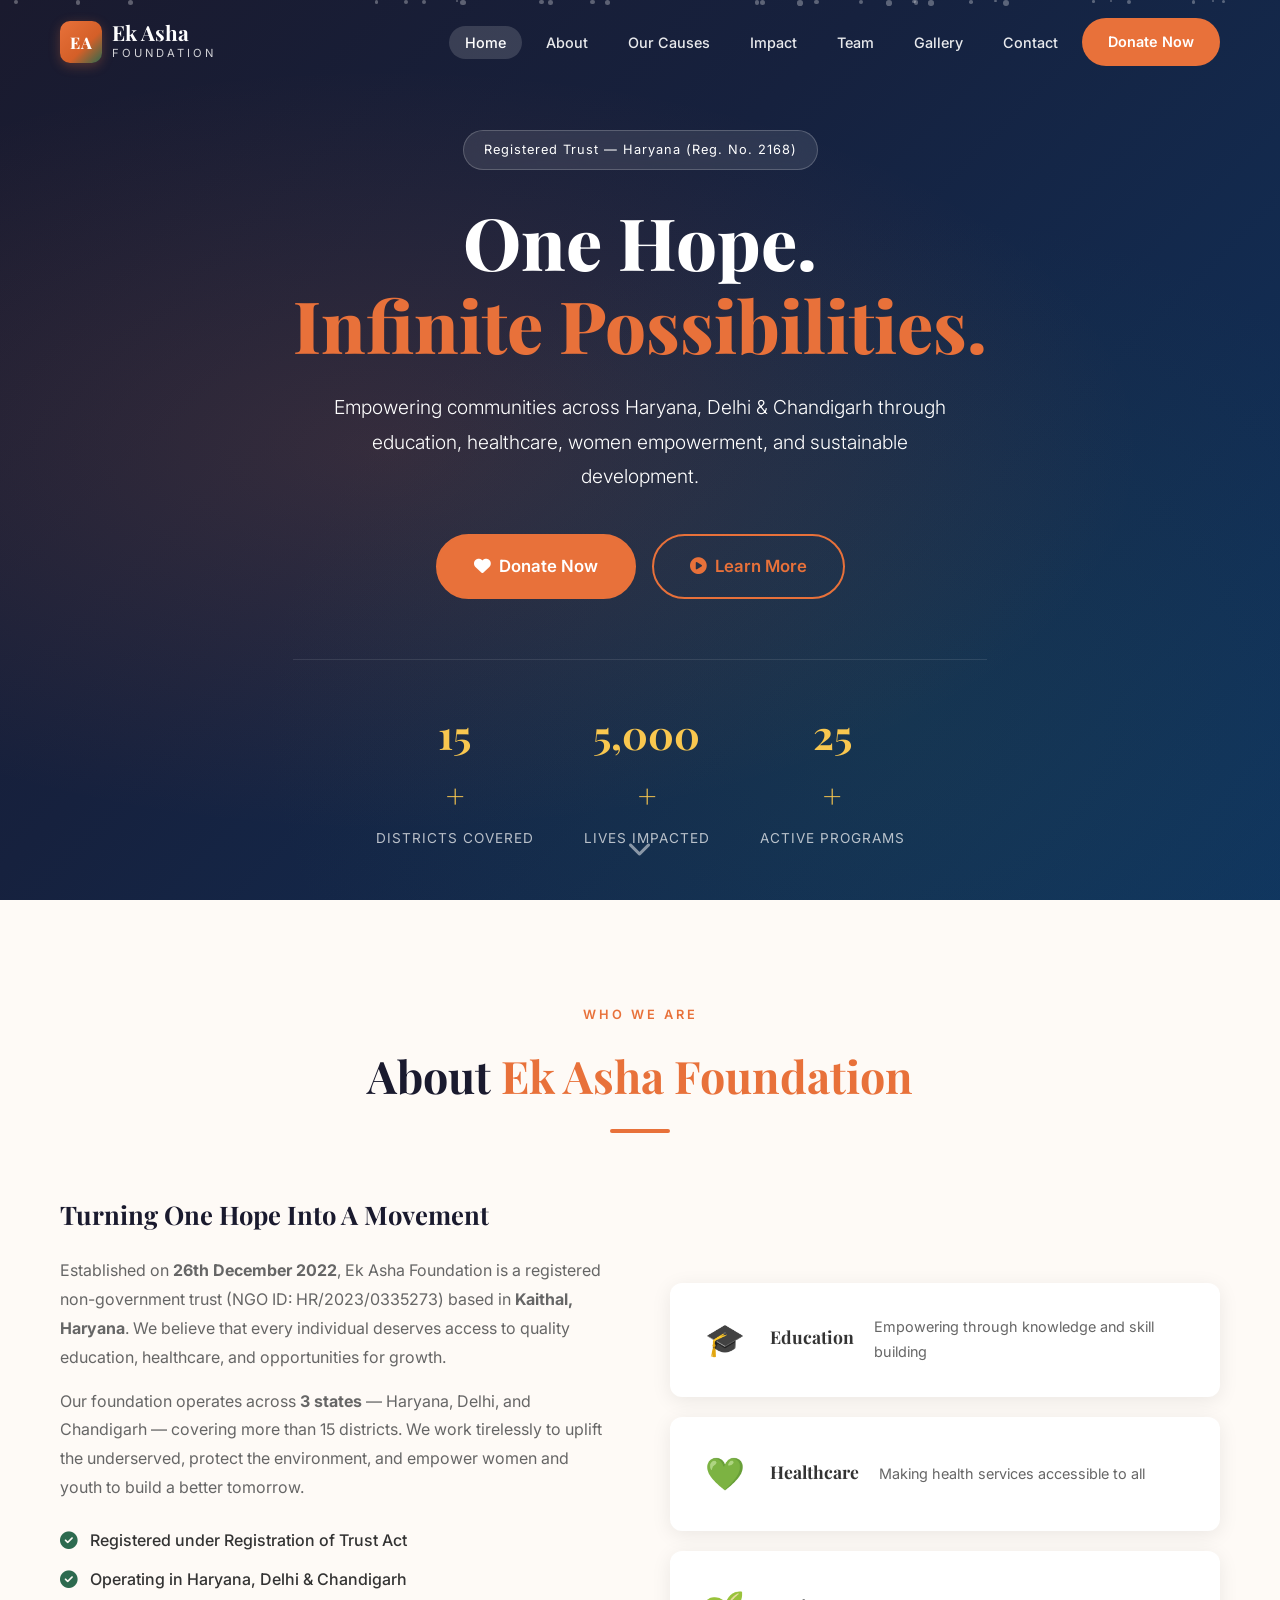
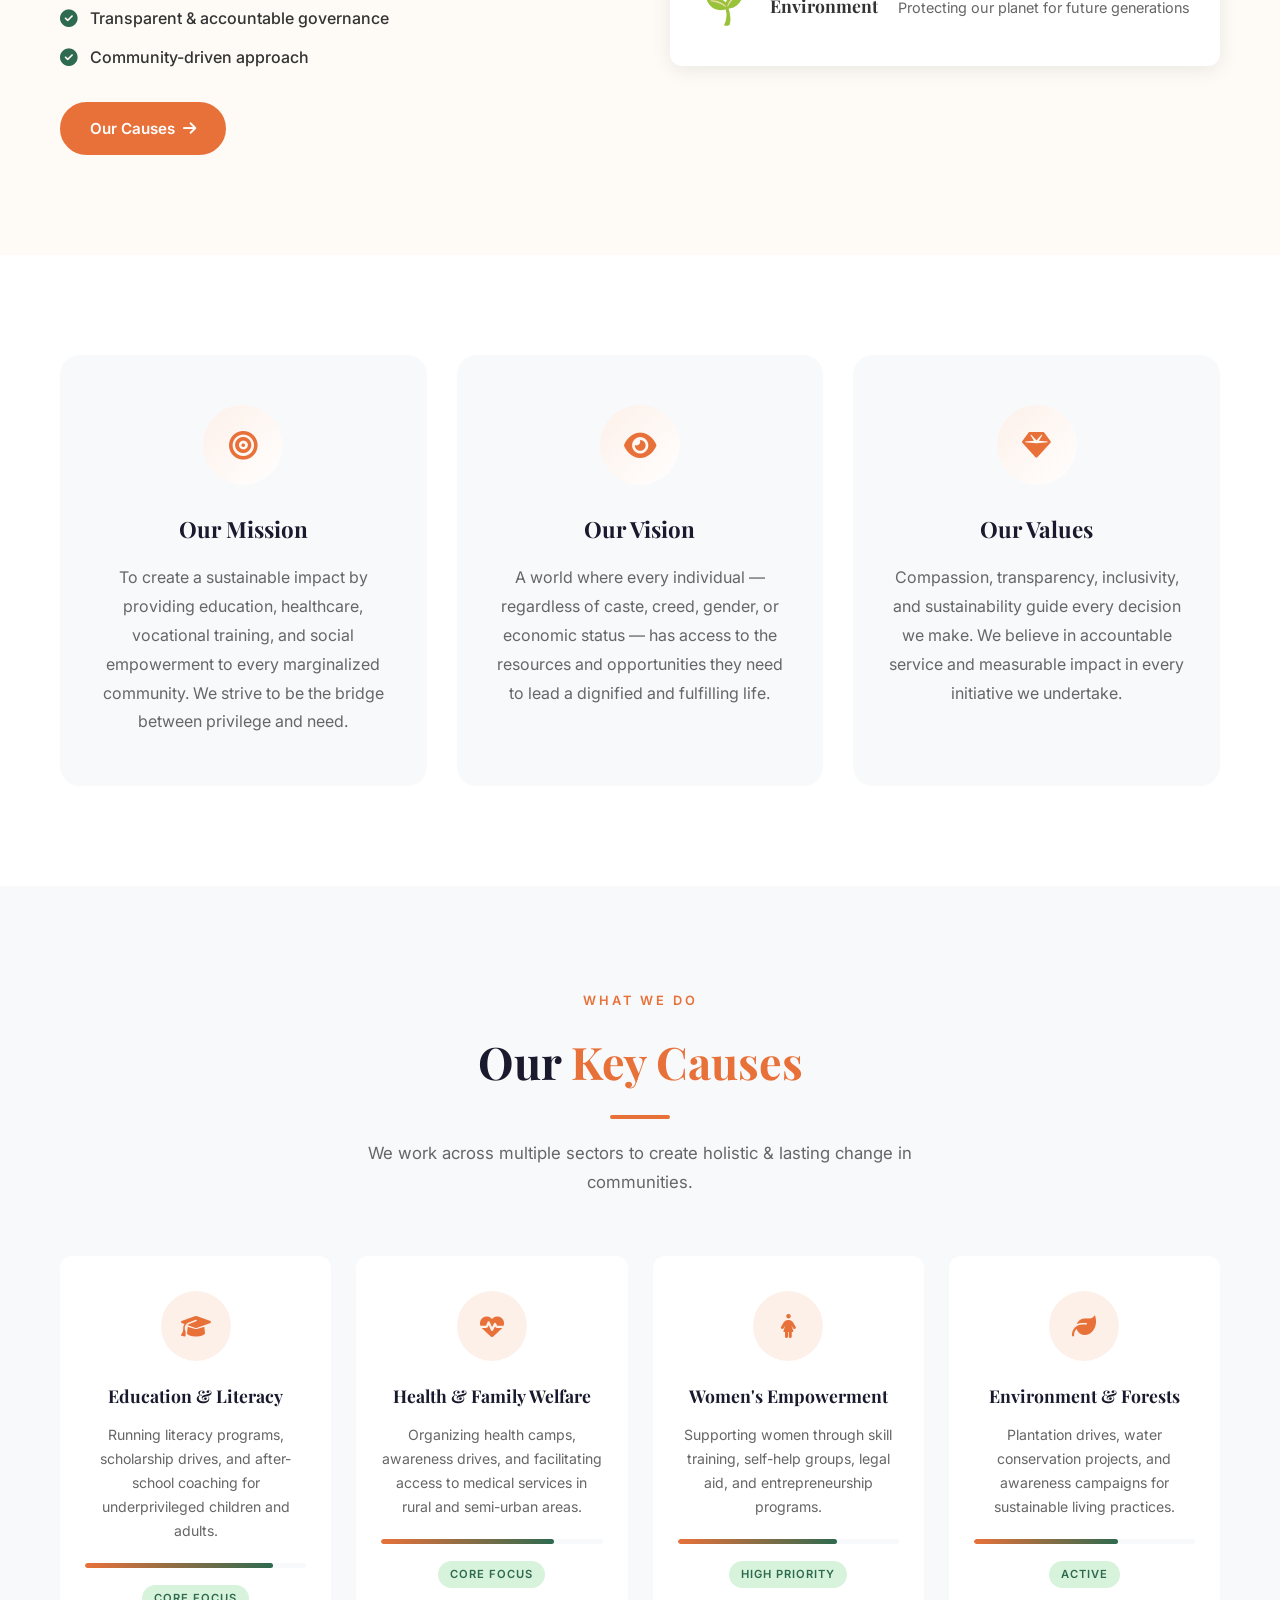
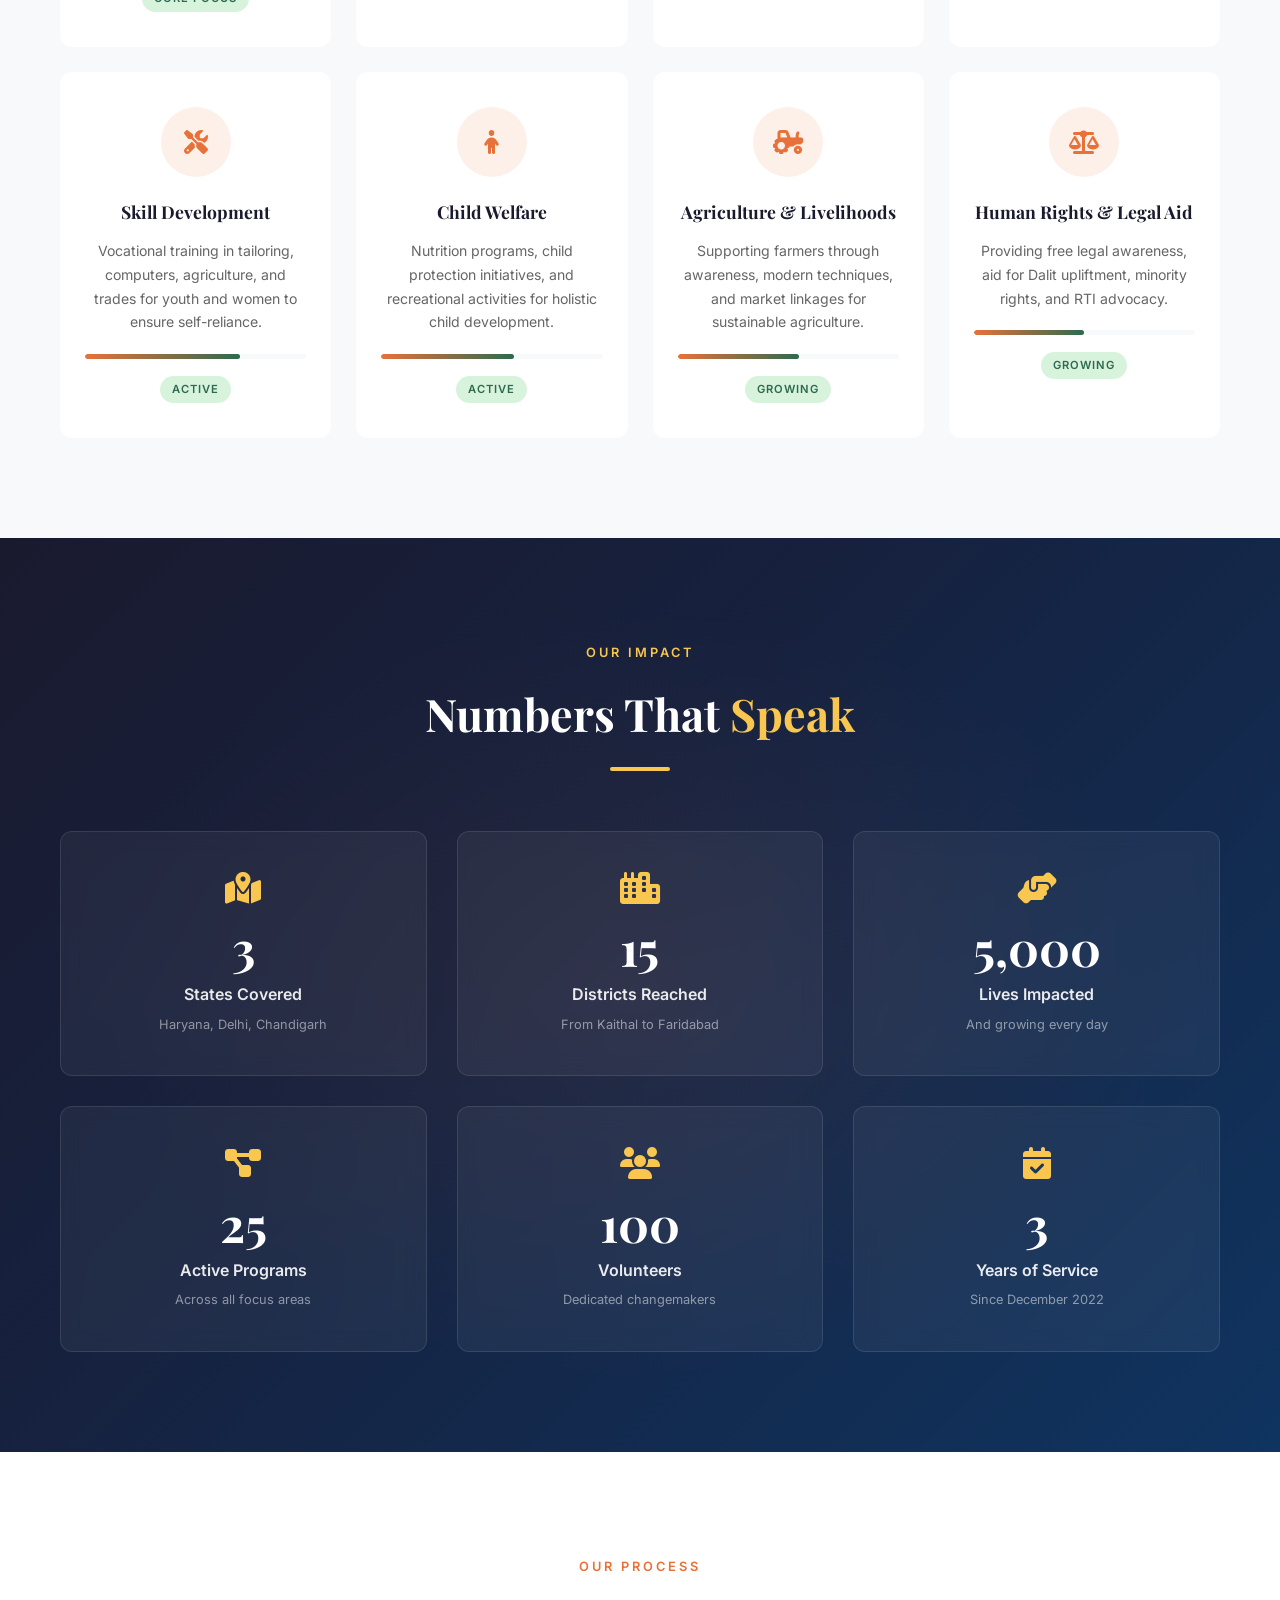
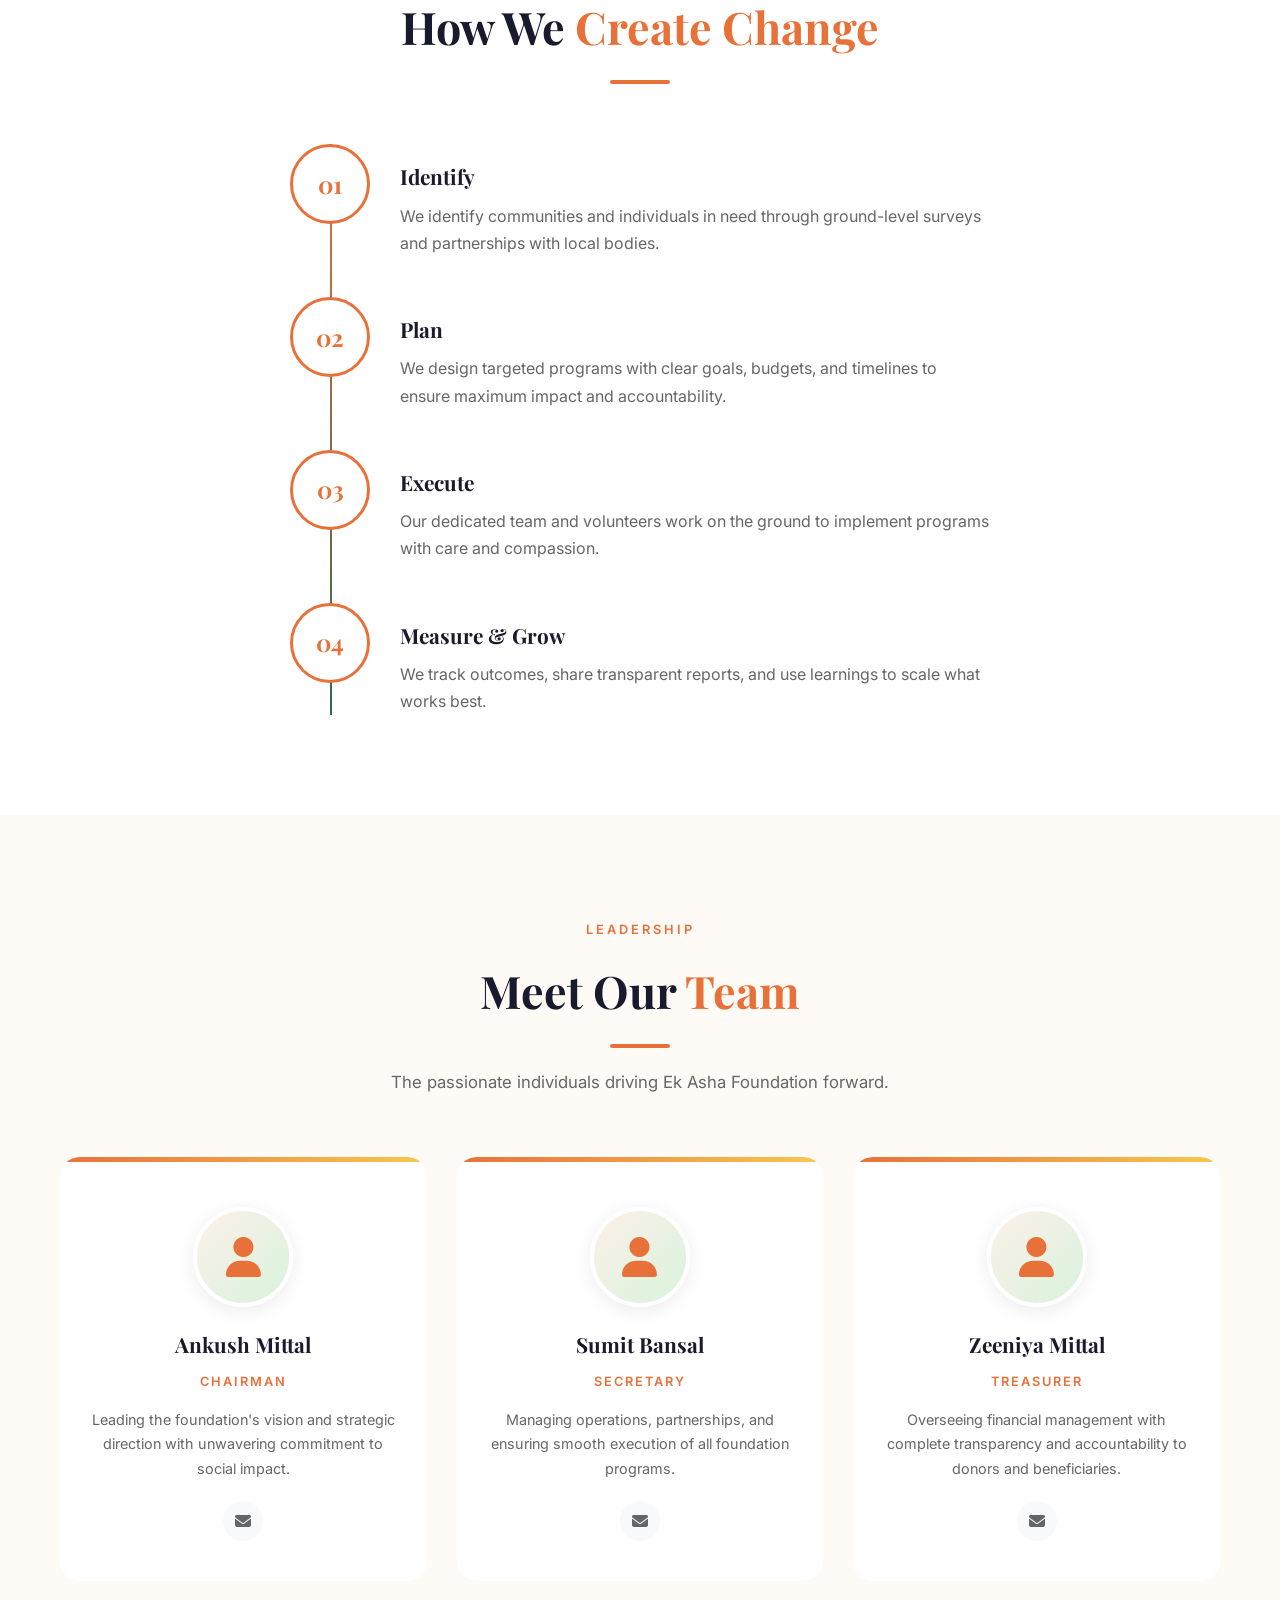
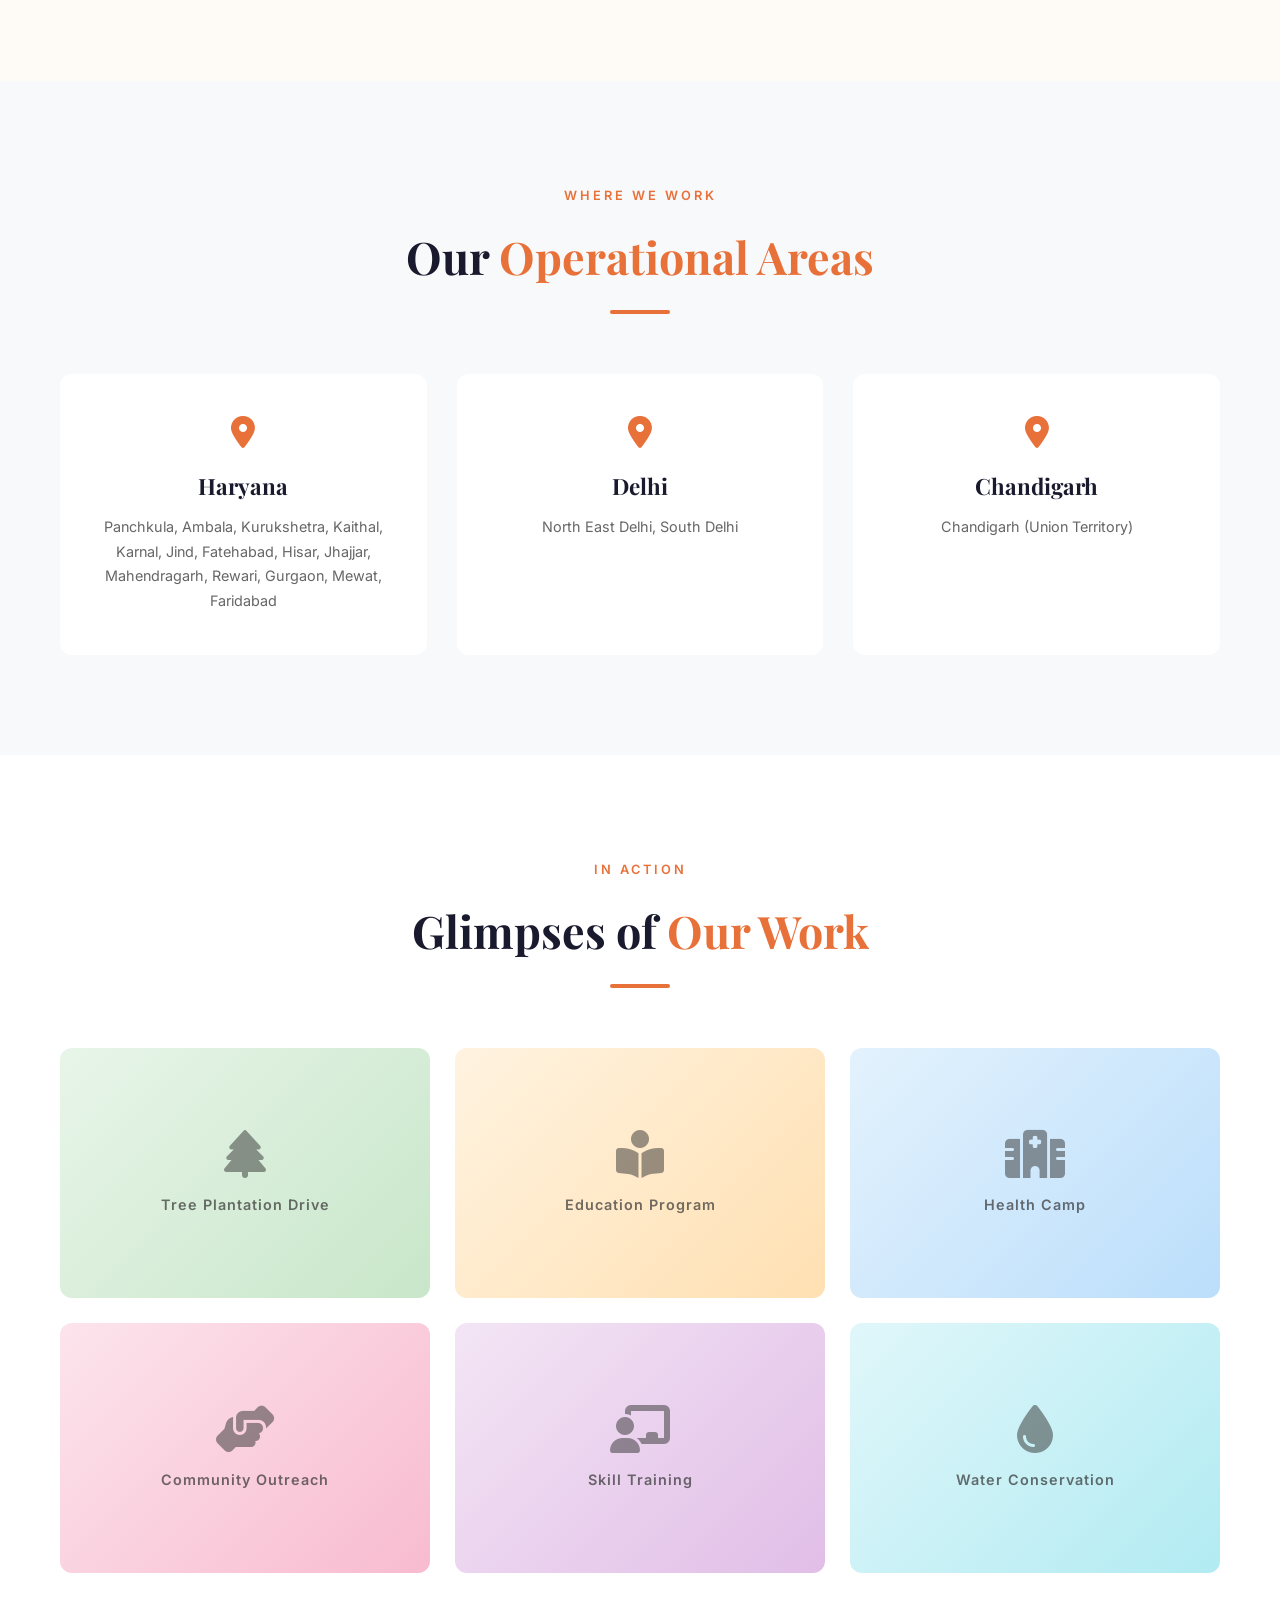
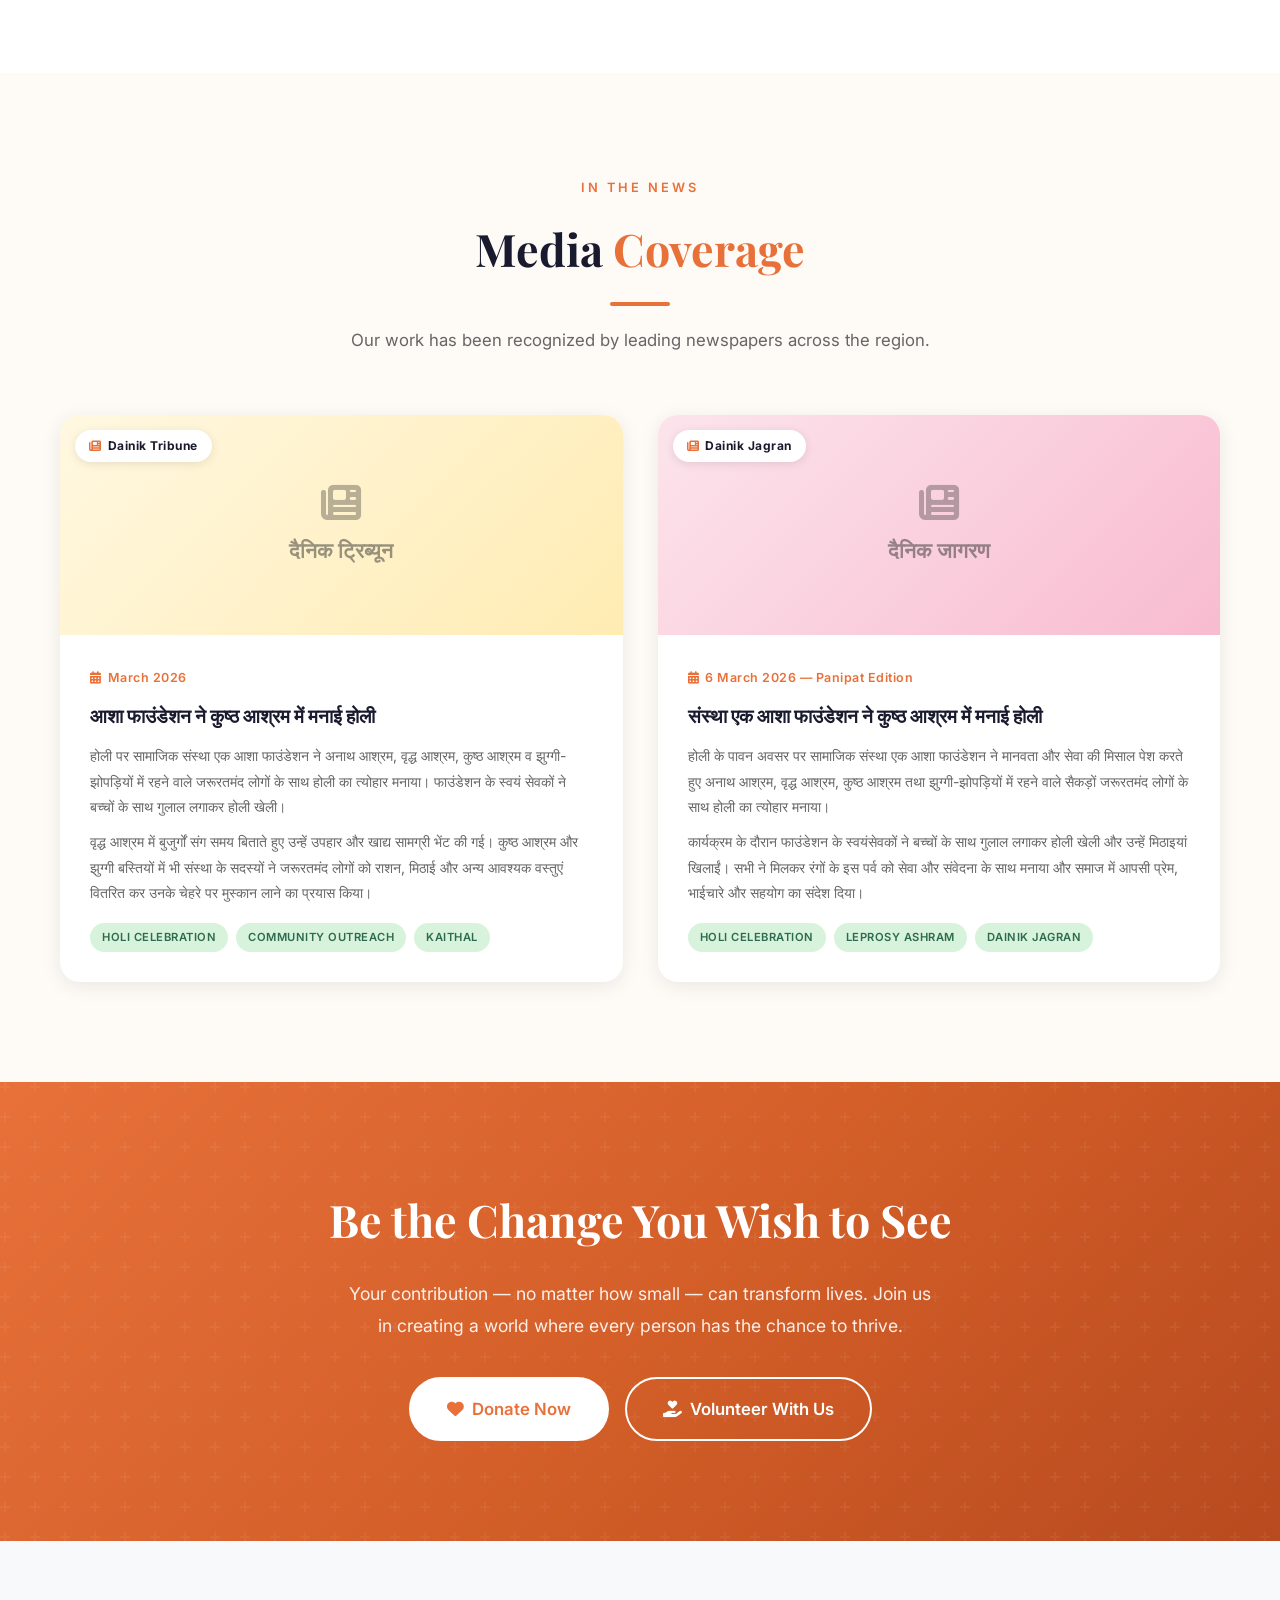
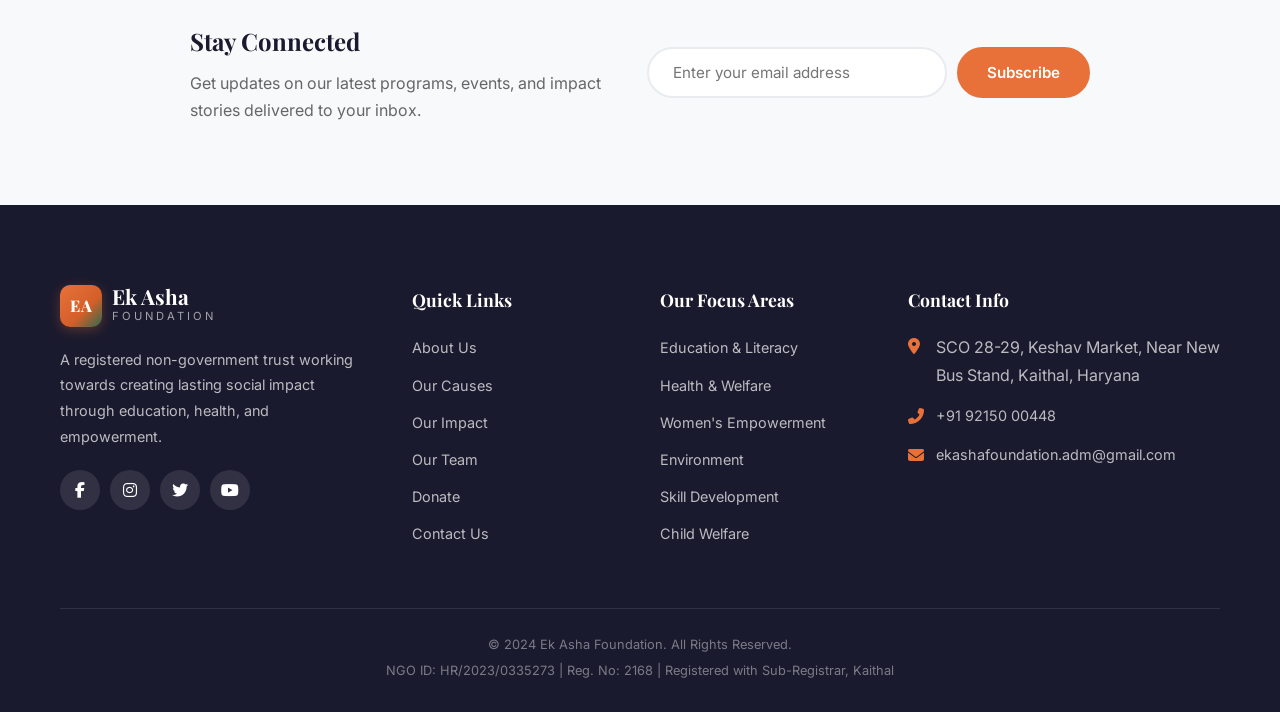
==== index.html @ ba0895a5 "Initial commit: Ek Asha Foundation NGO website with donation, contact, Gupt Daan feature, and news s" ====
<!DOCTYPE html>
<html lang="en">
<head>
    <meta charset="UTF-8">
    <meta name="viewport" content="width=device-width, initial-scale=1.0">
    <title>Ek Asha Foundation — One Hope, Infinite Possibilities</title>
    <meta name="description" content="Ek Asha Foundation is a registered trust working across Haryana, Delhi & Chandigarh for education, health, environment, women empowerment, and skill development.">
    <link rel="preconnect" href="https://fonts.googleapis.com">
    <link href="https://fonts.googleapis.com/css2?family=Playfair+Display:wght@400;600;700;800&family=Inter:wght@300;400;500;600;700&display=swap" rel="stylesheet">
    <link rel="stylesheet" href="https://cdnjs.cloudflare.com/ajax/libs/font-awesome/6.5.0/css/all.min.css">
    <link rel="stylesheet" href="css/style.css">
</head>
<body>

    <!-- Preloader -->
    <div id="preloader">
        <div class="loader">
            <div class="loader-icon"><span class="logo-monogram">EA</span></div>
            <p>Ek Asha Foundation</p>
        </div>
    </div>

    <!-- Navigation -->
    <nav class="navbar" id="navbar">
        <div class="container nav-container">
            <a href="index.html" class="logo">
                <span class="logo-icon"><span class="logo-monogram">EA</span></span>
                <div>
                    <span class="logo-text">Ek Asha</span>
                    <span class="logo-sub">Foundation</span>
                </div>
            </a>
            <ul class="nav-links" id="navLinks">
                <li><a href="#home" class="active">Home</a></li>
                <li><a href="#about">About</a></li>
                <li><a href="#causes">Our Causes</a></li>
                <li><a href="#impact">Impact</a></li>
                <li><a href="#team">Team</a></li>
                <li><a href="#gallery">Gallery</a></li>
                <li><a href="contact.html">Contact</a></li>
                <li><a href="donate.html" class="btn btn-donate-nav">Donate Now</a></li>
            </ul>
            <button class="hamburger" id="hamburger" aria-label="Toggle menu">
                <span></span><span></span><span></span>
            </button>
        </div>
    </nav>

    <!-- Hero Section -->
    <section class="hero" id="home">
        <div class="hero-overlay"></div>
        <div class="hero-particles" id="particles"></div>
        <div class="container hero-content">
            <div class="hero-badge" data-aos="fade-down">Registered Trust — Haryana (Reg. No. 2168)</div>
            <h1 data-aos="fade-up">One Hope.<br><span class="highlight">Infinite Possibilities.</span></h1>
            <p class="hero-subtitle" data-aos="fade-up" data-aos-delay="200">
                Empowering communities across Haryana, Delhi & Chandigarh through education,
                healthcare, women empowerment, and sustainable development.
            </p>
            <div class="hero-buttons" data-aos="fade-up" data-aos-delay="400">
                <a href="donate.html" class="btn btn-primary btn-lg">
                    <i class="fas fa-heart"></i> Donate Now
                </a>
                <a href="#about" class="btn btn-outline btn-lg">
                    <i class="fas fa-play-circle"></i> Learn More
                </a>
            </div>
            <div class="hero-stats" data-aos="fade-up" data-aos-delay="600">
                <div class="hero-stat">
                    <span class="stat-number" data-count="15">0</span><span class="stat-plus">+</span>
                    <span class="stat-label">Districts Covered</span>
                </div>
                <div class="hero-stat">
                    <span class="stat-number" data-count="5000">0</span><span class="stat-plus">+</span>
                    <span class="stat-label">Lives Impacted</span>
                </div>
                <div class="hero-stat">
                    <span class="stat-number" data-count="25">0</span><span class="stat-plus">+</span>
                    <span class="stat-label">Active Programs</span>
                </div>
            </div>
        </div>
        <div class="hero-scroll">
            <a href="#about"><i class="fas fa-chevron-down"></i></a>
        </div>
    </section>

    <!-- About Section -->
    <section class="section about" id="about">
        <div class="container">
            <div class="section-header" data-aos="fade-up">
                <span class="section-tag">Who We Are</span>
                <h2>About <span class="highlight">Ek Asha Foundation</span></h2>
                <div class="section-line"></div>
            </div>
            <div class="about-grid">
                <div class="about-content" data-aos="fade-right">
                    <h3>Turning One Hope Into A Movement</h3>
                    <p>
                        Established on <strong>26th December 2022</strong>, Ek Asha Foundation is a registered
                        non-government trust (NGO ID: HR/2023/0335273) based in <strong>Kaithal, Haryana</strong>.
                        We believe that every individual deserves access to quality education, healthcare,
                        and opportunities for growth.
                    </p>
                    <p>
                        Our foundation operates across <strong>3 states</strong> — Haryana, Delhi, and Chandigarh —
                        covering more than 15 districts. We work tirelessly to uplift the underserved,
                        protect the environment, and empower women and youth to build a better tomorrow.
                    </p>
                    <div class="about-features">
                        <div class="about-feature">
                            <i class="fas fa-check-circle"></i>
                            <span>Registered under Registration of Trust Act</span>
                        </div>
                        <div class="about-feature">
                            <i class="fas fa-check-circle"></i>
                            <span>Operating in Haryana, Delhi & Chandigarh</span>
                        </div>
                        <div class="about-feature">
                            <i class="fas fa-check-circle"></i>
                            <span>Transparent & accountable governance</span>
                        </div>
                        <div class="about-feature">
                            <i class="fas fa-check-circle"></i>
                            <span>Community-driven approach</span>
                        </div>
                    </div>
                    <a href="#causes" class="btn btn-primary">Our Causes <i class="fas fa-arrow-right"></i></a>
                </div>
                <div class="about-visual" data-aos="fade-left">
                    <div class="about-card-stack">
                        <div class="about-card card-1">
                            <div class="about-card-icon">🎓</div>
                            <h4>Education</h4>
                            <p>Empowering through knowledge and skill building</p>
                        </div>
                        <div class="about-card card-2">
                            <div class="about-card-icon">💚</div>
                            <h4>Healthcare</h4>
                            <p>Making health services accessible to all</p>
                        </div>
                        <div class="about-card card-3">
                            <div class="about-card-icon">🌱</div>
                            <h4>Environment</h4>
                            <p>Protecting our planet for future generations</p>
                        </div>
                    </div>
                </div>
            </div>
        </div>
    </section>

    <!-- Mission & Vision -->
    <section class="section mission-vision">
        <div class="container">
            <div class="mv-grid">
                <div class="mv-card" data-aos="fade-up">
                    <div class="mv-icon"><i class="fas fa-bullseye"></i></div>
                    <h3>Our Mission</h3>
                    <p>To create a sustainable impact by providing education, healthcare, vocational training,
                        and social empowerment to every marginalized community. We strive to be the bridge
                        between privilege and need.</p>
                </div>
                <div class="mv-card" data-aos="fade-up" data-aos-delay="200">
                    <div class="mv-icon"><i class="fas fa-eye"></i></div>
                    <h3>Our Vision</h3>
                    <p>A world where every individual — regardless of caste, creed, gender, or economic status —
                        has access to the resources and opportunities they need to lead a dignified
                        and fulfilling life.</p>
                </div>
                <div class="mv-card" data-aos="fade-up" data-aos-delay="400">
                    <div class="mv-icon"><i class="fas fa-gem"></i></div>
                    <h3>Our Values</h3>
                    <p>Compassion, transparency, inclusivity, and sustainability guide every decision we make.
                        We believe in accountable service and measurable impact in every initiative we undertake.</p>
                </div>
            </div>
        </div>
    </section>

    <!-- Causes Section -->
    <section class="section causes" id="causes">
        <div class="container">
            <div class="section-header" data-aos="fade-up">
                <span class="section-tag">What We Do</span>
                <h2>Our <span class="highlight">Key Causes</span></h2>
                <div class="section-line"></div>
                <p class="section-desc">We work across multiple sectors to create holistic & lasting change in communities.</p>
            </div>
            <div class="causes-grid">
                <div class="cause-card" data-aos="fade-up">
                    <div class="cause-icon"><i class="fas fa-graduation-cap"></i></div>
                    <h3>Education & Literacy</h3>
                    <p>Running literacy programs, scholarship drives, and after-school coaching for underprivileged children and adults.</p>
                    <div class="cause-progress">
                        <div class="progress-bar" data-width="85"></div>
                    </div>
                    <span class="cause-tag">Core Focus</span>
                </div>
                <div class="cause-card" data-aos="fade-up" data-aos-delay="100">
                    <div class="cause-icon"><i class="fas fa-heartbeat"></i></div>
                    <h3>Health & Family Welfare</h3>
                    <p>Organizing health camps, awareness drives, and facilitating access to medical services in rural and semi-urban areas.</p>
                    <div class="cause-progress">
                        <div class="progress-bar" data-width="78"></div>
                    </div>
                    <span class="cause-tag">Core Focus</span>
                </div>
                <div class="cause-card" data-aos="fade-up" data-aos-delay="200">
                    <div class="cause-icon"><i class="fas fa-female"></i></div>
                    <h3>Women's Empowerment</h3>
                    <p>Supporting women through skill training, self-help groups, legal aid, and entrepreneurship programs.</p>
                    <div class="cause-progress">
                        <div class="progress-bar" data-width="72"></div>
                    </div>
                    <span class="cause-tag">High Priority</span>
                </div>
                <div class="cause-card" data-aos="fade-up" data-aos-delay="300">
                    <div class="cause-icon"><i class="fas fa-leaf"></i></div>
                    <h3>Environment & Forests</h3>
                    <p>Plantation drives, water conservation projects, and awareness campaigns for sustainable living practices.</p>
                    <div class="cause-progress">
                        <div class="progress-bar" data-width="65"></div>
                    </div>
                    <span class="cause-tag">Active</span>
                </div>
                <div class="cause-card" data-aos="fade-up" data-aos-delay="400">
                    <div class="cause-icon"><i class="fas fa-tools"></i></div>
                    <h3>Skill Development</h3>
                    <p>Vocational training in tailoring, computers, agriculture, and trades for youth and women to ensure self-reliance.</p>
                    <div class="cause-progress">
                        <div class="progress-bar" data-width="70"></div>
                    </div>
                    <span class="cause-tag">Active</span>
                </div>
                <div class="cause-card" data-aos="fade-up" data-aos-delay="500">
                    <div class="cause-icon"><i class="fas fa-child"></i></div>
                    <h3>Child Welfare</h3>
                    <p>Nutrition programs, child protection initiatives, and recreational activities for holistic child development.</p>
                    <div class="cause-progress">
                        <div class="progress-bar" data-width="60"></div>
                    </div>
                    <span class="cause-tag">Active</span>
                </div>
                <div class="cause-card" data-aos="fade-up" data-aos-delay="600">
                    <div class="cause-icon"><i class="fas fa-tractor"></i></div>
                    <h3>Agriculture & Livelihoods</h3>
                    <p>Supporting farmers through awareness, modern techniques, and market linkages for sustainable agriculture.</p>
                    <div class="cause-progress">
                        <div class="progress-bar" data-width="55"></div>
                    </div>
                    <span class="cause-tag">Growing</span>
                </div>
                <div class="cause-card" data-aos="fade-up" data-aos-delay="700">
                    <div class="cause-icon"><i class="fas fa-balance-scale"></i></div>
                    <h3>Human Rights & Legal Aid</h3>
                    <p>Providing free legal awareness, aid for Dalit upliftment, minority rights, and RTI advocacy.</p>
                    <div class="cause-progress">
                        <div class="progress-bar" data-width="50"></div>
                    </div>
                    <span class="cause-tag">Growing</span>
                </div>
            </div>
        </div>
    </section>

    <!-- Impact Counter Section -->
    <section class="section impact-section" id="impact">
        <div class="impact-overlay"></div>
        <div class="container">
            <div class="section-header light" data-aos="fade-up">
                <span class="section-tag">Our Impact</span>
                <h2>Numbers That <span class="highlight-light">Speak</span></h2>
                <div class="section-line light"></div>
            </div>
            <div class="impact-grid">
                <div class="impact-card" data-aos="zoom-in">
                    <div class="impact-icon"><i class="fas fa-map-marked-alt"></i></div>
                    <div class="impact-number" data-count="3">0</div>
                    <div class="impact-label">States Covered</div>
                    <div class="impact-detail">Haryana, Delhi, Chandigarh</div>
                </div>
                <div class="impact-card" data-aos="zoom-in" data-aos-delay="100">
                    <div class="impact-icon"><i class="fas fa-city"></i></div>
                    <div class="impact-number" data-count="15">0</div>
                    <div class="impact-label">Districts Reached</div>
                    <div class="impact-detail">From Kaithal to Faridabad</div>
                </div>
                <div class="impact-card" data-aos="zoom-in" data-aos-delay="200">
                    <div class="impact-icon"><i class="fas fa-hands-helping"></i></div>
                    <div class="impact-number" data-count="5000">0</div>
                    <div class="impact-label">Lives Impacted</div>
                    <div class="impact-detail">And growing every day</div>
                </div>
                <div class="impact-card" data-aos="zoom-in" data-aos-delay="300">
                    <div class="impact-icon"><i class="fas fa-project-diagram"></i></div>
                    <div class="impact-number" data-count="25">0</div>
                    <div class="impact-label">Active Programs</div>
                    <div class="impact-detail">Across all focus areas</div>
                </div>
                <div class="impact-card" data-aos="zoom-in" data-aos-delay="400">
                    <div class="impact-icon"><i class="fas fa-users"></i></div>
                    <div class="impact-number" data-count="100">0</div>
                    <div class="impact-label">Volunteers</div>
                    <div class="impact-detail">Dedicated changemakers</div>
                </div>
                <div class="impact-card" data-aos="zoom-in" data-aos-delay="500">
                    <div class="impact-icon"><i class="fas fa-calendar-check"></i></div>
                    <div class="impact-number" data-count="3">0</div>
                    <div class="impact-label">Years of Service</div>
                    <div class="impact-detail">Since December 2022</div>
                </div>
            </div>
        </div>
    </section>

    <!-- How We Work -->
    <section class="section how-we-work">
        <div class="container">
            <div class="section-header" data-aos="fade-up">
                <span class="section-tag">Our Process</span>
                <h2>How We <span class="highlight">Create Change</span></h2>
                <div class="section-line"></div>
            </div>
            <div class="process-timeline">
                <div class="process-step" data-aos="fade-right">
                    <div class="step-number">01</div>
                    <div class="step-content">
                        <h3>Identify</h3>
                        <p>We identify communities and individuals in need through ground-level surveys and partnerships with local bodies.</p>
                    </div>
                </div>
                <div class="process-step" data-aos="fade-left">
                    <div class="step-number">02</div>
                    <div class="step-content">
                        <h3>Plan</h3>
                        <p>We design targeted programs with clear goals, budgets, and timelines to ensure maximum impact and accountability.</p>
                    </div>
                </div>
                <div class="process-step" data-aos="fade-right">
                    <div class="step-number">03</div>
                    <div class="step-content">
                        <h3>Execute</h3>
                        <p>Our dedicated team and volunteers work on the ground to implement programs with care and compassion.</p>
                    </div>
                </div>
                <div class="process-step" data-aos="fade-left">
                    <div class="step-number">04</div>
                    <div class="step-content">
                        <h3>Measure & Grow</h3>
                        <p>We track outcomes, share transparent reports, and use learnings to scale what works best.</p>
                    </div>
                </div>
            </div>
        </div>
    </section>

    <!-- Team Section -->
    <section class="section team" id="team">
        <div class="container">
            <div class="section-header" data-aos="fade-up">
                <span class="section-tag">Leadership</span>
                <h2>Meet Our <span class="highlight">Team</span></h2>
                <div class="section-line"></div>
                <p class="section-desc">The passionate individuals driving Ek Asha Foundation forward.</p>
            </div>
            <div class="team-grid">
                <div class="team-card" data-aos="fade-up">
                    <div class="team-avatar">
                        <div class="avatar-placeholder"><i class="fas fa-user"></i></div>
                    </div>
                    <h3>Ankush Mittal</h3>
                    <span class="team-role">Chairman</span>
                    <p>Leading the foundation's vision and strategic direction with unwavering commitment to social impact.</p>
                    <div class="team-social">
                        <a href="mailto:ekashafoundation.adm@gmail.com" aria-label="Email"><i class="fas fa-envelope"></i></a>
                    </div>
                </div>
                <div class="team-card" data-aos="fade-up" data-aos-delay="200">
                    <div class="team-avatar">
                        <div class="avatar-placeholder"><i class="fas fa-user"></i></div>
                    </div>
                    <h3>Sumit Bansal</h3>
                    <span class="team-role">Secretary</span>
                    <p>Managing operations, partnerships, and ensuring smooth execution of all foundation programs.</p>
                    <div class="team-social">
                        <a href="mailto:ekashafoundation.adm@gmail.com" aria-label="Email"><i class="fas fa-envelope"></i></a>
                    </div>
                </div>
                <div class="team-card" data-aos="fade-up" data-aos-delay="400">
                    <div class="team-avatar">
                        <div class="avatar-placeholder"><i class="fas fa-user"></i></div>
                    </div>
                    <h3>Zeeniya Mittal</h3>
                    <span class="team-role">Treasurer</span>
                    <p>Overseeing financial management with complete transparency and accountability to donors and beneficiaries.</p>
                    <div class="team-social">
                        <a href="mailto:ekashafoundation.adm@gmail.com" aria-label="Email"><i class="fas fa-envelope"></i></a>
                    </div>
                </div>
            </div>
        </div>
    </section>

    <!-- Operational Areas -->
    <section class="section areas">
        <div class="container">
            <div class="section-header" data-aos="fade-up">
                <span class="section-tag">Where We Work</span>
                <h2>Our <span class="highlight">Operational Areas</span></h2>
                <div class="section-line"></div>
            </div>
            <div class="areas-grid">
                <div class="area-card" data-aos="fade-up">
                    <div class="area-icon"><i class="fas fa-map-marker-alt"></i></div>
                    <h3>Haryana</h3>
                    <p>Panchkula, Ambala, Kurukshetra, Kaithal, Karnal, Jind, Fatehabad, Hisar, Jhajjar, Mahendragarh, Rewari, Gurgaon, Mewat, Faridabad</p>
                </div>
                <div class="area-card" data-aos="fade-up" data-aos-delay="200">
                    <div class="area-icon"><i class="fas fa-map-marker-alt"></i></div>
                    <h3>Delhi</h3>
                    <p>North East Delhi, South Delhi</p>
                </div>
                <div class="area-card" data-aos="fade-up" data-aos-delay="400">
                    <div class="area-icon"><i class="fas fa-map-marker-alt"></i></div>
                    <h3>Chandigarh</h3>
                    <p>Chandigarh (Union Territory)</p>
                </div>
            </div>
        </div>
    </section>

    <!-- Gallery / Image Section -->
    <section class="section gallery" id="gallery">
        <div class="container">
            <div class="section-header" data-aos="fade-up">
                <span class="section-tag">In Action</span>
                <h2>Glimpses of <span class="highlight">Our Work</span></h2>
                <div class="section-line"></div>
            </div>
            <div class="gallery-grid">
                <div class="gallery-item" data-aos="fade-up">
                    <div class="gallery-placeholder" style="background: linear-gradient(135deg, #e8f5e9, #c8e6c9);">
                        <i class="fas fa-tree"></i>
                        <span>Tree Plantation Drive</span>
                    </div>
                </div>
                <div class="gallery-item" data-aos="fade-up" data-aos-delay="100">
                    <div class="gallery-placeholder" style="background: linear-gradient(135deg, #fff3e0, #ffe0b2);">
                        <i class="fas fa-book-reader"></i>
                        <span>Education Program</span>
                    </div>
                </div>
                <div class="gallery-item" data-aos="fade-up" data-aos-delay="200">
                    <div class="gallery-placeholder" style="background: linear-gradient(135deg, #e3f2fd, #bbdefb);">
                        <i class="fas fa-hospital"></i>
                        <span>Health Camp</span>
                    </div>
                </div>
                <div class="gallery-item" data-aos="fade-up" data-aos-delay="300">
                    <div class="gallery-placeholder" style="background: linear-gradient(135deg, #fce4ec, #f8bbd0);">
                        <i class="fas fa-hands-helping"></i>
                        <span>Community Outreach</span>
                    </div>
                </div>
                <div class="gallery-item" data-aos="fade-up" data-aos-delay="400">
                    <div class="gallery-placeholder" style="background: linear-gradient(135deg, #f3e5f5, #e1bee7);">
                        <i class="fas fa-chalkboard-teacher"></i>
                        <span>Skill Training</span>
                    </div>
                </div>
                <div class="gallery-item" data-aos="fade-up" data-aos-delay="500">
                    <div class="gallery-placeholder" style="background: linear-gradient(135deg, #e0f7fa, #b2ebf2);">
                        <i class="fas fa-tint"></i>
                        <span>Water Conservation</span>
                    </div>
                </div>
            </div>
        </div>
    </section>

    <!-- News & Media Coverage -->
    <section class="section news-section" id="news">
        <div class="container">
            <div class="section-header" data-aos="fade-up">
                <span class="section-tag">In The News</span>
                <h2>Media <span class="highlight">Coverage</span></h2>
                <div class="section-line"></div>
                <p class="section-desc">Our work has been recognized by leading newspapers across the region.</p>
            </div>
            <div class="news-grid">
                <!-- News Card 1: Dainik Tribune -->
                <div class="news-card" data-aos="fade-up">
                    <div class="news-badge"><i class="fas fa-newspaper"></i> Dainik Tribune</div>
                    <div class="news-image">
                        <div class="news-placeholder" style="background: linear-gradient(135deg, #fff8e1, #ffecb3);">
                            <i class="fas fa-newspaper"></i>
                            <span>दैनिक ट्रिब्यून</span>
                        </div>
                    </div>
                    <div class="news-content">
                        <div class="news-date"><i class="fas fa-calendar-alt"></i> March 2026</div>
                        <h3>आशा फाउंडेशन ने कुष्ठ आश्रम में मनाई होली</h3>
                        <p class="news-summary">
                            होली पर सामाजिक संस्था एक आशा फाउंडेशन ने अनाथ आश्रम, वृद्ध आश्रम, कुष्ठ आश्रम व 
                            झुग्गी-झोपड़ियों में रहने वाले जरूरतमंद लोगों के साथ होली का त्योहार मनाया। फाउंडेशन के 
                            स्वयं सेवकों ने बच्चों के साथ गुलाल लगाकर होली खेली।
                        </p>
                        <p class="news-summary">
                            वृद्ध आश्रम में बुजुर्गों संग समय बिताते हुए उन्हें उपहार और खाद्य सामग्री भेंट की गई। 
                            कुष्ठ आश्रम और झुग्गी बस्तियों में भी संस्था के सदस्यों ने जरूरतमंद लोगों को राशन, मिठाई 
                            और अन्य आवश्यक वस्तुएं वितरित कर उनके चेहरे पर मुस्कान लाने का प्रयास किया।
                        </p>
                        <div class="news-tags">
                            <span class="news-tag">Holi Celebration</span>
                            <span class="news-tag">Community Outreach</span>
                            <span class="news-tag">Kaithal</span>
                        </div>
                    </div>
                </div>

                <!-- News Card 2: Dainik Jagran -->
                <div class="news-card" data-aos="fade-up" data-aos-delay="200">
                    <div class="news-badge"><i class="fas fa-newspaper"></i> Dainik Jagran</div>
                    <div class="news-image">
                        <div class="news-placeholder" style="background: linear-gradient(135deg, #fce4ec, #f8bbd0);">
                            <i class="fas fa-newspaper"></i>
                            <span>दैनिक जागरण</span>
                        </div>
                    </div>
                    <div class="news-content">
                        <div class="news-date"><i class="fas fa-calendar-alt"></i> 6 March 2026 — Panipat Edition</div>
                        <h3>संस्था एक आशा फाउंडेशन ने कुष्ठ आश्रम में मनाई होली</h3>
                        <p class="news-summary">
                            होली के पावन अवसर पर सामाजिक संस्था एक आशा फाउंडेशन ने मानवता और सेवा की मिसाल पेश करते हुए 
                            अनाथ आश्रम, वृद्ध आश्रम, कुष्ठ आश्रम तथा झुग्गी-झोपड़ियों में रहने वाले सैकड़ों जरूरतमंद 
                            लोगों के साथ होली का त्योहार मनाया।
                        </p>
                        <p class="news-summary">
                            कार्यक्रम के दौरान फाउंडेशन के स्वयंसेवकों ने बच्चों के साथ गुलाल लगाकर होली खेली और उन्हें 
                            मिठाइयां खिलाईं। सभी ने मिलकर रंगों के इस पर्व को सेवा और संवेदना के साथ मनाया और समाज में 
                            आपसी प्रेम, भाईचारे और सहयोग का संदेश दिया।
                        </p>
                        <div class="news-tags">
                            <span class="news-tag">Holi Celebration</span>
                            <span class="news-tag">Leprosy Ashram</span>
                            <span class="news-tag">Dainik Jagran</span>
                        </div>
                    </div>
                </div>
            </div>
        </div>
    </section>

    <!-- Testimonial / CTA -->
    <section class="section cta-section">
        <div class="cta-overlay"></div>
        <div class="container">
            <div class="cta-content" data-aos="zoom-in">
                <h2>Be the Change You Wish to See</h2>
                <p>Your contribution — no matter how small — can transform lives. Join us in creating a world where
                    every person has the chance to thrive.</p>
                <div class="cta-buttons">
                    <a href="donate.html" class="btn btn-primary btn-lg"><i class="fas fa-heart"></i> Donate Now</a>
                    <a href="contact.html" class="btn btn-outline-light btn-lg"><i class="fas fa-hand-holding-heart"></i> Volunteer With Us</a>
                </div>
            </div>
        </div>
    </section>

    <!-- Newsletter -->
    <section class="section newsletter">
        <div class="container">
            <div class="newsletter-content" data-aos="fade-up">
                <div class="newsletter-text">
                    <h3>Stay Connected</h3>
                    <p>Get updates on our latest programs, events, and impact stories delivered to your inbox.</p>
                </div>
                <form class="newsletter-form" id="newsletterForm">
                    <input type="email" placeholder="Enter your email address" required>
                    <button type="submit" class="btn btn-primary">Subscribe</button>
                </form>
            </div>
        </div>
    </section>

    <!-- Footer -->
    <footer class="footer">
        <div class="container">
            <div class="footer-grid">
                <div class="footer-col">
                    <div class="footer-logo">
                        <span class="logo-icon"><span class="logo-monogram">EA</span></span>
                        <div>
                            <span class="logo-text">Ek Asha</span>
                            <span class="logo-sub">Foundation</span>
                        </div>
                    </div>
                    <p>A registered non-government trust working towards creating lasting social impact through education, health, and empowerment.</p>
                    <div class="footer-social">
                        <a href="#" aria-label="Facebook"><i class="fab fa-facebook-f"></i></a>
                        <a href="#" aria-label="Instagram"><i class="fab fa-instagram"></i></a>
                        <a href="#" aria-label="Twitter"><i class="fab fa-twitter"></i></a>
                        <a href="#" aria-label="YouTube"><i class="fab fa-youtube"></i></a>
                    </div>
                </div>
                <div class="footer-col">
                    <h4>Quick Links</h4>
                    <ul>
                        <li><a href="#about">About Us</a></li>
                        <li><a href="#causes">Our Causes</a></li>
                        <li><a href="#impact">Our Impact</a></li>
                        <li><a href="#team">Our Team</a></li>
                        <li><a href="donate.html">Donate</a></li>
                        <li><a href="contact.html">Contact Us</a></li>
                    </ul>
                </div>
                <div class="footer-col">
                    <h4>Our Focus Areas</h4>
                    <ul>
                        <li><a href="#causes">Education & Literacy</a></li>
                        <li><a href="#causes">Health & Welfare</a></li>
                        <li><a href="#causes">Women's Empowerment</a></li>
                        <li><a href="#causes">Environment</a></li>
                        <li><a href="#causes">Skill Development</a></li>
                        <li><a href="#causes">Child Welfare</a></li>
                    </ul>
                </div>
                <div class="footer-col">
                    <h4>Contact Info</h4>
                    <ul class="contact-list">
                        <li>
                            <i class="fas fa-map-marker-alt"></i>
                            <span>SCO 28-29, Keshav Market, Near New Bus Stand, Kaithal, Haryana</span>
                        </li>
                        <li>
                            <i class="fas fa-phone-alt"></i>
                            <a href="tel:+919215000448">+91 92150 00448</a>
                        </li>
                        <li>
                            <i class="fas fa-envelope"></i>
                            <a href="mailto:ekashafoundation.adm@gmail.com">ekashafoundation.adm@gmail.com</a>
                        </li>
                    </ul>
                </div>
            </div>
            <div class="footer-bottom">
                <div class="footer-legal">
                    <p>&copy; 2024 Ek Asha Foundation. All Rights Reserved.</p>
                    <p>NGO ID: HR/2023/0335273 | Reg. No: 2168 | Registered with Sub-Registrar, Kaithal</p>
                </div>
            </div>
        </div>
    </footer>

    <!-- Back to Top -->
    <a href="#home" class="back-to-top" id="backToTop" aria-label="Back to top">
        <i class="fas fa-arrow-up"></i>
    </a>

    <script src="js/main.js"></script>
</body>
</html>
---- css/style.css ----
/* ========================================
   EK ASHA FOUNDATION — MAIN STYLESHEET
   Professional NGO Website Design
   ======================================== */

/* ---- CSS Variables ---- */
:root {
    --primary: #e8713a;
    --primary-dark: #d45f28;
    --primary-light: #fdf0e9;
    --secondary: #2d6a4f;
    --secondary-dark: #1b4332;
    --secondary-light: #d8f3dc;
    --accent: #f9c74f;
    --dark: #1a1a2e;
    --dark-2: #16213e;
    --text: #333333;
    --text-light: #666666;
    --text-muted: #999999;
    --bg: #ffffff;
    --bg-light: #f8f9fa;
    --bg-warm: #fefaf6;
    --border: #e9ecef;
    --shadow: 0 4px 20px rgba(0, 0, 0, 0.08);
    --shadow-lg: 0 10px 40px rgba(0, 0, 0, 0.12);
    --shadow-xl: 0 20px 60px rgba(0, 0, 0, 0.15);
    --radius: 12px;
    --radius-lg: 20px;
    --radius-xl: 30px;
    --transition: all 0.3s cubic-bezier(0.4, 0, 0.2, 1);
    --font-heading: 'Playfair Display', Georgia, serif;
    --font-body: 'Inter', -apple-system, BlinkMacSystemFont, sans-serif;
}

/* ---- Reset & Base ---- */
*,
*::before,
*::after {
    margin: 0;
    padding: 0;
    box-sizing: border-box;
}

html {
    scroll-behavior: smooth;
    font-size: 16px;
}

body {
    font-family: var(--font-body);
    color: var(--text);
    background: var(--bg);
    line-height: 1.7;
    overflow-x: hidden;
    -webkit-font-smoothing: antialiased;
}

a {
    text-decoration: none;
    color: inherit;
    transition: var(--transition);
}

img {
    max-width: 100%;
    display: block;
}

ul {
    list-style: none;
}

.container {
    max-width: 1200px;
    margin: 0 auto;
    padding: 0 20px;
}

.section {
    padding: 100px 0;
}

/* ---- Preloader ---- */

/* Logo Monogram */
.logo-monogram {
    display: inline-flex;
    align-items: center;
    justify-content: center;
    width: 42px;
    height: 42px;
    border-radius: 10px;
    background: linear-gradient(135deg, var(--primary) 0%, #d45f28 60%, var(--secondary) 100%);
    color: white;
    font-family: var(--font-heading);
    font-weight: 800;
    font-size: 1rem;
    letter-spacing: 1px;
    box-shadow: 0 3px 12px rgba(232, 113, 58, 0.3);
    transition: var(--transition);
}

.logo:hover .logo-monogram,
.footer-logo:hover .logo-monogram {
    transform: rotate(-5deg) scale(1.05);
    box-shadow: 0 5px 20px rgba(232, 113, 58, 0.5);
}

.loader .logo-monogram {
    width: 70px;
    height: 70px;
    font-size: 1.6rem;
    border-radius: 16px;
    animation: pulse 1.5s infinite;
}

#preloader {
    position: fixed;
    top: 0;
    left: 0;
    width: 100%;
    height: 100%;
    background: var(--dark);
    display: flex;
    align-items: center;
    justify-content: center;
    z-index: 10000;
    transition: opacity 0.5s, visibility 0.5s;
}

#preloader.hidden {
    opacity: 0;
    visibility: hidden;
}

.loader {
    text-align: center;
    color: white;
}

.loader-icon {
    font-size: 3rem;
    display: flex;
    align-items: center;
    justify-content: center;
}

.loader p {
    margin-top: 15px;
    font-family: var(--font-heading);
    font-size: 1.2rem;
    letter-spacing: 2px;
    opacity: 0.8;
}

@keyframes pulse {
    0%, 100% { transform: scale(1); opacity: 1; }
    50% { transform: scale(1.2); opacity: 0.7; }
}

/* ---- Buttons ---- */
.btn {
    display: inline-flex;
    align-items: center;
    gap: 8px;
    padding: 12px 28px;
    border-radius: 50px;
    font-weight: 600;
    font-size: 0.95rem;
    border: 2px solid transparent;
    cursor: pointer;
    transition: var(--transition);
    font-family: var(--font-body);
    text-align: center;
}

.btn-lg {
    padding: 16px 36px;
    font-size: 1.05rem;
}

.btn-primary {
    background: var(--primary);
    color: white;
    border-color: var(--primary);
}

.btn-primary:hover {
    background: var(--primary-dark);
    border-color: var(--primary-dark);
    transform: translateY(-2px);
    box-shadow: 0 8px 25px rgba(232, 113, 58, 0.4);
}

.btn-outline {
    background: transparent;
    color: var(--primary);
    border-color: var(--primary);
}

.btn-outline:hover {
    background: var(--primary);
    color: white;
    transform: translateY(-2px);
}

.btn-outline-light {
    background: transparent;
    color: white;
    border-color: white;
}

.btn-outline-light:hover {
    background: white;
    color: var(--dark);
    transform: translateY(-2px);
}

/* ---- Navbar ---- */
.navbar {
    position: fixed;
    top: 0;
    left: 0;
    width: 100%;
    z-index: 1000;
    padding: 18px 0;
    transition: var(--transition);
    background: transparent;
}

.navbar.scrolled {
    background: rgba(255, 255, 255, 0.97);
    backdrop-filter: blur(20px);
    padding: 10px 0;
    box-shadow: 0 2px 30px rgba(0, 0, 0, 0.08);
}

.nav-container {
    display: flex;
    align-items: center;
    justify-content: space-between;
}

.logo {
    display: flex;
    align-items: center;
    gap: 10px;
}

.logo-icon {
    font-size: 1.8rem;
    display: flex;
    align-items: center;
}

.logo-text {
    display: block;
    font-family: var(--font-heading);
    font-weight: 700;
    font-size: 1.3rem;
    color: white;
    line-height: 1.1;
}

.logo-sub {
    display: block;
    font-size: 0.7rem;
    letter-spacing: 3px;
    text-transform: uppercase;
    color: rgba(255, 255, 255, 0.8);
    font-weight: 400;
}

.navbar.scrolled .logo-text {
    color: var(--dark);
}

.navbar.scrolled .logo-sub {
    color: var(--text-light);
}

.nav-links {
    display: flex;
    align-items: center;
    gap: 8px;
}

.nav-links a {
    color: rgba(255, 255, 255, 0.9);
    font-size: 0.9rem;
    font-weight: 500;
    padding: 8px 16px;
    border-radius: 50px;
    transition: var(--transition);
}

.nav-links a:hover,
.nav-links a.active {
    color: white;
    background: rgba(255, 255, 255, 0.15);
}

.navbar.scrolled .nav-links a {
    color: var(--text);
}

.navbar.scrolled .nav-links a:hover,
.navbar.scrolled .nav-links a.active {
    color: var(--primary);
    background: var(--primary-light);
}

.btn-donate-nav {
    background: var(--primary) !important;
    color: white !important;
    padding: 10px 24px !important;
    font-weight: 600 !important;
}

.btn-donate-nav:hover {
    background: var(--primary-dark) !important;
    transform: translateY(-2px);
    box-shadow: 0 5px 15px rgba(232, 113, 58, 0.4);
}

.hamburger {
    display: none;
    flex-direction: column;
    gap: 5px;
    background: none;
    border: none;
    cursor: pointer;
    padding: 5px;
    z-index: 1001;
}

.hamburger span {
    width: 25px;
    height: 3px;
    background: white;
    border-radius: 3px;
    transition: var(--transition);
}

.navbar.scrolled .hamburger span {
    background: var(--dark);
}

.hamburger.active span:nth-child(1) {
    transform: rotate(45deg) translate(5px, 6px);
}

.hamburger.active span:nth-child(2) {
    opacity: 0;
}

.hamburger.active span:nth-child(3) {
    transform: rotate(-45deg) translate(5px, -6px);
}

/* ---- Hero Section ---- */
.hero {
    position: relative;
    min-height: 100vh;
    display: flex;
    align-items: center;
    justify-content: center;
    background: linear-gradient(135deg, #1a1a2e 0%, #16213e 40%, #0f3460 100%);
    overflow: hidden;
}

.hero-overlay {
    position: absolute;
    top: 0;
    left: 0;
    width: 100%;
    height: 100%;
    background:
        radial-gradient(ellipse at 30% 50%, rgba(232, 113, 58, 0.15) 0%, transparent 60%),
        radial-gradient(ellipse at 70% 80%, rgba(45, 106, 79, 0.15) 0%, transparent 50%);
}

.hero-particles {
    position: absolute;
    top: 0;
    left: 0;
    width: 100%;
    height: 100%;
    pointer-events: none;
}

.particle {
    position: absolute;
    width: 4px;
    height: 4px;
    background: rgba(255, 255, 255, 0.3);
    border-radius: 50%;
    animation: float-particle linear infinite;
}

@keyframes float-particle {
    0% { transform: translateY(100vh) rotate(0deg); opacity: 0; }
    10% { opacity: 1; }
    90% { opacity: 1; }
    100% { transform: translateY(-10vh) rotate(720deg); opacity: 0; }
}

.hero-content {
    position: relative;
    z-index: 2;
    text-align: center;
    color: white;
    padding-top: 80px;
}

.hero-badge {
    display: inline-block;
    padding: 8px 20px;
    background: rgba(255, 255, 255, 0.1);
    border: 1px solid rgba(255, 255, 255, 0.2);
    border-radius: 50px;
    font-size: 0.8rem;
    letter-spacing: 1px;
    margin-bottom: 30px;
    backdrop-filter: blur(10px);
}

.hero h1 {
    font-family: var(--font-heading);
    font-size: clamp(2.5rem, 6vw, 4.5rem);
    font-weight: 800;
    line-height: 1.15;
    margin-bottom: 25px;
}

.highlight {
    color: var(--primary);
}

.highlight-light {
    color: var(--accent);
}

.hero-subtitle {
    font-size: clamp(1rem, 2vw, 1.2rem);
    max-width: 650px;
    margin: 0 auto 40px;
    opacity: 0.85;
    line-height: 1.8;
    font-weight: 300;
}

.hero-buttons {
    display: flex;
    gap: 16px;
    justify-content: center;
    flex-wrap: wrap;
    margin-bottom: 60px;
}

.hero-stats {
    display: flex;
    gap: 50px;
    justify-content: center;
    flex-wrap: wrap;
    padding-top: 40px;
    border-top: 1px solid rgba(255, 255, 255, 0.1);
}

.hero-stat {
    text-align: center;
}

.stat-number {
    display: block;
    font-family: var(--font-heading);
    font-size: 2.5rem;
    font-weight: 700;
    color: var(--accent);
}

.stat-plus {
    font-family: var(--font-heading);
    font-size: 2rem;
    font-weight: 700;
    color: var(--accent);
}

.stat-label {
    display: block;
    font-size: 0.85rem;
    opacity: 0.7;
    margin-top: 5px;
    letter-spacing: 1px;
    text-transform: uppercase;
}

.hero-scroll {
    position: absolute;
    bottom: 30px;
    left: 50%;
    transform: translateX(-50%);
    z-index: 2;
}

.hero-scroll a {
    color: white;
    font-size: 1.5rem;
    opacity: 0.5;
    animation: bounce 2s infinite;
}

@keyframes bounce {
    0%, 20%, 50%, 80%, 100% { transform: translateY(0); }
    40% { transform: translateY(-10px); }
    60% { transform: translateY(-5px); }
}

/* ---- Section Headers ---- */
.section-header {
    text-align: center;
    margin-bottom: 60px;
}

.section-tag {
    display: inline-block;
    font-size: 0.8rem;
    font-weight: 600;
    letter-spacing: 3px;
    text-transform: uppercase;
    color: var(--primary);
    margin-bottom: 12px;
}

.section-header h2 {
    font-family: var(--font-heading);
    font-size: clamp(1.8rem, 4vw, 2.8rem);
    font-weight: 700;
    color: var(--dark);
    margin-bottom: 15px;
}

.section-header.light h2 {
    color: white;
}

.section-header.light .section-tag {
    color: var(--accent);
}

.section-line {
    width: 60px;
    height: 4px;
    background: var(--primary);
    margin: 0 auto 20px;
    border-radius: 2px;
}

.section-line.light {
    background: var(--accent);
}

.section-desc {
    font-size: 1.05rem;
    color: var(--text-light);
    max-width: 600px;
    margin: 0 auto;
}

/* ---- About Section ---- */
.about {
    background: var(--bg-warm);
}

.about-grid {
    display: grid;
    grid-template-columns: 1fr 1fr;
    gap: 60px;
    align-items: center;
}

.about-content h3 {
    font-family: var(--font-heading);
    font-size: 1.6rem;
    margin-bottom: 20px;
    color: var(--dark);
}

.about-content p {
    color: var(--text-light);
    margin-bottom: 15px;
    line-height: 1.8;
}

.about-features {
    display: flex;
    flex-direction: column;
    gap: 12px;
    margin: 25px 0 30px;
}

.about-feature {
    display: flex;
    align-items: center;
    gap: 12px;
    font-weight: 500;
}

.about-feature i {
    color: var(--secondary);
    font-size: 1.1rem;
}

.about-card-stack {
    display: flex;
    flex-direction: column;
    gap: 20px;
}

.about-card {
    background: white;
    padding: 30px;
    border-radius: var(--radius);
    box-shadow: var(--shadow);
    display: flex;
    align-items: center;
    gap: 20px;
    transition: var(--transition);
}

.about-card:hover {
    transform: translateX(10px);
    box-shadow: var(--shadow-lg);
}

.about-card-icon {
    font-size: 2rem;
    min-width: 50px;
    text-align: center;
}

.about-card h4 {
    font-family: var(--font-heading);
    font-size: 1.1rem;
    margin-bottom: 5px;
}

.about-card p {
    font-size: 0.9rem;
    color: var(--text-light);
    margin-bottom: 0;
}

/* ---- Mission & Vision ---- */
.mission-vision {
    background: white;
}

.mv-grid {
    display: grid;
    grid-template-columns: repeat(3, 1fr);
    gap: 30px;
}

.mv-card {
    text-align: center;
    padding: 50px 35px;
    border-radius: var(--radius-lg);
    background: var(--bg-light);
    transition: var(--transition);
    position: relative;
    overflow: hidden;
}

.mv-card::before {
    content: '';
    position: absolute;
    top: 0;
    left: 0;
    width: 100%;
    height: 4px;
    background: linear-gradient(90deg, var(--primary), var(--secondary));
    transform: scaleX(0);
    transition: var(--transition);
}

.mv-card:hover::before {
    transform: scaleX(1);
}

.mv-card:hover {
    transform: translateY(-5px);
    box-shadow: var(--shadow-lg);
}

.mv-icon {
    width: 80px;
    height: 80px;
    border-radius: 50%;
    background: linear-gradient(135deg, var(--primary-light), white);
    display: flex;
    align-items: center;
    justify-content: center;
    margin: 0 auto 25px;
}

.mv-icon i {
    font-size: 1.8rem;
    color: var(--primary);
}

.mv-card h3 {
    font-family: var(--font-heading);
    font-size: 1.4rem;
    margin-bottom: 15px;
    color: var(--dark);
}

.mv-card p {
    color: var(--text-light);
    line-height: 1.8;
}

/* ---- Causes Section ---- */
.causes {
    background: var(--bg-light);
}

.causes-grid {
    display: grid;
    grid-template-columns: repeat(4, 1fr);
    gap: 25px;
}

.cause-card {
    background: white;
    border-radius: var(--radius);
    padding: 35px 25px;
    text-align: center;
    transition: var(--transition);
    position: relative;
    overflow: hidden;
}

.cause-card:hover {
    transform: translateY(-8px);
    box-shadow: var(--shadow-lg);
}

.cause-icon {
    width: 70px;
    height: 70px;
    border-radius: 50%;
    background: var(--primary-light);
    display: flex;
    align-items: center;
    justify-content: center;
    margin: 0 auto 20px;
    transition: var(--transition);
}

.cause-card:hover .cause-icon {
    background: var(--primary);
}

.cause-icon i {
    font-size: 1.5rem;
    color: var(--primary);
    transition: var(--transition);
}

.cause-card:hover .cause-icon i {
    color: white;
}

.cause-card h3 {
    font-family: var(--font-heading);
    font-size: 1.1rem;
    margin-bottom: 12px;
    color: var(--dark);
}

.cause-card p {
    font-size: 0.88rem;
    color: var(--text-light);
    line-height: 1.7;
    margin-bottom: 20px;
}

.cause-progress {
    height: 5px;
    background: var(--bg-light);
    border-radius: 3px;
    overflow: hidden;
    margin-bottom: 15px;
}

.progress-bar {
    height: 100%;
    background: linear-gradient(90deg, var(--primary), var(--secondary));
    border-radius: 3px;
    width: 0;
    transition: width 1.5s ease-out;
}

.cause-tag {
    display: inline-block;
    font-size: 0.7rem;
    font-weight: 600;
    letter-spacing: 1px;
    text-transform: uppercase;
    color: var(--secondary);
    background: var(--secondary-light);
    padding: 4px 12px;
    border-radius: 50px;
}

/* ---- Impact Section ---- */
.impact-section {
    background: linear-gradient(135deg, #1a1a2e 0%, #16213e 40%, #0f3460 100%);
    position: relative;
}

.impact-overlay {
    position: absolute;
    top: 0;
    left: 0;
    width: 100%;
    height: 100%;
    background: radial-gradient(ellipse at center, rgba(232, 113, 58, 0.08) 0%, transparent 60%);
}

.impact-grid {
    display: grid;
    grid-template-columns: repeat(3, 1fr);
    gap: 30px;
    position: relative;
    z-index: 2;
}

.impact-card {
    text-align: center;
    padding: 40px 20px;
    border-radius: var(--radius);
    background: rgba(255, 255, 255, 0.05);
    border: 1px solid rgba(255, 255, 255, 0.1);
    backdrop-filter: blur(10px);
    transition: var(--transition);
}

.impact-card:hover {
    background: rgba(255, 255, 255, 0.1);
    transform: translateY(-5px);
}

.impact-icon {
    margin-bottom: 15px;
}

.impact-icon i {
    font-size: 2rem;
    color: var(--accent);
}

.impact-number {
    font-family: var(--font-heading);
    font-size: 3rem;
    font-weight: 700;
    color: white;
    line-height: 1;
}

.impact-label {
    font-size: 1rem;
    font-weight: 600;
    color: rgba(255, 255, 255, 0.9);
    margin: 10px 0 5px;
}

.impact-detail {
    font-size: 0.8rem;
    color: rgba(255, 255, 255, 0.5);
}

/* ---- How We Work ---- */
.how-we-work {
    background: white;
}

.process-timeline {
    max-width: 700px;
    margin: 0 auto;
    position: relative;
}

.process-timeline::before {
    content: '';
    position: absolute;
    left: 40px;
    top: 0;
    bottom: 0;
    width: 2px;
    background: linear-gradient(to bottom, var(--primary), var(--secondary));
}

.process-step {
    display: flex;
    gap: 30px;
    margin-bottom: 40px;
    align-items: flex-start;
}

.process-step:last-child {
    margin-bottom: 0;
}

.step-number {
    min-width: 80px;
    height: 80px;
    border-radius: 50%;
    background: white;
    border: 3px solid var(--primary);
    display: flex;
    align-items: center;
    justify-content: center;
    font-family: var(--font-heading);
    font-size: 1.5rem;
    font-weight: 700;
    color: var(--primary);
    position: relative;
    z-index: 2;
    transition: var(--transition);
}

.process-step:hover .step-number {
    background: var(--primary);
    color: white;
}

.step-content {
    padding-top: 15px;
}

.step-content h3 {
    font-family: var(--font-heading);
    font-size: 1.3rem;
    margin-bottom: 8px;
    color: var(--dark);
}

.step-content p {
    color: var(--text-light);
    line-height: 1.7;
}

/* ---- Team Section ---- */
.team {
    background: var(--bg-warm);
}

.team-grid {
    display: grid;
    grid-template-columns: repeat(3, 1fr);
    gap: 30px;
}

.team-card {
    text-align: center;
    background: white;
    padding: 50px 30px 40px;
    border-radius: var(--radius-lg);
    transition: var(--transition);
    position: relative;
    overflow: hidden;
}

.team-card::before {
    content: '';
    position: absolute;
    top: 0;
    left: 0;
    width: 100%;
    height: 5px;
    background: linear-gradient(90deg, var(--primary), var(--accent));
}

.team-card:hover {
    transform: translateY(-8px);
    box-shadow: var(--shadow-lg);
}

.team-avatar {
    margin-bottom: 20px;
}

.avatar-placeholder {
    width: 100px;
    height: 100px;
    border-radius: 50%;
    background: linear-gradient(135deg, var(--primary-light), var(--secondary-light));
    display: flex;
    align-items: center;
    justify-content: center;
    margin: 0 auto;
    border: 4px solid white;
    box-shadow: var(--shadow);
}

.avatar-placeholder i {
    font-size: 2.5rem;
    color: var(--primary);
}

.team-card h3 {
    font-family: var(--font-heading);
    font-size: 1.3rem;
    margin-bottom: 5px;
    color: var(--dark);
}

.team-role {
    display: inline-block;
    font-size: 0.8rem;
    font-weight: 600;
    letter-spacing: 2px;
    text-transform: uppercase;
    color: var(--primary);
    margin-bottom: 15px;
}

.team-card p {
    color: var(--text-light);
    font-size: 0.9rem;
    line-height: 1.7;
    margin-bottom: 20px;
}

.team-social a {
    display: inline-flex;
    align-items: center;
    justify-content: center;
    width: 40px;
    height: 40px;
    border-radius: 50%;
    background: var(--bg-light);
    color: var(--text-light);
    margin: 0 5px;
    transition: var(--transition);
}

.team-social a:hover {
    background: var(--primary);
    color: white;
}

/* ---- Areas Section ---- */
.areas {
    background: var(--bg-light);
}

.areas-grid {
    display: grid;
    grid-template-columns: repeat(3, 1fr);
    gap: 30px;
}

.area-card {
    background: white;
    padding: 40px 30px;
    border-radius: var(--radius);
    text-align: center;
    transition: var(--transition);
    border: 2px solid transparent;
}

.area-card:hover {
    border-color: var(--primary);
    transform: translateY(-5px);
    box-shadow: var(--shadow);
}

.area-icon {
    margin-bottom: 15px;
}

.area-icon i {
    font-size: 2rem;
    color: var(--primary);
}

.area-card h3 {
    font-family: var(--font-heading);
    font-size: 1.4rem;
    margin-bottom: 10px;
    color: var(--dark);
}

.area-card p {
    color: var(--text-light);
    font-size: 0.9rem;
    line-height: 1.7;
}

/* ---- Gallery Section ---- */
.gallery {
    background: white;
}

.gallery-grid {
    display: grid;
    grid-template-columns: repeat(3, 1fr);
    gap: 25px;
}

.gallery-item {
    border-radius: var(--radius);
    overflow: hidden;
    transition: var(--transition);
}

.gallery-item:hover {
    transform: translateY(-5px);
    box-shadow: var(--shadow-lg);
}

.gallery-placeholder {
    height: 250px;
    display: flex;
    flex-direction: column;
    align-items: center;
    justify-content: center;
    gap: 15px;
    transition: var(--transition);
}

.gallery-placeholder:hover {
    transform: scale(1.02);
}

.gallery-placeholder i {
    font-size: 3rem;
    opacity: 0.5;
}

.gallery-placeholder span {
    font-weight: 600;
    font-size: 0.9rem;
    opacity: 0.7;
    letter-spacing: 1px;
}

/* ---- News & Media Section ---- */
.news-section {
    background: var(--bg-warm);
}

.news-grid {
    display: grid;
    grid-template-columns: repeat(2, 1fr);
    gap: 35px;
}

.news-card {
    background: white;
    border-radius: var(--radius-lg);
    overflow: hidden;
    transition: var(--transition);
    box-shadow: var(--shadow);
    position: relative;
}

.news-card:hover {
    transform: translateY(-8px);
    box-shadow: var(--shadow-xl);
}

.news-badge {
    position: absolute;
    top: 15px;
    left: 15px;
    z-index: 3;
    background: white;
    color: var(--dark);
    font-size: 0.75rem;
    font-weight: 700;
    padding: 6px 14px;
    border-radius: 50px;
    box-shadow: 0 2px 10px rgba(0, 0, 0, 0.1);
    display: flex;
    align-items: center;
    gap: 6px;
    letter-spacing: 0.5px;
}

.news-badge i {
    color: var(--primary);
}

.news-image {
    position: relative;
    overflow: hidden;
}

.news-card .news-placeholder {
    height: 220px;
    display: flex;
    flex-direction: column;
    align-items: center;
    justify-content: center;
    gap: 10px;
    transition: var(--transition);
}

.news-card:hover .news-placeholder {
    transform: scale(1.03);
}

.news-card .news-placeholder i {
    font-size: 2.5rem;
    opacity: 0.35;
}

.news-card .news-placeholder span {
    font-family: var(--font-heading);
    font-size: 1.3rem;
    font-weight: 700;
    opacity: 0.5;
}

.news-content {
    padding: 28px 30px 30px;
}

.news-date {
    display: inline-flex;
    align-items: center;
    gap: 6px;
    font-size: 0.78rem;
    font-weight: 600;
    color: var(--primary);
    letter-spacing: 0.5px;
    margin-bottom: 12px;
}

.news-content h3 {
    font-family: var(--font-heading);
    font-size: 1.2rem;
    font-weight: 700;
    line-height: 1.5;
    color: var(--dark);
    margin-bottom: 14px;
}

.news-summary {
    font-size: 0.88rem;
    color: var(--text-light);
    line-height: 1.8;
    margin-bottom: 10px;
}

.news-tags {
    display: flex;
    flex-wrap: wrap;
    gap: 8px;
    margin-top: 18px;
}

.news-tag {
    display: inline-block;
    font-size: 0.7rem;
    font-weight: 600;
    letter-spacing: 0.5px;
    text-transform: uppercase;
    color: var(--secondary);
    background: var(--secondary-light);
    padding: 5px 12px;
    border-radius: 50px;
}

/* ---- CTA Section ---- */
.cta-section {
    background: linear-gradient(135deg, var(--primary) 0%, var(--primary-dark) 50%, #b84a1f 100%);
    position: relative;
    overflow: hidden;
}

.cta-overlay {
    position: absolute;
    top: 0;
    left: 0;
    width: 100%;
    height: 100%;
    background: url("data:image/svg+xml,%3Csvg width='60' height='60' viewBox='0 0 60 60' xmlns='http://www.w3.org/2000/svg'%3E%3Cg fill='none' fill-rule='evenodd'%3E%3Cg fill='%23ffffff' fill-opacity='0.05'%3E%3Cpath d='M36 34v-4h-2v4h-4v2h4v4h2v-4h4v-2h-4zm0-30V0h-2v4h-4v2h4v4h2V6h4V4h-4zM6 34v-4H4v4H0v2h4v4h2v-4h4v-2H6zM6 4V0H4v4H0v2h4v4h2V6h4V4H6z'/%3E%3C/g%3E%3C/g%3E%3C/svg%3E");
}

.cta-content {
    text-align: center;
    color: white;
    position: relative;
    z-index: 2;
}

.cta-content h2 {
    font-family: var(--font-heading);
    font-size: clamp(1.8rem, 4vw, 2.8rem);
    font-weight: 700;
    margin-bottom: 20px;
}

.cta-content p {
    font-size: 1.1rem;
    max-width: 600px;
    margin: 0 auto 35px;
    opacity: 0.9;
    line-height: 1.8;
}

.cta-buttons {
    display: flex;
    gap: 16px;
    justify-content: center;
    flex-wrap: wrap;
}

.cta-section .btn-primary {
    background: white;
    color: var(--primary);
    border-color: white;
}

.cta-section .btn-primary:hover {
    background: var(--dark);
    color: white;
    border-color: var(--dark);
}

/* ---- Newsletter ---- */
.newsletter {
    background: var(--bg-light);
    padding: 80px 0;
}

.newsletter-content {
    display: flex;
    align-items: center;
    justify-content: space-between;
    gap: 40px;
    max-width: 900px;
    margin: 0 auto;
}

.newsletter-text h3 {
    font-family: var(--font-heading);
    font-size: 1.5rem;
    margin-bottom: 8px;
    color: var(--dark);
}

.newsletter-text p {
    color: var(--text-light);
}

.newsletter-form {
    display: flex;
    gap: 10px;
    flex-shrink: 0;
}

.newsletter-form input {
    padding: 14px 24px;
    border: 2px solid var(--border);
    border-radius: 50px;
    font-size: 0.95rem;
    font-family: var(--font-body);
    width: 300px;
    transition: var(--transition);
    outline: none;
}

.newsletter-form input:focus {
    border-color: var(--primary);
}

/* ---- Footer ---- */
.footer {
    background: var(--dark);
    color: rgba(255, 255, 255, 0.7);
    padding: 80px 0 0;
}

.footer-grid {
    display: grid;
    grid-template-columns: 1.5fr 1fr 1fr 1.5fr;
    gap: 40px;
    padding-bottom: 50px;
    border-bottom: 1px solid rgba(255, 255, 255, 0.1);
}

.footer-logo {
    display: flex;
    align-items: center;
    gap: 10px;
    margin-bottom: 20px;
}

.footer-logo .logo-text {
    color: white;
}

.footer-logo .logo-sub {
    color: rgba(255, 255, 255, 0.6);
}

.footer-col p {
    line-height: 1.8;
    font-size: 0.9rem;
}

.footer-social {
    display: flex;
    gap: 10px;
    margin-top: 20px;
}

.footer-social a {
    width: 40px;
    height: 40px;
    border-radius: 50%;
    background: rgba(255, 255, 255, 0.1);
    display: flex;
    align-items: center;
    justify-content: center;
    color: white;
    transition: var(--transition);
}

.footer-social a:hover {
    background: var(--primary);
    transform: translateY(-3px);
}

.footer-col h4 {
    color: white;
    font-family: var(--font-heading);
    font-size: 1.1rem;
    margin-bottom: 20px;
}

.footer-col ul li {
    margin-bottom: 10px;
}

.footer-col ul li a {
    font-size: 0.9rem;
    transition: var(--transition);
}

.footer-col ul li a:hover {
    color: var(--primary);
    padding-left: 5px;
}

.contact-list li {
    display: flex;
    gap: 12px;
    align-items: flex-start;
    margin-bottom: 15px !important;
}

.contact-list li i {
    color: var(--primary);
    margin-top: 4px;
    min-width: 16px;
}

.footer-bottom {
    padding: 25px 0;
    text-align: center;
}

.footer-legal p {
    font-size: 0.8rem;
    opacity: 0.6;
    margin-bottom: 5px;
}

/* ---- Back to Top ---- */
.back-to-top {
    position: fixed;
    bottom: 30px;
    right: 30px;
    width: 50px;
    height: 50px;
    border-radius: 50%;
    background: var(--primary);
    color: white;
    display: flex;
    align-items: center;
    justify-content: center;
    font-size: 1.2rem;
    box-shadow: var(--shadow);
    opacity: 0;
    visibility: hidden;
    transition: var(--transition);
    z-index: 999;
}

.back-to-top.visible {
    opacity: 1;
    visibility: visible;
}

.back-to-top:hover {
    background: var(--primary-dark);
    transform: translateY(-3px);
}

/* ---- Animations (AOS replacement) ---- */
[data-aos] {
    opacity: 0;
    transition: all 0.7s cubic-bezier(0.4, 0, 0.2, 1);
}

[data-aos="fade-up"] {
    transform: translateY(40px);
}

[data-aos="fade-down"] {
    transform: translateY(-40px);
}

[data-aos="fade-right"] {
    transform: translateX(-40px);
}

[data-aos="fade-left"] {
    transform: translateX(40px);
}

[data-aos="zoom-in"] {
    transform: scale(0.9);
}

[data-aos].aos-animate {
    opacity: 1;
    transform: translate(0) scale(1);
}

/* ---- Gupt Daan (Anonymous Donation) ---- */
.gupt-daan-method {
    border-left-color: var(--secondary) !important;
    background: linear-gradient(135deg, #f0fdf4, #dcfce7) !important;
}

.gupt-daan-quote {
    margin-top: 15px;
    padding: 15px 20px;
    background: rgba(45, 106, 79, 0.08);
    border-radius: 10px;
    color: var(--secondary-dark);
    font-size: 0.9rem;
    line-height: 1.7;
    display: flex;
    gap: 10px;
    align-items: flex-start;
}

.gupt-daan-quote i {
    color: var(--secondary);
    margin-top: 3px;
    flex-shrink: 0;
}

.gupt-daan-toggle {
    display: flex;
    align-items: center;
    justify-content: space-between;
    gap: 15px;
    padding: 18px 22px;
    background: linear-gradient(135deg, #f0fdf4, #dcfce7);
    border: 2px solid #bbf7d0;
    border-radius: var(--radius);
    margin-bottom: 22px;
    transition: var(--transition);
}

.gupt-daan-toggle.active {
    background: linear-gradient(135deg, #dcfce7, #bbf7d0);
    border-color: var(--secondary);
    box-shadow: 0 4px 15px rgba(45, 106, 79, 0.15);
}

.gupt-toggle-left {
    display: flex;
    align-items: center;
    gap: 12px;
}

.gupt-toggle-left i {
    font-size: 1.5rem;
    color: var(--secondary);
}

.gupt-toggle-left strong {
    display: block;
    font-size: 0.95rem;
    color: var(--dark);
    margin-bottom: 2px;
}

.gupt-toggle-left span {
    font-size: 0.78rem;
    color: var(--text-light);
}

/* Toggle Switch */
.toggle-switch {
    position: relative;
    display: inline-block;
    width: 52px;
    height: 28px;
    flex-shrink: 0;
}

.toggle-switch input {
    opacity: 0;
    width: 0;
    height: 0;
}

.toggle-slider {
    position: absolute;
    cursor: pointer;
    top: 0;
    left: 0;
    right: 0;
    bottom: 0;
    background: #ccc;
    border-radius: 28px;
    transition: var(--transition);
}

.toggle-slider::before {
    content: '';
    position: absolute;
    height: 22px;
    width: 22px;
    left: 3px;
    bottom: 3px;
    background: white;
    border-radius: 50%;
    transition: var(--transition);
    box-shadow: 0 2px 4px rgba(0, 0, 0, 0.15);
}

.toggle-switch input:checked + .toggle-slider {
    background: var(--secondary);
}

.toggle-switch input:checked + .toggle-slider::before {
    transform: translateX(24px);
}

/* Gupt Daan Message */
.gupt-daan-message {
    text-align: center;
    padding: 25px 20px;
    background: linear-gradient(135deg, #f0fdf4, #dcfce7);
    border: 2px dashed #86efac;
    border-radius: var(--radius);
    margin-bottom: 18px;
    animation: fadeInSlide 0.4s ease-out;
}

.gupt-daan-icon {
    font-size: 2rem;
    margin-bottom: 8px;
}

.gupt-daan-message p {
    font-size: 0.88rem;
    color: var(--secondary-dark);
    margin-bottom: 4px;
    line-height: 1.6;
}

.gupt-daan-message p strong {
    color: var(--secondary);
    font-size: 0.95rem;
}

@keyframes fadeInSlide {
    from {
        opacity: 0;
        transform: translateY(-10px);
    }
    to {
        opacity: 1;
        transform: translateY(0);
    }
}

/* Donor fields transition */
#donorFields {
    transition: all 0.4s ease-out;
    overflow: hidden;
}

#donorFields.hidden {
    max-height: 0 !important;
    opacity: 0;
    margin: 0;
    padding: 0;
    overflow: hidden;
}

/* ---- Donate Page Styles ---- */
.page-header {
    background: linear-gradient(135deg, #1a1a2e 0%, #16213e 40%, #0f3460 100%);
    padding: 150px 0 80px;
    text-align: center;
    color: white;
    position: relative;
}

.page-header::after {
    content: '';
    position: absolute;
    bottom: 0;
    left: 0;
    width: 100%;
    height: 50px;
    background: white;
    clip-path: ellipse(55% 100% at 50% 100%);
}

.page-header h1 {
    font-family: var(--font-heading);
    font-size: clamp(2rem, 4vw, 3rem);
    font-weight: 700;
    margin-bottom: 10px;
}

.page-header p {
    font-size: 1.1rem;
    opacity: 0.8;
}

.donate-section {
    padding: 80px 0;
    background: white;
}

.donate-grid {
    display: grid;
    grid-template-columns: 1fr 1fr;
    gap: 50px;
    align-items: start;
}

.donate-info h2 {
    font-family: var(--font-heading);
    font-size: 1.8rem;
    margin-bottom: 20px;
    color: var(--dark);
}

.donate-info p {
    color: var(--text-light);
    line-height: 1.8;
    margin-bottom: 15px;
}

.donate-methods {
    margin-top: 30px;
}

.donate-method {
    background: var(--bg-light);
    border-radius: var(--radius);
    padding: 30px;
    margin-bottom: 20px;
    border-left: 4px solid var(--primary);
    transition: var(--transition);
}

.donate-method:hover {
    box-shadow: var(--shadow);
}

.donate-method h3 {
    font-family: var(--font-heading);
    font-size: 1.1rem;
    margin-bottom: 12px;
    display: flex;
    align-items: center;
    gap: 10px;
    color: var(--dark);
}

.donate-method h3 i {
    color: var(--primary);
}

.donate-method p {
    margin-bottom: 8px;
    font-size: 0.92rem;
}

.donate-method .detail {
    display: flex;
    align-items: center;
    gap: 8px;
    padding: 6px 0;
    font-size: 0.9rem;
}

.donate-method .detail strong {
    min-width: 100px;
    color: var(--dark);
}

.donate-form-card {
    background: white;
    border-radius: var(--radius-lg);
    padding: 45px;
    box-shadow: var(--shadow-xl);
    border: 1px solid var(--border);
}

.donate-form-card h2 {
    font-family: var(--font-heading);
    font-size: 1.6rem;
    margin-bottom: 25px;
    color: var(--dark);
    text-align: center;
}

.amount-grid {
    display: grid;
    grid-template-columns: repeat(3, 1fr);
    gap: 12px;
    margin-bottom: 20px;
}

.amount-btn {
    padding: 14px;
    border: 2px solid var(--border);
    border-radius: var(--radius);
    background: white;
    cursor: pointer;
    font-size: 1rem;
    font-weight: 600;
    font-family: var(--font-body);
    text-align: center;
    transition: var(--transition);
}

.amount-btn:hover,
.amount-btn.active {
    border-color: var(--primary);
    background: var(--primary-light);
    color: var(--primary);
}

.form-group {
    margin-bottom: 18px;
}

.form-group label {
    display: block;
    margin-bottom: 6px;
    font-weight: 500;
    font-size: 0.9rem;
    color: var(--dark);
}

.form-group input,
.form-group select,
.form-group textarea {
    width: 100%;
    padding: 13px 18px;
    border: 2px solid var(--border);
    border-radius: var(--radius);
    font-size: 0.95rem;
    font-family: var(--font-body);
    transition: var(--transition);
    outline: none;
    background: white;
}

.form-group input:focus,
.form-group select:focus,
.form-group textarea:focus {
    border-color: var(--primary);
    box-shadow: 0 0 0 3px rgba(232, 113, 58, 0.1);
}

.form-group textarea {
    resize: vertical;
    min-height: 100px;
}

.form-note {
    font-size: 0.8rem;
    color: var(--text-muted);
    margin-top: 15px;
    text-align: center;
    line-height: 1.6;
}

.form-note i {
    color: var(--secondary);
}

/* ---- Contact Page Styles ---- */
.contact-section {
    padding: 80px 0;
    background: white;
}

.contact-grid {
    display: grid;
    grid-template-columns: 1fr 1.2fr;
    gap: 50px;
}

.contact-info-card {
    background: var(--bg-light);
    border-radius: var(--radius-lg);
    padding: 40px;
}

.contact-info-card h2 {
    font-family: var(--font-heading);
    font-size: 1.6rem;
    margin-bottom: 10px;
    color: var(--dark);
}

.contact-info-card > p {
    color: var(--text-light);
    margin-bottom: 30px;
    line-height: 1.7;
}

.contact-info-item {
    display: flex;
    gap: 15px;
    margin-bottom: 25px;
    align-items: flex-start;
}

.contact-info-icon {
    width: 50px;
    height: 50px;
    border-radius: 50%;
    background: var(--primary-light);
    display: flex;
    align-items: center;
    justify-content: center;
    flex-shrink: 0;
}

.contact-info-icon i {
    font-size: 1.1rem;
    color: var(--primary);
}

.contact-info-text h4 {
    font-size: 0.95rem;
    font-weight: 600;
    margin-bottom: 4px;
    color: var(--dark);
}

.contact-info-text p,
.contact-info-text a {
    font-size: 0.9rem;
    color: var(--text-light);
}

.contact-info-text a:hover {
    color: var(--primary);
}

.contact-map {
    margin-top: 30px;
    border-radius: var(--radius);
    overflow: hidden;
    height: 200px;
    background: var(--border);
    display: flex;
    align-items: center;
    justify-content: center;
}

.contact-map iframe {
    width: 100%;
    height: 100%;
    border: none;
}

.contact-form-card {
    background: white;
    border-radius: var(--radius-lg);
    padding: 45px;
    box-shadow: var(--shadow-xl);
    border: 1px solid var(--border);
}

.contact-form-card h2 {
    font-family: var(--font-heading);
    font-size: 1.6rem;
    margin-bottom: 25px;
    color: var(--dark);
}

/* ---- Responsive Design ---- */
@media (max-width: 1024px) {
    .causes-grid {
        grid-template-columns: repeat(2, 1fr);
    }

    .impact-grid {
        grid-template-columns: repeat(3, 1fr);
    }

    .footer-grid {
        grid-template-columns: repeat(2, 1fr);
    }
}

@media (max-width: 768px) {
    .section {
        padding: 70px 0;
    }

    .hamburger {
        display: flex;
    }

    .nav-links {
        position: fixed;
        top: 0;
        right: -100%;
        width: 280px;
        height: 100vh;
        background: white;
        flex-direction: column;
        padding: 80px 30px 30px;
        gap: 5px;
        transition: var(--transition);
        box-shadow: -5px 0 30px rgba(0, 0, 0, 0.1);
    }

    .nav-links.active {
        right: 0;
    }

    .nav-links a {
        color: var(--text) !important;
        width: 100%;
        padding: 12px 16px;
        border-radius: 10px;
    }

    .nav-links a:hover,
    .nav-links a.active {
        background: var(--primary-light) !important;
        color: var(--primary) !important;
    }

    .about-grid {
        grid-template-columns: 1fr;
        gap: 40px;
    }

    .mv-grid {
        grid-template-columns: 1fr;
        gap: 20px;
    }

    .causes-grid {
        grid-template-columns: 1fr;
    }

    .impact-grid {
        grid-template-columns: repeat(2, 1fr);
        gap: 15px;
    }

    .team-grid {
        grid-template-columns: 1fr;
        max-width: 400px;
        margin: 0 auto;
    }

    .areas-grid {
        grid-template-columns: 1fr;
    }

    .gallery-grid {
        grid-template-columns: repeat(2, 1fr);
    }

    .news-grid {
        grid-template-columns: 1fr;
    }

    .hero-stats {
        gap: 30px;
    }

    .newsletter-content {
        flex-direction: column;
        text-align: center;
    }

    .newsletter-form {
        flex-direction: column;
        width: 100%;
    }

    .newsletter-form input {
        width: 100%;
    }

    .footer-grid {
        grid-template-columns: 1fr;
    }

    .donate-grid,
    .contact-grid {
        grid-template-columns: 1fr;
    }

    .amount-grid {
        grid-template-columns: repeat(2, 1fr);
    }

    .process-timeline::before {
        left: 39px;
    }
}

@media (max-width: 480px) {
    .hero h1 {
        font-size: 2rem;
    }

    .hero-stats {
        flex-direction: column;
        gap: 20px;
    }

    .gallery-grid {
        grid-template-columns: 1fr;
    }

    .impact-grid {
        grid-template-columns: 1fr;
    }

    .donate-form-card,
    .contact-form-card {
        padding: 25px;
    }
}
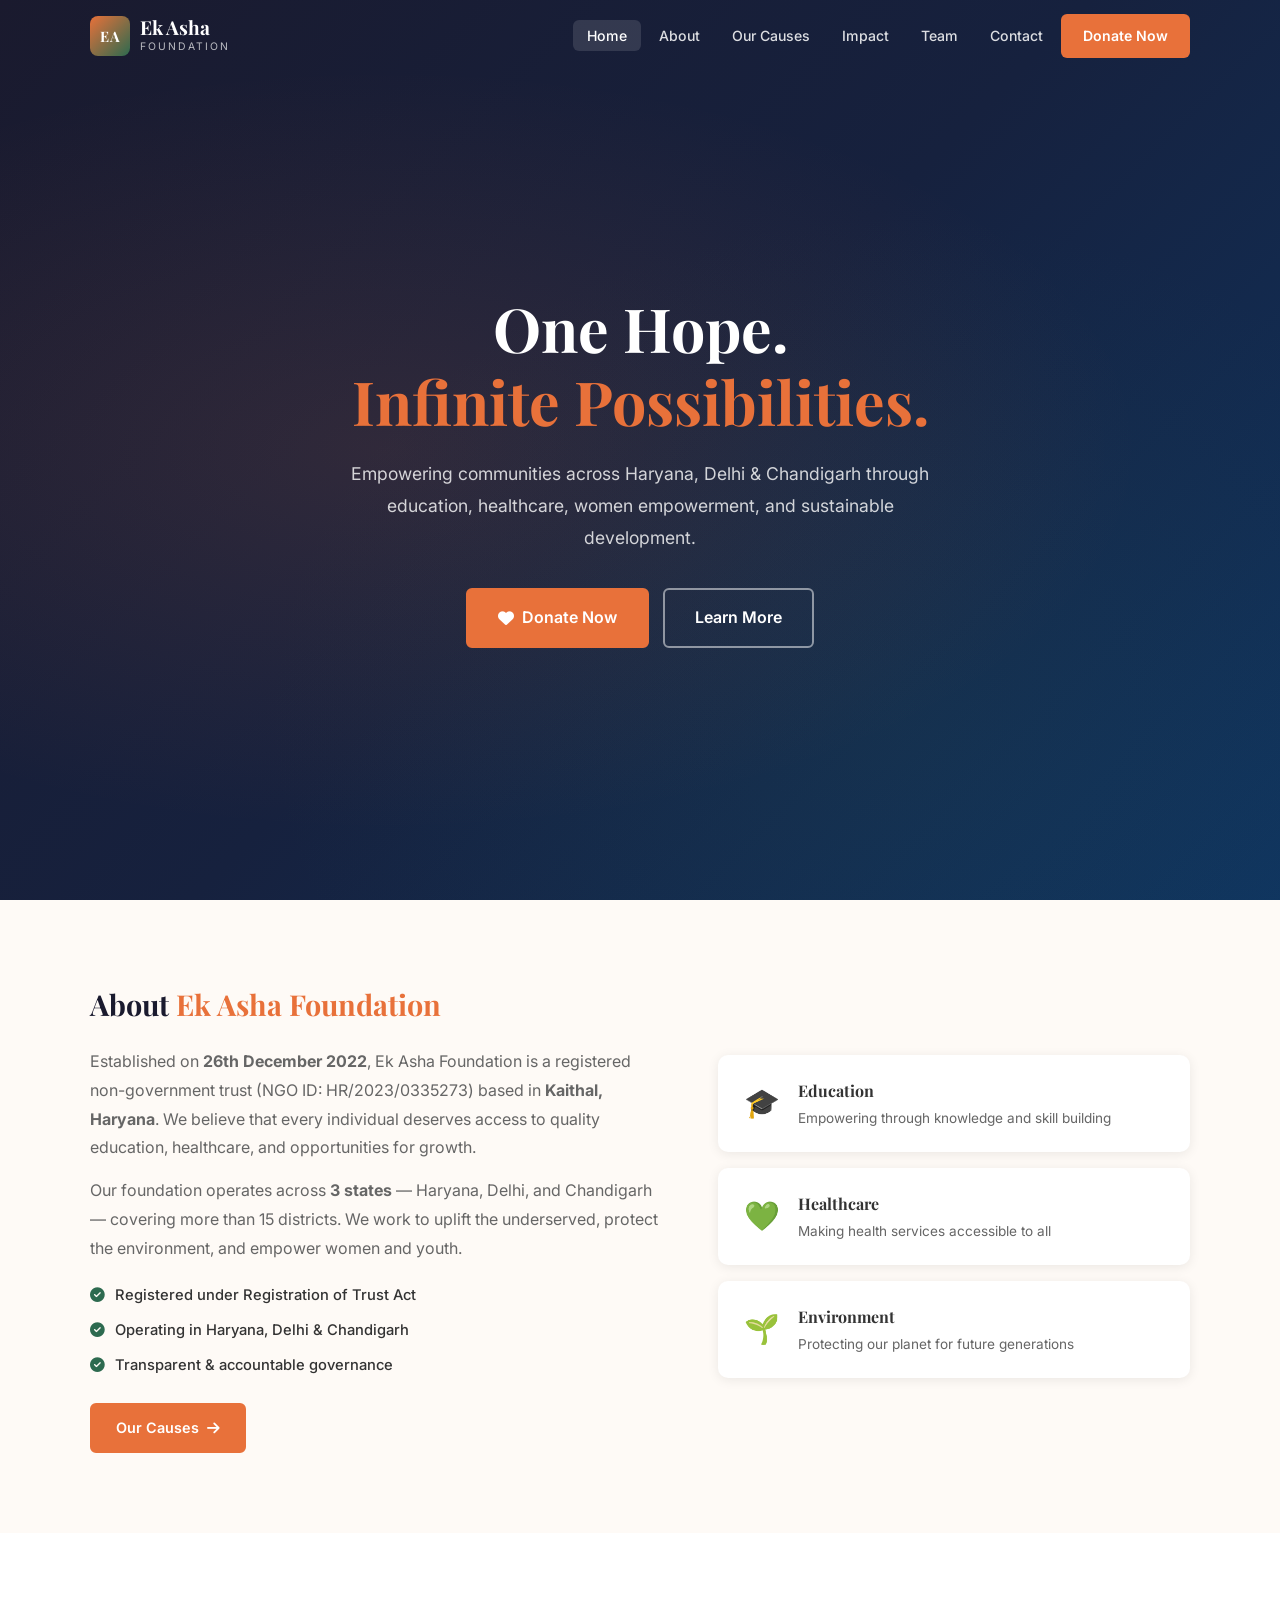
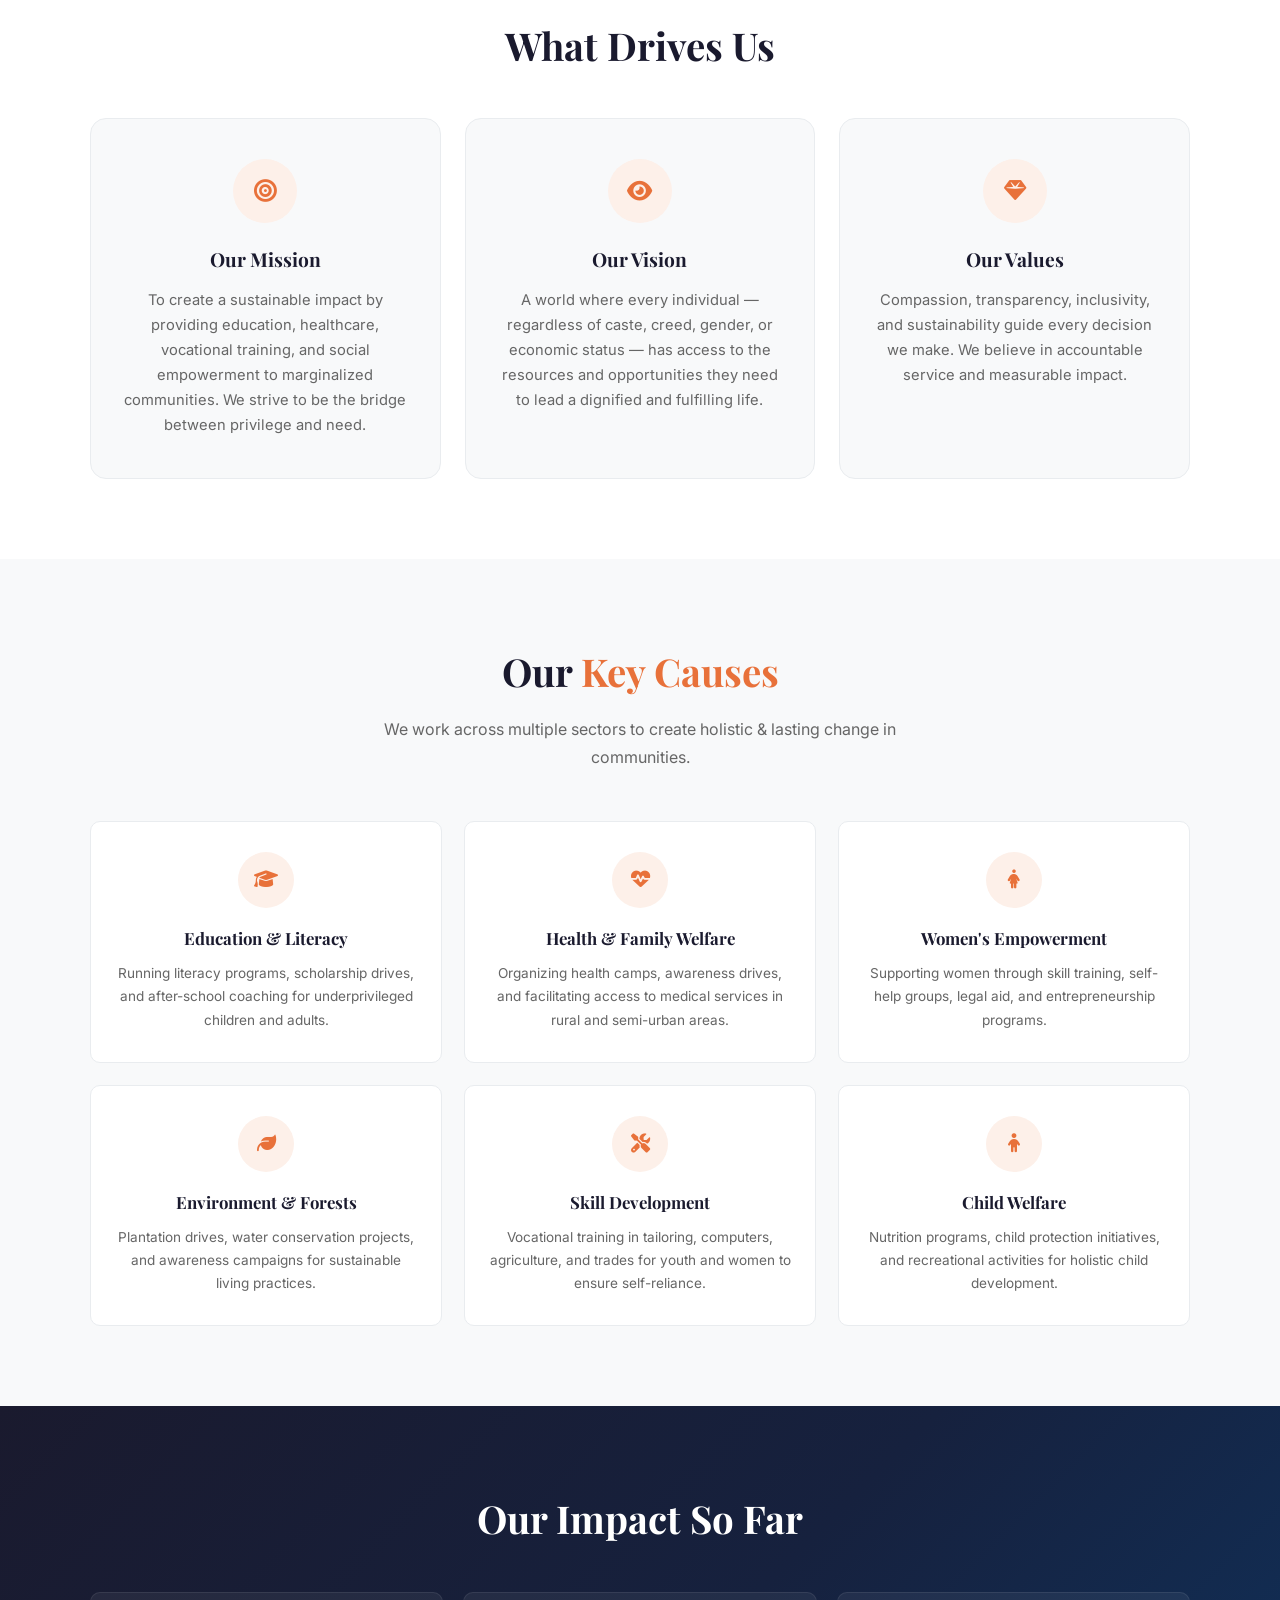
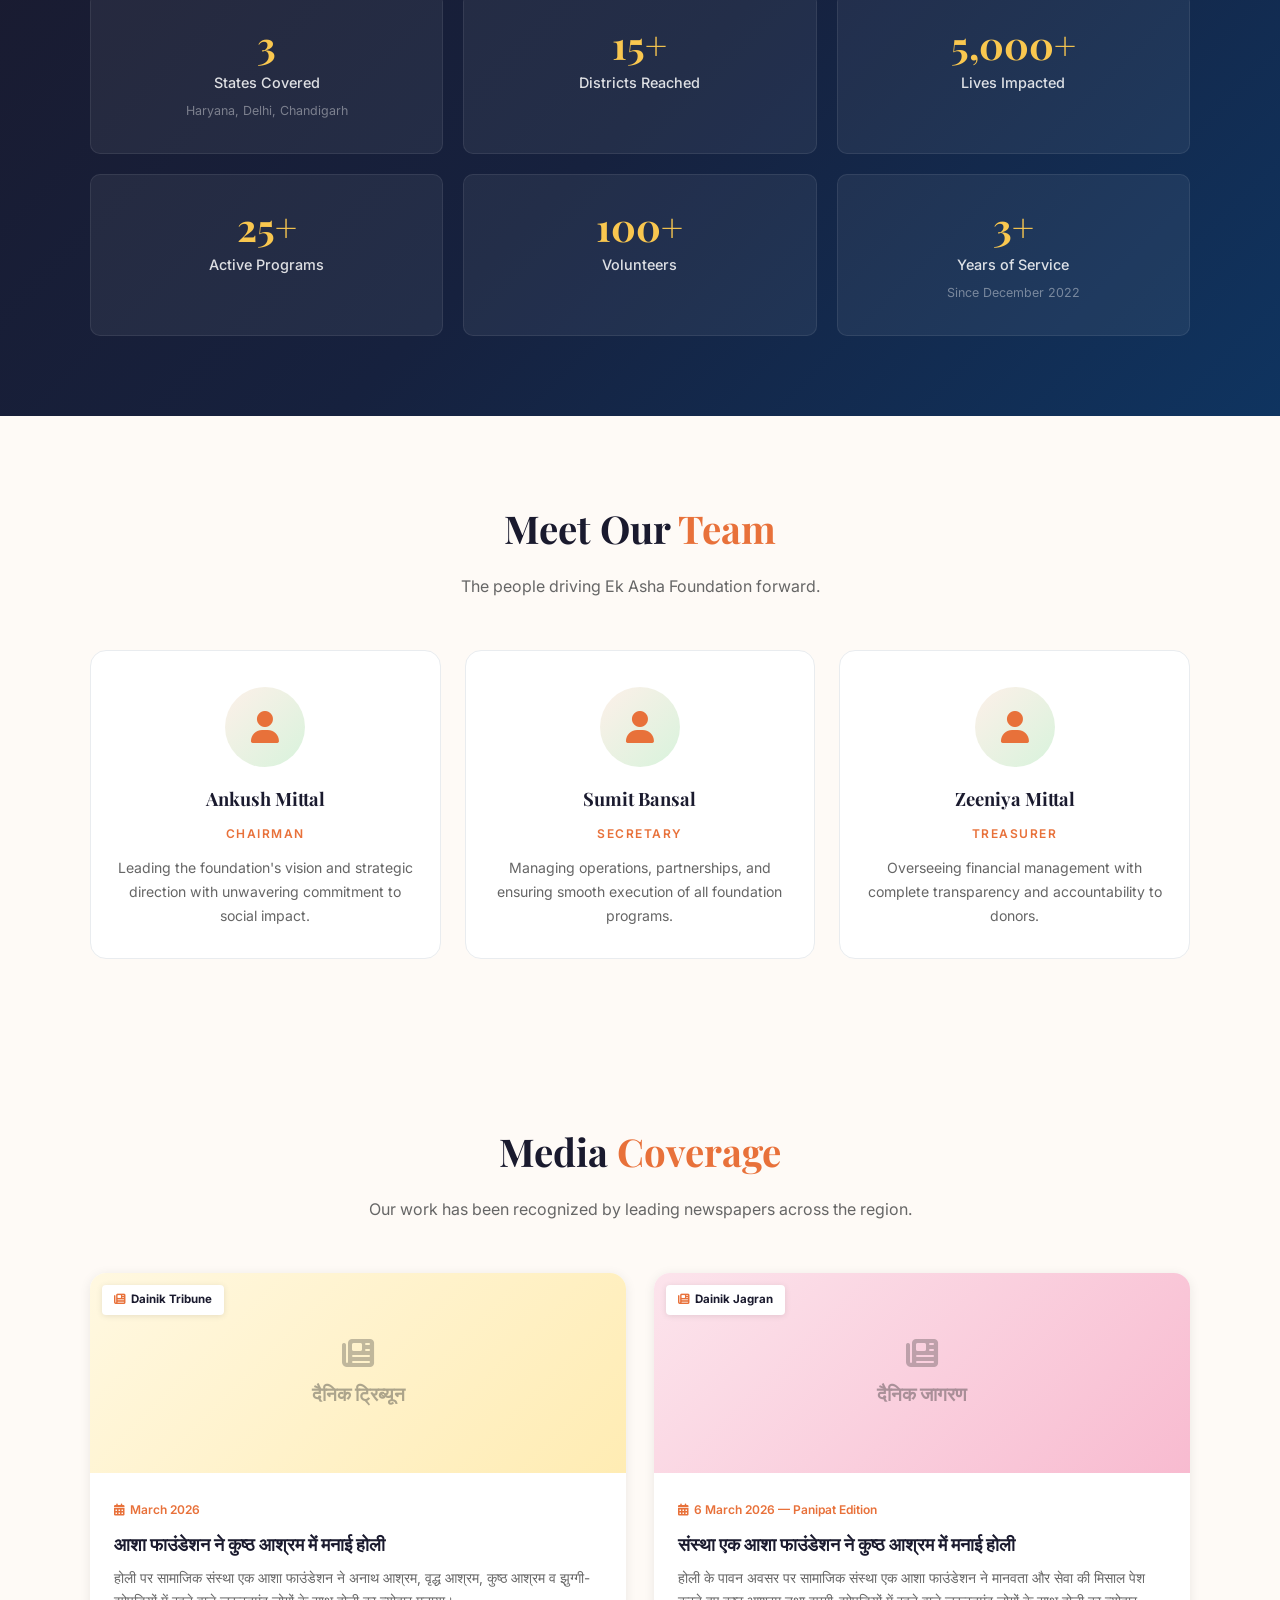
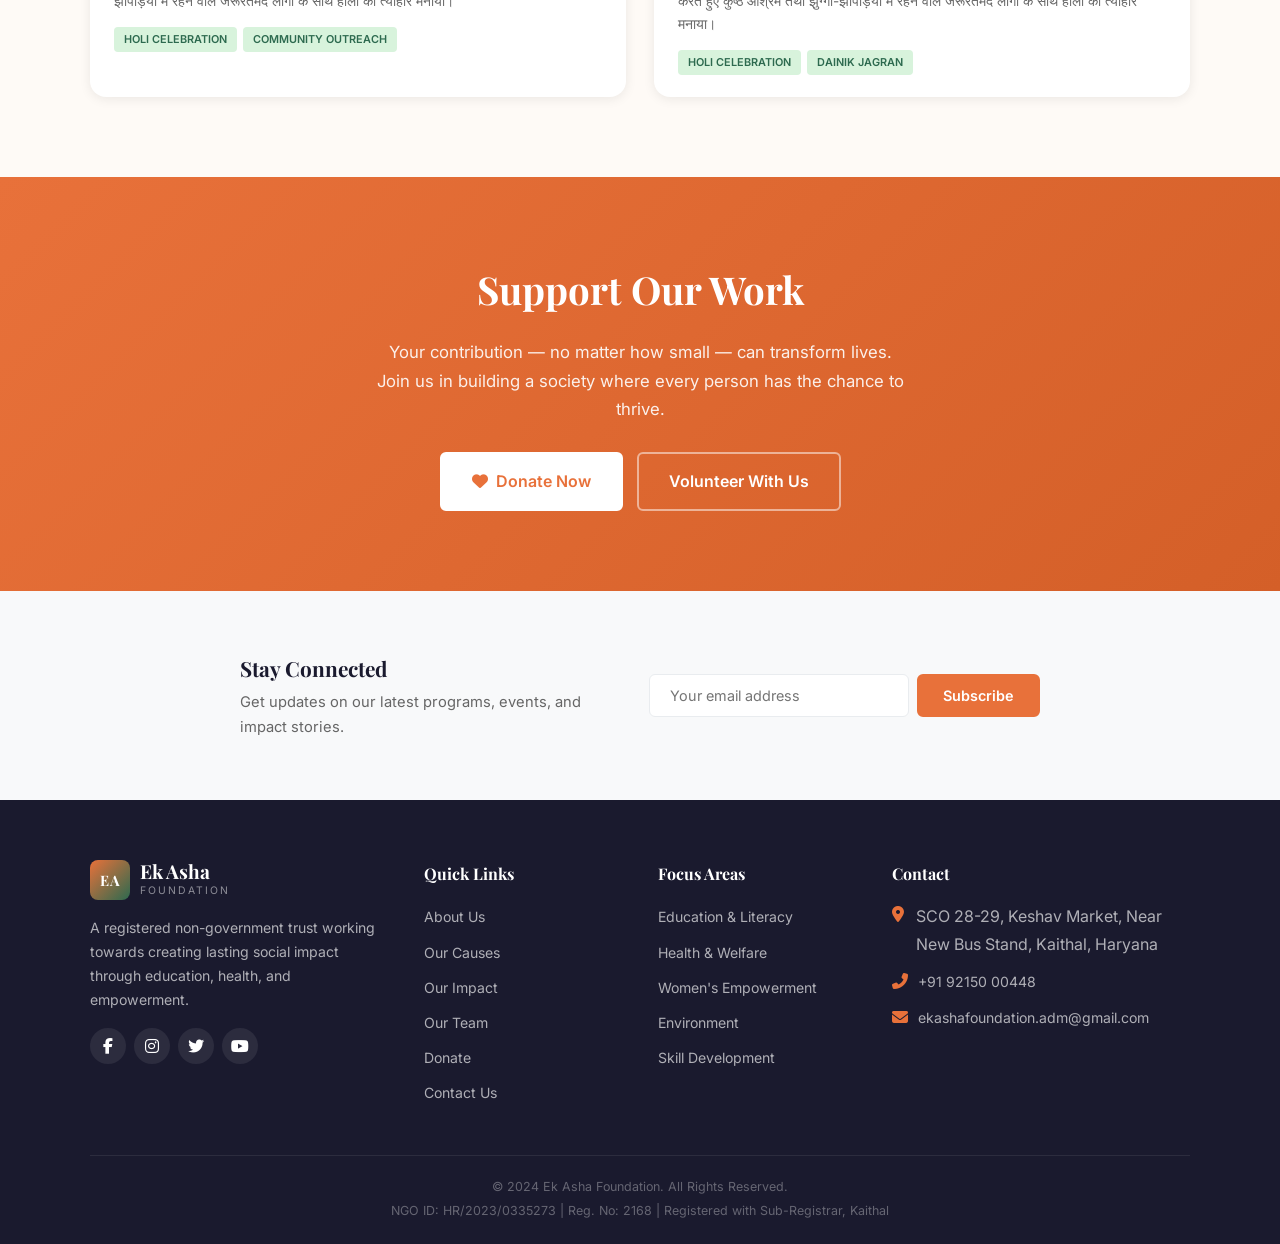
==== commit 31ab93fa: "Redesign frontend to look human-made - Removed preloader and floating particles - Removed scroll ani" ====
--- a/index.html
+++ b/index.html
@@ -1,4 +1,4 @@
-<!DOCTYPE html>
+﻿<!DOCTYPE html>
 <html lang="en">
 <head>
     <meta charset="UTF-8">
@@ -6,19 +6,11 @@
     <title>Ek Asha Foundation — One Hope, Infinite Possibilities</title>
     <meta name="description" content="Ek Asha Foundation is a registered trust working across Haryana, Delhi & Chandigarh for education, health, environment, women empowerment, and skill development.">
     <link rel="preconnect" href="https://fonts.googleapis.com">
-    <link href="https://fonts.googleapis.com/css2?family=Playfair+Display:wght@400;600;700;800&family=Inter:wght@300;400;500;600;700&display=swap" rel="stylesheet">
+    <link href="https://fonts.googleapis.com/css2?family=Playfair+Display:wght@400;700&family=Inter:wght@400;500;600&display=swap" rel="stylesheet">
     <link rel="stylesheet" href="https://cdnjs.cloudflare.com/ajax/libs/font-awesome/6.5.0/css/all.min.css">
     <link rel="stylesheet" href="css/style.css">
 </head>
 <body>
-
-    <!-- Preloader -->
-    <div id="preloader">
-        <div class="loader">
-            <div class="loader-icon"><span class="logo-monogram">EA</span></div>
-            <p>Ek Asha Foundation</p>
-        </div>
-    </div>
 
     <!-- Navigation -->
     <nav class="navbar" id="navbar">
@@ -36,7 +28,6 @@
                 <li><a href="#causes">Our Causes</a></li>
                 <li><a href="#impact">Impact</a></li>
                 <li><a href="#team">Team</a></li>
-                <li><a href="#gallery">Gallery</a></li>
                 <li><a href="contact.html">Contact</a></li>
                 <li><a href="donate.html" class="btn btn-donate-nav">Donate Now</a></li>
             </ul>
@@ -46,56 +37,32 @@
         </div>
     </nav>
 
-    <!-- Hero Section -->
+    <!-- Hero -->
     <section class="hero" id="home">
         <div class="hero-overlay"></div>
-        <div class="hero-particles" id="particles"></div>
         <div class="container hero-content">
-            <div class="hero-badge" data-aos="fade-down">Registered Trust — Haryana (Reg. No. 2168)</div>
-            <h1 data-aos="fade-up">One Hope.<br><span class="highlight">Infinite Possibilities.</span></h1>
-            <p class="hero-subtitle" data-aos="fade-up" data-aos-delay="200">
+            <h1>One Hope.<br><span class="highlight">Infinite Possibilities.</span></h1>
+            <p class="hero-subtitle">
                 Empowering communities across Haryana, Delhi & Chandigarh through education,
                 healthcare, women empowerment, and sustainable development.
             </p>
-            <div class="hero-buttons" data-aos="fade-up" data-aos-delay="400">
+            <div class="hero-buttons">
                 <a href="donate.html" class="btn btn-primary btn-lg">
                     <i class="fas fa-heart"></i> Donate Now
                 </a>
-                <a href="#about" class="btn btn-outline btn-lg">
-                    <i class="fas fa-play-circle"></i> Learn More
+                <a href="#about" class="btn btn-outline-light btn-lg">
+                    Learn More
                 </a>
             </div>
-            <div class="hero-stats" data-aos="fade-up" data-aos-delay="600">
-                <div class="hero-stat">
-                    <span class="stat-number" data-count="15">0</span><span class="stat-plus">+</span>
-                    <span class="stat-label">Districts Covered</span>
-                </div>
-                <div class="hero-stat">
-                    <span class="stat-number" data-count="5000">0</span><span class="stat-plus">+</span>
-                    <span class="stat-label">Lives Impacted</span>
-                </div>
-                <div class="hero-stat">
-                    <span class="stat-number" data-count="25">0</span><span class="stat-plus">+</span>
-                    <span class="stat-label">Active Programs</span>
-                </div>
-            </div>
-        </div>
-        <div class="hero-scroll">
-            <a href="#about"><i class="fas fa-chevron-down"></i></a>
         </div>
     </section>
 
     <!-- About Section -->
     <section class="section about" id="about">
         <div class="container">
-            <div class="section-header" data-aos="fade-up">
-                <span class="section-tag">Who We Are</span>
-                <h2>About <span class="highlight">Ek Asha Foundation</span></h2>
-                <div class="section-line"></div>
-            </div>
             <div class="about-grid">
-                <div class="about-content" data-aos="fade-right">
-                    <h3>Turning One Hope Into A Movement</h3>
+                <div class="about-content">
+                    <h2>About <span class="highlight">Ek Asha Foundation</span></h2>
                     <p>
                         Established on <strong>26th December 2022</strong>, Ek Asha Foundation is a registered
                         non-government trust (NGO ID: HR/2023/0335273) based in <strong>Kaithal, Haryana</strong>.
@@ -104,8 +71,8 @@
                     </p>
                     <p>
                         Our foundation operates across <strong>3 states</strong> — Haryana, Delhi, and Chandigarh —
-                        covering more than 15 districts. We work tirelessly to uplift the underserved,
-                        protect the environment, and empower women and youth to build a better tomorrow.
+                        covering more than 15 districts. We work to uplift the underserved,
+                        protect the environment, and empower women and youth.
                     </p>
                     <div class="about-features">
                         <div class="about-feature">
@@ -120,29 +87,31 @@
                             <i class="fas fa-check-circle"></i>
                             <span>Transparent & accountable governance</span>
                         </div>
-                        <div class="about-feature">
-                            <i class="fas fa-check-circle"></i>
-                            <span>Community-driven approach</span>
-                        </div>
                     </div>
                     <a href="#causes" class="btn btn-primary">Our Causes <i class="fas fa-arrow-right"></i></a>
                 </div>
-                <div class="about-visual" data-aos="fade-left">
+                <div class="about-visual">
                     <div class="about-card-stack">
-                        <div class="about-card card-1">
+                        <div class="about-card">
                             <div class="about-card-icon">🎓</div>
-                            <h4>Education</h4>
-                            <p>Empowering through knowledge and skill building</p>
-                        </div>
-                        <div class="about-card card-2">
+                            <div>
+                                <h4>Education</h4>
+                                <p>Empowering through knowledge and skill building</p>
+                            </div>
+                        </div>
+                        <div class="about-card">
                             <div class="about-card-icon">💚</div>
-                            <h4>Healthcare</h4>
-                            <p>Making health services accessible to all</p>
-                        </div>
-                        <div class="about-card card-3">
+                            <div>
+                                <h4>Healthcare</h4>
+                                <p>Making health services accessible to all</p>
+                            </div>
+                        </div>
+                        <div class="about-card">
                             <div class="about-card-icon">🌱</div>
-                            <h4>Environment</h4>
-                            <p>Protecting our planet for future generations</p>
+                            <div>
+                                <h4>Environment</h4>
+                                <p>Protecting our planet for future generations</p>
+                            </div>
                         </div>
                     </div>
                 </div>
@@ -153,160 +122,102 @@
     <!-- Mission & Vision -->
     <section class="section mission-vision">
         <div class="container">
+            <h2 class="section-title centered">What Drives Us</h2>
             <div class="mv-grid">
-                <div class="mv-card" data-aos="fade-up">
+                <div class="mv-card">
                     <div class="mv-icon"><i class="fas fa-bullseye"></i></div>
                     <h3>Our Mission</h3>
                     <p>To create a sustainable impact by providing education, healthcare, vocational training,
-                        and social empowerment to every marginalized community. We strive to be the bridge
+                        and social empowerment to marginalized communities. We strive to be the bridge
                         between privilege and need.</p>
                 </div>
-                <div class="mv-card" data-aos="fade-up" data-aos-delay="200">
+                <div class="mv-card">
                     <div class="mv-icon"><i class="fas fa-eye"></i></div>
                     <h3>Our Vision</h3>
                     <p>A world where every individual — regardless of caste, creed, gender, or economic status —
                         has access to the resources and opportunities they need to lead a dignified
                         and fulfilling life.</p>
                 </div>
-                <div class="mv-card" data-aos="fade-up" data-aos-delay="400">
+                <div class="mv-card">
                     <div class="mv-icon"><i class="fas fa-gem"></i></div>
                     <h3>Our Values</h3>
                     <p>Compassion, transparency, inclusivity, and sustainability guide every decision we make.
-                        We believe in accountable service and measurable impact in every initiative we undertake.</p>
-                </div>
-            </div>
-        </div>
-    </section>
-
-    <!-- Causes Section -->
+                        We believe in accountable service and measurable impact.</p>
+                </div>
+            </div>
+        </div>
+    </section>
+
+    <!-- Causes -->
     <section class="section causes" id="causes">
         <div class="container">
-            <div class="section-header" data-aos="fade-up">
-                <span class="section-tag">What We Do</span>
+            <div class="section-header">
                 <h2>Our <span class="highlight">Key Causes</span></h2>
-                <div class="section-line"></div>
                 <p class="section-desc">We work across multiple sectors to create holistic & lasting change in communities.</p>
             </div>
             <div class="causes-grid">
-                <div class="cause-card" data-aos="fade-up">
+                <div class="cause-card">
                     <div class="cause-icon"><i class="fas fa-graduation-cap"></i></div>
                     <h3>Education & Literacy</h3>
                     <p>Running literacy programs, scholarship drives, and after-school coaching for underprivileged children and adults.</p>
-                    <div class="cause-progress">
-                        <div class="progress-bar" data-width="85"></div>
-                    </div>
-                    <span class="cause-tag">Core Focus</span>
-                </div>
-                <div class="cause-card" data-aos="fade-up" data-aos-delay="100">
+                </div>
+                <div class="cause-card">
                     <div class="cause-icon"><i class="fas fa-heartbeat"></i></div>
                     <h3>Health & Family Welfare</h3>
                     <p>Organizing health camps, awareness drives, and facilitating access to medical services in rural and semi-urban areas.</p>
-                    <div class="cause-progress">
-                        <div class="progress-bar" data-width="78"></div>
-                    </div>
-                    <span class="cause-tag">Core Focus</span>
-                </div>
-                <div class="cause-card" data-aos="fade-up" data-aos-delay="200">
+                </div>
+                <div class="cause-card">
                     <div class="cause-icon"><i class="fas fa-female"></i></div>
                     <h3>Women's Empowerment</h3>
                     <p>Supporting women through skill training, self-help groups, legal aid, and entrepreneurship programs.</p>
-                    <div class="cause-progress">
-                        <div class="progress-bar" data-width="72"></div>
-                    </div>
-                    <span class="cause-tag">High Priority</span>
-                </div>
-                <div class="cause-card" data-aos="fade-up" data-aos-delay="300">
+                </div>
+                <div class="cause-card">
                     <div class="cause-icon"><i class="fas fa-leaf"></i></div>
                     <h3>Environment & Forests</h3>
                     <p>Plantation drives, water conservation projects, and awareness campaigns for sustainable living practices.</p>
-                    <div class="cause-progress">
-                        <div class="progress-bar" data-width="65"></div>
-                    </div>
-                    <span class="cause-tag">Active</span>
-                </div>
-                <div class="cause-card" data-aos="fade-up" data-aos-delay="400">
+                </div>
+                <div class="cause-card">
                     <div class="cause-icon"><i class="fas fa-tools"></i></div>
                     <h3>Skill Development</h3>
                     <p>Vocational training in tailoring, computers, agriculture, and trades for youth and women to ensure self-reliance.</p>
-                    <div class="cause-progress">
-                        <div class="progress-bar" data-width="70"></div>
-                    </div>
-                    <span class="cause-tag">Active</span>
-                </div>
-                <div class="cause-card" data-aos="fade-up" data-aos-delay="500">
+                </div>
+                <div class="cause-card">
                     <div class="cause-icon"><i class="fas fa-child"></i></div>
                     <h3>Child Welfare</h3>
                     <p>Nutrition programs, child protection initiatives, and recreational activities for holistic child development.</p>
-                    <div class="cause-progress">
-                        <div class="progress-bar" data-width="60"></div>
-                    </div>
-                    <span class="cause-tag">Active</span>
-                </div>
-                <div class="cause-card" data-aos="fade-up" data-aos-delay="600">
-                    <div class="cause-icon"><i class="fas fa-tractor"></i></div>
-                    <h3>Agriculture & Livelihoods</h3>
-                    <p>Supporting farmers through awareness, modern techniques, and market linkages for sustainable agriculture.</p>
-                    <div class="cause-progress">
-                        <div class="progress-bar" data-width="55"></div>
-                    </div>
-                    <span class="cause-tag">Growing</span>
-                </div>
-                <div class="cause-card" data-aos="fade-up" data-aos-delay="700">
-                    <div class="cause-icon"><i class="fas fa-balance-scale"></i></div>
-                    <h3>Human Rights & Legal Aid</h3>
-                    <p>Providing free legal awareness, aid for Dalit upliftment, minority rights, and RTI advocacy.</p>
-                    <div class="cause-progress">
-                        <div class="progress-bar" data-width="50"></div>
-                    </div>
-                    <span class="cause-tag">Growing</span>
-                </div>
-            </div>
-        </div>
-    </section>
-
-    <!-- Impact Counter Section -->
+                </div>
+            </div>
+        </div>
+    </section>
+
+    <!-- Impact Numbers -->
     <section class="section impact-section" id="impact">
-        <div class="impact-overlay"></div>
-        <div class="container">
-            <div class="section-header light" data-aos="fade-up">
-                <span class="section-tag">Our Impact</span>
-                <h2>Numbers That <span class="highlight-light">Speak</span></h2>
-                <div class="section-line light"></div>
-            </div>
+        <div class="container">
+            <h2 class="section-title centered light">Our Impact So Far</h2>
             <div class="impact-grid">
-                <div class="impact-card" data-aos="zoom-in">
-                    <div class="impact-icon"><i class="fas fa-map-marked-alt"></i></div>
-                    <div class="impact-number" data-count="3">0</div>
+                <div class="impact-card">
+                    <div class="impact-number">3</div>
                     <div class="impact-label">States Covered</div>
                     <div class="impact-detail">Haryana, Delhi, Chandigarh</div>
                 </div>
-                <div class="impact-card" data-aos="zoom-in" data-aos-delay="100">
-                    <div class="impact-icon"><i class="fas fa-city"></i></div>
-                    <div class="impact-number" data-count="15">0</div>
+                <div class="impact-card">
+                    <div class="impact-number">15+</div>
                     <div class="impact-label">Districts Reached</div>
-                    <div class="impact-detail">From Kaithal to Faridabad</div>
-                </div>
-                <div class="impact-card" data-aos="zoom-in" data-aos-delay="200">
-                    <div class="impact-icon"><i class="fas fa-hands-helping"></i></div>
-                    <div class="impact-number" data-count="5000">0</div>
+                </div>
+                <div class="impact-card">
+                    <div class="impact-number">5,000+</div>
                     <div class="impact-label">Lives Impacted</div>
-                    <div class="impact-detail">And growing every day</div>
-                </div>
-                <div class="impact-card" data-aos="zoom-in" data-aos-delay="300">
-                    <div class="impact-icon"><i class="fas fa-project-diagram"></i></div>
-                    <div class="impact-number" data-count="25">0</div>
+                </div>
+                <div class="impact-card">
+                    <div class="impact-number">25+</div>
                     <div class="impact-label">Active Programs</div>
-                    <div class="impact-detail">Across all focus areas</div>
-                </div>
-                <div class="impact-card" data-aos="zoom-in" data-aos-delay="400">
-                    <div class="impact-icon"><i class="fas fa-users"></i></div>
-                    <div class="impact-number" data-count="100">0</div>
+                </div>
+                <div class="impact-card">
+                    <div class="impact-number">100+</div>
                     <div class="impact-label">Volunteers</div>
-                    <div class="impact-detail">Dedicated changemakers</div>
-                </div>
-                <div class="impact-card" data-aos="zoom-in" data-aos-delay="500">
-                    <div class="impact-icon"><i class="fas fa-calendar-check"></i></div>
-                    <div class="impact-number" data-count="3">0</div>
+                </div>
+                <div class="impact-card">
+                    <div class="impact-number">3+</div>
                     <div class="impact-label">Years of Service</div>
                     <div class="impact-detail">Since December 2022</div>
                 </div>
@@ -314,183 +225,51 @@
         </div>
     </section>
 
-    <!-- How We Work -->
-    <section class="section how-we-work">
-        <div class="container">
-            <div class="section-header" data-aos="fade-up">
-                <span class="section-tag">Our Process</span>
-                <h2>How We <span class="highlight">Create Change</span></h2>
-                <div class="section-line"></div>
-            </div>
-            <div class="process-timeline">
-                <div class="process-step" data-aos="fade-right">
-                    <div class="step-number">01</div>
-                    <div class="step-content">
-                        <h3>Identify</h3>
-                        <p>We identify communities and individuals in need through ground-level surveys and partnerships with local bodies.</p>
-                    </div>
-                </div>
-                <div class="process-step" data-aos="fade-left">
-                    <div class="step-number">02</div>
-                    <div class="step-content">
-                        <h3>Plan</h3>
-                        <p>We design targeted programs with clear goals, budgets, and timelines to ensure maximum impact and accountability.</p>
-                    </div>
-                </div>
-                <div class="process-step" data-aos="fade-right">
-                    <div class="step-number">03</div>
-                    <div class="step-content">
-                        <h3>Execute</h3>
-                        <p>Our dedicated team and volunteers work on the ground to implement programs with care and compassion.</p>
-                    </div>
-                </div>
-                <div class="process-step" data-aos="fade-left">
-                    <div class="step-number">04</div>
-                    <div class="step-content">
-                        <h3>Measure & Grow</h3>
-                        <p>We track outcomes, share transparent reports, and use learnings to scale what works best.</p>
-                    </div>
-                </div>
-            </div>
-        </div>
-    </section>
-
-    <!-- Team Section -->
+    <!-- Team -->
     <section class="section team" id="team">
         <div class="container">
-            <div class="section-header" data-aos="fade-up">
-                <span class="section-tag">Leadership</span>
+            <div class="section-header">
                 <h2>Meet Our <span class="highlight">Team</span></h2>
-                <div class="section-line"></div>
-                <p class="section-desc">The passionate individuals driving Ek Asha Foundation forward.</p>
+                <p class="section-desc">The people driving Ek Asha Foundation forward.</p>
             </div>
             <div class="team-grid">
-                <div class="team-card" data-aos="fade-up">
+                <div class="team-card">
                     <div class="team-avatar">
                         <div class="avatar-placeholder"><i class="fas fa-user"></i></div>
                     </div>
                     <h3>Ankush Mittal</h3>
                     <span class="team-role">Chairman</span>
                     <p>Leading the foundation's vision and strategic direction with unwavering commitment to social impact.</p>
-                    <div class="team-social">
-                        <a href="mailto:ekashafoundation.adm@gmail.com" aria-label="Email"><i class="fas fa-envelope"></i></a>
-                    </div>
-                </div>
-                <div class="team-card" data-aos="fade-up" data-aos-delay="200">
+                </div>
+                <div class="team-card">
                     <div class="team-avatar">
                         <div class="avatar-placeholder"><i class="fas fa-user"></i></div>
                     </div>
                     <h3>Sumit Bansal</h3>
                     <span class="team-role">Secretary</span>
                     <p>Managing operations, partnerships, and ensuring smooth execution of all foundation programs.</p>
-                    <div class="team-social">
-                        <a href="mailto:ekashafoundation.adm@gmail.com" aria-label="Email"><i class="fas fa-envelope"></i></a>
-                    </div>
-                </div>
-                <div class="team-card" data-aos="fade-up" data-aos-delay="400">
+                </div>
+                <div class="team-card">
                     <div class="team-avatar">
                         <div class="avatar-placeholder"><i class="fas fa-user"></i></div>
                     </div>
                     <h3>Zeeniya Mittal</h3>
                     <span class="team-role">Treasurer</span>
-                    <p>Overseeing financial management with complete transparency and accountability to donors and beneficiaries.</p>
-                    <div class="team-social">
-                        <a href="mailto:ekashafoundation.adm@gmail.com" aria-label="Email"><i class="fas fa-envelope"></i></a>
-                    </div>
-                </div>
-            </div>
-        </div>
-    </section>
-
-    <!-- Operational Areas -->
-    <section class="section areas">
-        <div class="container">
-            <div class="section-header" data-aos="fade-up">
-                <span class="section-tag">Where We Work</span>
-                <h2>Our <span class="highlight">Operational Areas</span></h2>
-                <div class="section-line"></div>
-            </div>
-            <div class="areas-grid">
-                <div class="area-card" data-aos="fade-up">
-                    <div class="area-icon"><i class="fas fa-map-marker-alt"></i></div>
-                    <h3>Haryana</h3>
-                    <p>Panchkula, Ambala, Kurukshetra, Kaithal, Karnal, Jind, Fatehabad, Hisar, Jhajjar, Mahendragarh, Rewari, Gurgaon, Mewat, Faridabad</p>
-                </div>
-                <div class="area-card" data-aos="fade-up" data-aos-delay="200">
-                    <div class="area-icon"><i class="fas fa-map-marker-alt"></i></div>
-                    <h3>Delhi</h3>
-                    <p>North East Delhi, South Delhi</p>
-                </div>
-                <div class="area-card" data-aos="fade-up" data-aos-delay="400">
-                    <div class="area-icon"><i class="fas fa-map-marker-alt"></i></div>
-                    <h3>Chandigarh</h3>
-                    <p>Chandigarh (Union Territory)</p>
-                </div>
-            </div>
-        </div>
-    </section>
-
-    <!-- Gallery / Image Section -->
-    <section class="section gallery" id="gallery">
-        <div class="container">
-            <div class="section-header" data-aos="fade-up">
-                <span class="section-tag">In Action</span>
-                <h2>Glimpses of <span class="highlight">Our Work</span></h2>
-                <div class="section-line"></div>
-            </div>
-            <div class="gallery-grid">
-                <div class="gallery-item" data-aos="fade-up">
-                    <div class="gallery-placeholder" style="background: linear-gradient(135deg, #e8f5e9, #c8e6c9);">
-                        <i class="fas fa-tree"></i>
-                        <span>Tree Plantation Drive</span>
-                    </div>
-                </div>
-                <div class="gallery-item" data-aos="fade-up" data-aos-delay="100">
-                    <div class="gallery-placeholder" style="background: linear-gradient(135deg, #fff3e0, #ffe0b2);">
-                        <i class="fas fa-book-reader"></i>
-                        <span>Education Program</span>
-                    </div>
-                </div>
-                <div class="gallery-item" data-aos="fade-up" data-aos-delay="200">
-                    <div class="gallery-placeholder" style="background: linear-gradient(135deg, #e3f2fd, #bbdefb);">
-                        <i class="fas fa-hospital"></i>
-                        <span>Health Camp</span>
-                    </div>
-                </div>
-                <div class="gallery-item" data-aos="fade-up" data-aos-delay="300">
-                    <div class="gallery-placeholder" style="background: linear-gradient(135deg, #fce4ec, #f8bbd0);">
-                        <i class="fas fa-hands-helping"></i>
-                        <span>Community Outreach</span>
-                    </div>
-                </div>
-                <div class="gallery-item" data-aos="fade-up" data-aos-delay="400">
-                    <div class="gallery-placeholder" style="background: linear-gradient(135deg, #f3e5f5, #e1bee7);">
-                        <i class="fas fa-chalkboard-teacher"></i>
-                        <span>Skill Training</span>
-                    </div>
-                </div>
-                <div class="gallery-item" data-aos="fade-up" data-aos-delay="500">
-                    <div class="gallery-placeholder" style="background: linear-gradient(135deg, #e0f7fa, #b2ebf2);">
-                        <i class="fas fa-tint"></i>
-                        <span>Water Conservation</span>
-                    </div>
-                </div>
-            </div>
-        </div>
-    </section>
-
-    <!-- News & Media Coverage -->
+                    <p>Overseeing financial management with complete transparency and accountability to donors.</p>
+                </div>
+            </div>
+        </div>
+    </section>
+
+    <!-- News -->
     <section class="section news-section" id="news">
         <div class="container">
-            <div class="section-header" data-aos="fade-up">
-                <span class="section-tag">In The News</span>
+            <div class="section-header">
                 <h2>Media <span class="highlight">Coverage</span></h2>
-                <div class="section-line"></div>
                 <p class="section-desc">Our work has been recognized by leading newspapers across the region.</p>
             </div>
             <div class="news-grid">
-                <!-- News Card 1: Dainik Tribune -->
-                <div class="news-card" data-aos="fade-up">
+                <div class="news-card">
                     <div class="news-badge"><i class="fas fa-newspaper"></i> Dainik Tribune</div>
                     <div class="news-image">
                         <div class="news-placeholder" style="background: linear-gradient(135deg, #fff8e1, #ffecb3);">
@@ -502,25 +281,16 @@
                         <div class="news-date"><i class="fas fa-calendar-alt"></i> March 2026</div>
                         <h3>आशा फाउंडेशन ने कुष्ठ आश्रम में मनाई होली</h3>
                         <p class="news-summary">
-                            होली पर सामाजिक संस्था एक आशा फाउंडेशन ने अनाथ आश्रम, वृद्ध आश्रम, कुष्ठ आश्रम व 
-                            झुग्गी-झोपड़ियों में रहने वाले जरूरतमंद लोगों के साथ होली का त्योहार मनाया। फाउंडेशन के 
-                            स्वयं सेवकों ने बच्चों के साथ गुलाल लगाकर होली खेली।
-                        </p>
-                        <p class="news-summary">
-                            वृद्ध आश्रम में बुजुर्गों संग समय बिताते हुए उन्हें उपहार और खाद्य सामग्री भेंट की गई। 
-                            कुष्ठ आश्रम और झुग्गी बस्तियों में भी संस्था के सदस्यों ने जरूरतमंद लोगों को राशन, मिठाई 
-                            और अन्य आवश्यक वस्तुएं वितरित कर उनके चेहरे पर मुस्कान लाने का प्रयास किया।
+                            होली पर सामाजिक संस्था एक आशा फाउंडेशन ने अनाथ आश्रम, वृद्ध आश्रम, कुष्ठ आश्रम व
+                            झुग्गी-झोपड़ियों में रहने वाले जरूरतमंद लोगों के साथ होली का त्योहार मनाया।
                         </p>
                         <div class="news-tags">
                             <span class="news-tag">Holi Celebration</span>
                             <span class="news-tag">Community Outreach</span>
-                            <span class="news-tag">Kaithal</span>
-                        </div>
-                    </div>
-                </div>
-
-                <!-- News Card 2: Dainik Jagran -->
-                <div class="news-card" data-aos="fade-up" data-aos-delay="200">
+                        </div>
+                    </div>
+                </div>
+                <div class="news-card">
                     <div class="news-badge"><i class="fas fa-newspaper"></i> Dainik Jagran</div>
                     <div class="news-image">
                         <div class="news-placeholder" style="background: linear-gradient(135deg, #fce4ec, #f8bbd0);">
@@ -532,18 +302,11 @@
                         <div class="news-date"><i class="fas fa-calendar-alt"></i> 6 March 2026 — Panipat Edition</div>
                         <h3>संस्था एक आशा फाउंडेशन ने कुष्ठ आश्रम में मनाई होली</h3>
                         <p class="news-summary">
-                            होली के पावन अवसर पर सामाजिक संस्था एक आशा फाउंडेशन ने मानवता और सेवा की मिसाल पेश करते हुए 
-                            अनाथ आश्रम, वृद्ध आश्रम, कुष्ठ आश्रम तथा झुग्गी-झोपड़ियों में रहने वाले सैकड़ों जरूरतमंद 
-                            लोगों के साथ होली का त्योहार मनाया।
-                        </p>
-                        <p class="news-summary">
-                            कार्यक्रम के दौरान फाउंडेशन के स्वयंसेवकों ने बच्चों के साथ गुलाल लगाकर होली खेली और उन्हें 
-                            मिठाइयां खिलाईं। सभी ने मिलकर रंगों के इस पर्व को सेवा और संवेदना के साथ मनाया और समाज में 
-                            आपसी प्रेम, भाईचारे और सहयोग का संदेश दिया।
+                            होली के पावन अवसर पर सामाजिक संस्था एक आशा फाउंडेशन ने मानवता और सेवा की मिसाल पेश करते हुए
+                            कुष्ठ आश्रम तथा झुग्गी-झोपड़ियों में रहने वाले जरूरतमंद लोगों के साथ होली का त्योहार मनाया।
                         </p>
                         <div class="news-tags">
                             <span class="news-tag">Holi Celebration</span>
-                            <span class="news-tag">Leprosy Ashram</span>
                             <span class="news-tag">Dainik Jagran</span>
                         </div>
                     </div>
@@ -552,32 +315,31 @@
         </div>
     </section>
 
-    <!-- Testimonial / CTA -->
+    <!-- CTA -->
     <section class="section cta-section">
-        <div class="cta-overlay"></div>
-        <div class="container">
-            <div class="cta-content" data-aos="zoom-in">
-                <h2>Be the Change You Wish to See</h2>
-                <p>Your contribution — no matter how small — can transform lives. Join us in creating a world where
+        <div class="container">
+            <div class="cta-content">
+                <h2>Support Our Work</h2>
+                <p>Your contribution — no matter how small — can transform lives. Join us in building a society where
                     every person has the chance to thrive.</p>
                 <div class="cta-buttons">
                     <a href="donate.html" class="btn btn-primary btn-lg"><i class="fas fa-heart"></i> Donate Now</a>
-                    <a href="contact.html" class="btn btn-outline-light btn-lg"><i class="fas fa-hand-holding-heart"></i> Volunteer With Us</a>
+                    <a href="contact.html" class="btn btn-outline-light btn-lg">Volunteer With Us</a>
                 </div>
             </div>
         </div>
     </section>
 
     <!-- Newsletter -->
-    <section class="section newsletter">
-        <div class="container">
-            <div class="newsletter-content" data-aos="fade-up">
+    <section class="newsletter">
+        <div class="container">
+            <div class="newsletter-content">
                 <div class="newsletter-text">
                     <h3>Stay Connected</h3>
-                    <p>Get updates on our latest programs, events, and impact stories delivered to your inbox.</p>
+                    <p>Get updates on our latest programs, events, and impact stories.</p>
                 </div>
                 <form class="newsletter-form" id="newsletterForm">
-                    <input type="email" placeholder="Enter your email address" required>
+                    <input type="email" placeholder="Your email address" required>
                     <button type="submit" class="btn btn-primary">Subscribe</button>
                 </form>
             </div>
@@ -616,18 +378,17 @@
                     </ul>
                 </div>
                 <div class="footer-col">
-                    <h4>Our Focus Areas</h4>
+                    <h4>Focus Areas</h4>
                     <ul>
                         <li><a href="#causes">Education & Literacy</a></li>
                         <li><a href="#causes">Health & Welfare</a></li>
                         <li><a href="#causes">Women's Empowerment</a></li>
                         <li><a href="#causes">Environment</a></li>
                         <li><a href="#causes">Skill Development</a></li>
-                        <li><a href="#causes">Child Welfare</a></li>
                     </ul>
                 </div>
                 <div class="footer-col">
-                    <h4>Contact Info</h4>
+                    <h4>Contact</h4>
                     <ul class="contact-list">
                         <li>
                             <i class="fas fa-map-marker-alt"></i>
@@ -645,19 +406,16 @@
                 </div>
             </div>
             <div class="footer-bottom">
-                <div class="footer-legal">
-                    <p>&copy; 2024 Ek Asha Foundation. All Rights Reserved.</p>
-                    <p>NGO ID: HR/2023/0335273 | Reg. No: 2168 | Registered with Sub-Registrar, Kaithal</p>
-                </div>
+                <p>&copy; 2024 Ek Asha Foundation. All Rights Reserved.</p>
+                <p>NGO ID: HR/2023/0335273 | Reg. No: 2168 | Registered with Sub-Registrar, Kaithal</p>
             </div>
         </div>
     </footer>
 
-    <!-- Back to Top -->
     <a href="#home" class="back-to-top" id="backToTop" aria-label="Back to top">
         <i class="fas fa-arrow-up"></i>
     </a>
 
     <script src="js/main.js"></script>
 </body>
-</html>
+</html>
--- a/css/style.css
+++ b/css/style.css
@@ -1,9 +1,5 @@
-/* ========================================
-   EK ASHA FOUNDATION — MAIN STYLESHEET
-   Professional NGO Website Design
-   ======================================== */
-
-/* ---- CSS Variables ---- */
+﻿/* Ek Asha Foundation Styles */
+
 :root {
     --primary: #e8713a;
     --primary-dark: #d45f28;
@@ -14,182 +10,91 @@
     --accent: #f9c74f;
     --dark: #1a1a2e;
     --dark-2: #16213e;
-    --text: #333333;
-    --text-light: #666666;
-    --text-muted: #999999;
-    --bg: #ffffff;
+    --text: #333;
+    --text-light: #666;
+    --text-muted: #999;
+    --bg: #fff;
     --bg-light: #f8f9fa;
     --bg-warm: #fefaf6;
     --border: #e9ecef;
-    --shadow: 0 4px 20px rgba(0, 0, 0, 0.08);
-    --shadow-lg: 0 10px 40px rgba(0, 0, 0, 0.12);
-    --shadow-xl: 0 20px 60px rgba(0, 0, 0, 0.15);
-    --radius: 12px;
-    --radius-lg: 20px;
-    --radius-xl: 30px;
-    --transition: all 0.3s cubic-bezier(0.4, 0, 0.2, 1);
+    --shadow: 0 2px 12px rgba(0,0,0,0.08);
+    --shadow-lg: 0 8px 30px rgba(0,0,0,0.1);
+    --radius: 10px;
+    --radius-lg: 16px;
     --font-heading: 'Playfair Display', Georgia, serif;
     --font-body: 'Inter', -apple-system, BlinkMacSystemFont, sans-serif;
 }
 
-/* ---- Reset & Base ---- */
-*,
-*::before,
-*::after {
+*, *::before, *::after {
     margin: 0;
     padding: 0;
     box-sizing: border-box;
 }
 
-html {
-    scroll-behavior: smooth;
-    font-size: 16px;
-}
+html { scroll-behavior: smooth; }
 
 body {
     font-family: var(--font-body);
     color: var(--text);
     background: var(--bg);
     line-height: 1.7;
-    overflow-x: hidden;
     -webkit-font-smoothing: antialiased;
 }
 
-a {
-    text-decoration: none;
-    color: inherit;
-    transition: var(--transition);
-}
-
-img {
-    max-width: 100%;
-    display: block;
-}
-
-ul {
-    list-style: none;
-}
+a { text-decoration: none; color: inherit; }
+img { max-width: 100%; display: block; }
+ul { list-style: none; }
 
 .container {
-    max-width: 1200px;
+    max-width: 1140px;
     margin: 0 auto;
     padding: 0 20px;
 }
 
-.section {
-    padding: 100px 0;
-}
-
-/* ---- Preloader ---- */
-
-/* Logo Monogram */
+.section { padding: 80px 0; }
+
+/* Logo */
 .logo-monogram {
     display: inline-flex;
     align-items: center;
     justify-content: center;
-    width: 42px;
-    height: 42px;
-    border-radius: 10px;
-    background: linear-gradient(135deg, var(--primary) 0%, #d45f28 60%, var(--secondary) 100%);
-    color: white;
-    font-family: var(--font-heading);
-    font-weight: 800;
-    font-size: 1rem;
+    width: 40px;
+    height: 40px;
+    border-radius: 8px;
+    background: linear-gradient(135deg, var(--primary), var(--secondary));
+    color: #fff;
+    font-family: var(--font-heading);
+    font-weight: 700;
+    font-size: 0.9rem;
     letter-spacing: 1px;
-    box-shadow: 0 3px 12px rgba(232, 113, 58, 0.3);
-    transition: var(--transition);
-}
-
-.logo:hover .logo-monogram,
-.footer-logo:hover .logo-monogram {
-    transform: rotate(-5deg) scale(1.05);
-    box-shadow: 0 5px 20px rgba(232, 113, 58, 0.5);
-}
-
-.loader .logo-monogram {
-    width: 70px;
-    height: 70px;
-    font-size: 1.6rem;
-    border-radius: 16px;
-    animation: pulse 1.5s infinite;
-}
-
-#preloader {
-    position: fixed;
-    top: 0;
-    left: 0;
-    width: 100%;
-    height: 100%;
-    background: var(--dark);
-    display: flex;
-    align-items: center;
-    justify-content: center;
-    z-index: 10000;
-    transition: opacity 0.5s, visibility 0.5s;
-}
-
-#preloader.hidden {
-    opacity: 0;
-    visibility: hidden;
-}
-
-.loader {
-    text-align: center;
-    color: white;
-}
-
-.loader-icon {
-    font-size: 3rem;
-    display: flex;
-    align-items: center;
-    justify-content: center;
-}
-
-.loader p {
-    margin-top: 15px;
-    font-family: var(--font-heading);
-    font-size: 1.2rem;
-    letter-spacing: 2px;
-    opacity: 0.8;
-}
-
-@keyframes pulse {
-    0%, 100% { transform: scale(1); opacity: 1; }
-    50% { transform: scale(1.2); opacity: 0.7; }
-}
-
-/* ---- Buttons ---- */
+}
+
+/* Buttons */
 .btn {
     display: inline-flex;
     align-items: center;
     gap: 8px;
-    padding: 12px 28px;
-    border-radius: 50px;
+    padding: 11px 24px;
+    border-radius: 6px;
     font-weight: 600;
-    font-size: 0.95rem;
+    font-size: 0.9rem;
     border: 2px solid transparent;
     cursor: pointer;
-    transition: var(--transition);
+    transition: background 0.2s, color 0.2s, border-color 0.2s;
     font-family: var(--font-body);
-    text-align: center;
-}
-
-.btn-lg {
-    padding: 16px 36px;
-    font-size: 1.05rem;
-}
+}
+
+.btn-lg { padding: 14px 30px; font-size: 1rem; }
 
 .btn-primary {
     background: var(--primary);
-    color: white;
+    color: #fff;
     border-color: var(--primary);
 }
 
 .btn-primary:hover {
     background: var(--primary-dark);
     border-color: var(--primary-dark);
-    transform: translateY(-2px);
-    box-shadow: 0 8px 25px rgba(232, 113, 58, 0.4);
 }
 
 .btn-outline {
@@ -198,41 +103,37 @@
     border-color: var(--primary);
 }
 
-.btn-outline:hover {
-    background: var(--primary);
-    color: white;
-    transform: translateY(-2px);
-}
+.btn-outline:hover { background: var(--primary); color: #fff; }
 
 .btn-outline-light {
     background: transparent;
-    color: white;
-    border-color: white;
+    color: #fff;
+    border-color: rgba(255,255,255,0.5);
 }
 
 .btn-outline-light:hover {
-    background: white;
-    color: var(--dark);
-    transform: translateY(-2px);
-}
-
-/* ---- Navbar ---- */
+    background: #fff;
+    color: var(--dark);
+    border-color: #fff;
+}
+
+/* Navbar */
 .navbar {
     position: fixed;
     top: 0;
     left: 0;
     width: 100%;
     z-index: 1000;
-    padding: 18px 0;
-    transition: var(--transition);
+    padding: 14px 0;
+    transition: background 0.25s, padding 0.25s, box-shadow 0.25s;
     background: transparent;
 }
 
 .navbar.scrolled {
-    background: rgba(255, 255, 255, 0.97);
-    backdrop-filter: blur(20px);
-    padding: 10px 0;
-    box-shadow: 0 2px 30px rgba(0, 0, 0, 0.08);
+    background: rgba(255,255,255,0.97);
+    backdrop-filter: blur(12px);
+    padding: 8px 0;
+    box-shadow: 0 1px 20px rgba(0,0,0,0.06);
 }
 
 .nav-container {
@@ -241,68 +142,48 @@
     justify-content: space-between;
 }
 
-.logo {
-    display: flex;
-    align-items: center;
-    gap: 10px;
-}
-
-.logo-icon {
-    font-size: 1.8rem;
-    display: flex;
-    align-items: center;
-}
+.logo { display: flex; align-items: center; gap: 10px; }
+
+.logo-icon { display: flex; align-items: center; }
 
 .logo-text {
     display: block;
     font-family: var(--font-heading);
     font-weight: 700;
-    font-size: 1.3rem;
-    color: white;
+    font-size: 1.2rem;
+    color: #fff;
     line-height: 1.1;
 }
 
 .logo-sub {
     display: block;
-    font-size: 0.7rem;
-    letter-spacing: 3px;
+    font-size: 0.65rem;
+    letter-spacing: 2px;
     text-transform: uppercase;
-    color: rgba(255, 255, 255, 0.8);
-    font-weight: 400;
-}
-
-.navbar.scrolled .logo-text {
-    color: var(--dark);
-}
-
-.navbar.scrolled .logo-sub {
-    color: var(--text-light);
-}
-
-.nav-links {
-    display: flex;
-    align-items: center;
-    gap: 8px;
-}
+    color: rgba(255,255,255,0.7);
+}
+
+.navbar.scrolled .logo-text { color: var(--dark); }
+.navbar.scrolled .logo-sub { color: var(--text-light); }
+
+.nav-links { display: flex; align-items: center; gap: 4px; }
 
 .nav-links a {
-    color: rgba(255, 255, 255, 0.9);
-    font-size: 0.9rem;
+    color: rgba(255,255,255,0.85);
+    font-size: 0.88rem;
     font-weight: 500;
-    padding: 8px 16px;
-    border-radius: 50px;
-    transition: var(--transition);
+    padding: 7px 14px;
+    border-radius: 6px;
+    transition: color 0.2s, background 0.2s;
 }
 
 .nav-links a:hover,
 .nav-links a.active {
-    color: white;
-    background: rgba(255, 255, 255, 0.15);
-}
-
-.navbar.scrolled .nav-links a {
-    color: var(--text);
-}
+    color: #fff;
+    background: rgba(255,255,255,0.12);
+}
+
+.navbar.scrolled .nav-links a { color: var(--text); }
 
 .navbar.scrolled .nav-links a:hover,
 .navbar.scrolled .nav-links a.active {
@@ -312,15 +193,14 @@
 
 .btn-donate-nav {
     background: var(--primary) !important;
-    color: white !important;
-    padding: 10px 24px !important;
+    color: #fff !important;
+    padding: 8px 20px !important;
     font-weight: 600 !important;
+    border-radius: 6px !important;
 }
 
 .btn-donate-nav:hover {
     background: var(--primary-dark) !important;
-    transform: translateY(-2px);
-    box-shadow: 0 5px 15px rgba(232, 113, 58, 0.4);
 }
 
 .hamburger {
@@ -335,1503 +215,738 @@
 }
 
 .hamburger span {
-    width: 25px;
-    height: 3px;
-    background: white;
-    border-radius: 3px;
-    transition: var(--transition);
-}
-
-.navbar.scrolled .hamburger span {
-    background: var(--dark);
-}
-
-.hamburger.active span:nth-child(1) {
-    transform: rotate(45deg) translate(5px, 6px);
-}
-
-.hamburger.active span:nth-child(2) {
-    opacity: 0;
-}
-
-.hamburger.active span:nth-child(3) {
-    transform: rotate(-45deg) translate(5px, -6px);
-}
-
-/* ---- Hero Section ---- */
+    width: 24px;
+    height: 2px;
+    background: #fff;
+    border-radius: 2px;
+    transition: transform 0.25s, opacity 0.25s;
+}
+
+.navbar.scrolled .hamburger span { background: var(--dark); }
+
+.hamburger.active span:nth-child(1) { transform: rotate(45deg) translate(5px, 5px); }
+.hamburger.active span:nth-child(2) { opacity: 0; }
+.hamburger.active span:nth-child(3) { transform: rotate(-45deg) translate(5px, -5px); }
+
+/* Hero */
 .hero {
     position: relative;
     min-height: 100vh;
     display: flex;
     align-items: center;
     justify-content: center;
-    background: linear-gradient(135deg, #1a1a2e 0%, #16213e 40%, #0f3460 100%);
+    background: linear-gradient(135deg, #1a1a2e 0%, #16213e 50%, #0f3460 100%);
     overflow: hidden;
 }
 
 .hero-overlay {
     position: absolute;
-    top: 0;
-    left: 0;
-    width: 100%;
-    height: 100%;
+    inset: 0;
     background:
-        radial-gradient(ellipse at 30% 50%, rgba(232, 113, 58, 0.15) 0%, transparent 60%),
-        radial-gradient(ellipse at 70% 80%, rgba(45, 106, 79, 0.15) 0%, transparent 50%);
-}
-
-.hero-particles {
-    position: absolute;
-    top: 0;
-    left: 0;
-    width: 100%;
-    height: 100%;
-    pointer-events: none;
-}
-
-.particle {
-    position: absolute;
-    width: 4px;
-    height: 4px;
-    background: rgba(255, 255, 255, 0.3);
-    border-radius: 50%;
-    animation: float-particle linear infinite;
-}
-
-@keyframes float-particle {
-    0% { transform: translateY(100vh) rotate(0deg); opacity: 0; }
-    10% { opacity: 1; }
-    90% { opacity: 1; }
-    100% { transform: translateY(-10vh) rotate(720deg); opacity: 0; }
+        radial-gradient(ellipse at 30% 50%, rgba(232,113,58,0.12) 0%, transparent 60%),
+        radial-gradient(ellipse at 70% 80%, rgba(45,106,79,0.1) 0%, transparent 50%);
 }
 
 .hero-content {
     position: relative;
     z-index: 2;
     text-align: center;
-    color: white;
-    padding-top: 80px;
-}
-
-.hero-badge {
-    display: inline-block;
-    padding: 8px 20px;
-    background: rgba(255, 255, 255, 0.1);
-    border: 1px solid rgba(255, 255, 255, 0.2);
-    border-radius: 50px;
-    font-size: 0.8rem;
-    letter-spacing: 1px;
-    margin-bottom: 30px;
-    backdrop-filter: blur(10px);
+    color: #fff;
+    padding: 100px 0 60px;
 }
 
 .hero h1 {
     font-family: var(--font-heading);
-    font-size: clamp(2.5rem, 6vw, 4.5rem);
-    font-weight: 800;
-    line-height: 1.15;
-    margin-bottom: 25px;
-}
-
-.highlight {
-    color: var(--primary);
-}
-
-.highlight-light {
-    color: var(--accent);
-}
+    font-size: clamp(2.2rem, 5vw, 3.8rem);
+    font-weight: 700;
+    line-height: 1.2;
+    margin-bottom: 20px;
+}
+
+.highlight { color: var(--primary); }
 
 .hero-subtitle {
-    font-size: clamp(1rem, 2vw, 1.2rem);
-    max-width: 650px;
-    margin: 0 auto 40px;
-    opacity: 0.85;
+    font-size: clamp(0.95rem, 1.8vw, 1.1rem);
+    max-width: 580px;
+    margin: 0 auto 35px;
+    opacity: 0.8;
     line-height: 1.8;
-    font-weight: 300;
 }
 
 .hero-buttons {
     display: flex;
-    gap: 16px;
+    gap: 14px;
     justify-content: center;
     flex-wrap: wrap;
-    margin-bottom: 60px;
-}
-
-.hero-stats {
-    display: flex;
+}
+
+/* Section headers */
+.section-header {
+    text-align: center;
+    margin-bottom: 50px;
+}
+
+.section-header h2,
+.section-title {
+    font-family: var(--font-heading);
+    font-size: clamp(1.6rem, 3vw, 2.4rem);
+    font-weight: 700;
+    color: var(--dark);
+    margin-bottom: 12px;
+}
+
+.section-title.centered { text-align: center; margin-bottom: 40px; }
+.section-title.light, .section-header.light h2 { color: #fff; }
+
+.section-desc {
+    font-size: 1rem;
+    color: var(--text-light);
+    max-width: 560px;
+    margin: 0 auto;
+}
+
+/* About */
+.about { background: var(--bg-warm); }
+
+.about-grid {
+    display: grid;
+    grid-template-columns: 1.1fr 0.9fr;
     gap: 50px;
+    align-items: center;
+}
+
+.about-content h2 {
+    font-family: var(--font-heading);
+    font-size: 1.8rem;
+    margin-bottom: 18px;
+    color: var(--dark);
+}
+
+.about-content p {
+    color: var(--text-light);
+    margin-bottom: 14px;
+    line-height: 1.8;
+}
+
+.about-features {
+    display: flex;
+    flex-direction: column;
+    gap: 10px;
+    margin: 20px 0 25px;
+}
+
+.about-feature {
+    display: flex;
+    align-items: center;
+    gap: 10px;
+    font-weight: 500;
+    font-size: 0.92rem;
+}
+
+.about-feature i { color: var(--secondary); }
+
+.about-card-stack {
+    display: flex;
+    flex-direction: column;
+    gap: 16px;
+}
+
+.about-card {
+    background: #fff;
+    padding: 22px 24px;
+    border-radius: var(--radius);
+    box-shadow: var(--shadow);
+    display: flex;
+    align-items: center;
+    gap: 16px;
+}
+
+.about-card:hover { box-shadow: var(--shadow-lg); }
+
+.about-card-icon { font-size: 1.8rem; min-width: 40px; text-align: center; }
+
+.about-card h4 {
+    font-family: var(--font-heading);
+    font-size: 1rem;
+    margin-bottom: 3px;
+}
+
+.about-card p { font-size: 0.85rem; color: var(--text-light); }
+
+/* Mission & Vision */
+.mission-vision { background: #fff; }
+
+.mv-grid {
+    display: grid;
+    grid-template-columns: repeat(3, 1fr);
+    gap: 24px;
+}
+
+.mv-card {
+    text-align: center;
+    padding: 40px 28px;
+    border-radius: var(--radius-lg);
+    background: var(--bg-light);
+    border: 1px solid var(--border);
+}
+
+.mv-card:hover { box-shadow: var(--shadow); }
+
+.mv-icon {
+    width: 64px;
+    height: 64px;
+    border-radius: 50%;
+    background: var(--primary-light);
+    display: flex;
+    align-items: center;
     justify-content: center;
-    flex-wrap: wrap;
-    padding-top: 40px;
-    border-top: 1px solid rgba(255, 255, 255, 0.1);
-}
-
-.hero-stat {
+    margin: 0 auto 20px;
+}
+
+.mv-icon i { font-size: 1.4rem; color: var(--primary); }
+
+.mv-card h3 {
+    font-family: var(--font-heading);
+    font-size: 1.2rem;
+    margin-bottom: 12px;
+    color: var(--dark);
+}
+
+.mv-card p { color: var(--text-light); line-height: 1.7; font-size: 0.92rem; }
+
+/* Causes */
+.causes { background: var(--bg-light); }
+
+.causes-grid {
+    display: grid;
+    grid-template-columns: repeat(3, 1fr);
+    gap: 22px;
+}
+
+.cause-card {
+    background: #fff;
+    border-radius: var(--radius);
+    padding: 30px 22px;
     text-align: center;
-}
-
-.stat-number {
-    display: block;
-    font-family: var(--font-heading);
-    font-size: 2.5rem;
+    border: 1px solid var(--border);
+}
+
+.cause-card:hover { box-shadow: var(--shadow); }
+
+.cause-icon {
+    width: 56px;
+    height: 56px;
+    border-radius: 50%;
+    background: var(--primary-light);
+    display: flex;
+    align-items: center;
+    justify-content: center;
+    margin: 0 auto 16px;
+}
+
+.cause-icon i { font-size: 1.2rem; color: var(--primary); }
+
+.cause-card h3 {
+    font-family: var(--font-heading);
+    font-size: 1.05rem;
+    margin-bottom: 10px;
+    color: var(--dark);
+}
+
+.cause-card p {
+    font-size: 0.85rem;
+    color: var(--text-light);
+    line-height: 1.7;
+}
+
+/* Impact */
+.impact-section {
+    background: linear-gradient(135deg, #1a1a2e, #16213e, #0f3460);
+}
+
+.impact-grid {
+    display: grid;
+    grid-template-columns: repeat(3, 1fr);
+    gap: 20px;
+}
+
+.impact-card {
+    text-align: center;
+    padding: 32px 16px;
+    border-radius: var(--radius);
+    background: rgba(255,255,255,0.06);
+    border: 1px solid rgba(255,255,255,0.08);
+}
+
+.impact-number {
+    font-family: var(--font-heading);
+    font-size: 2.4rem;
     font-weight: 700;
     color: var(--accent);
-}
-
-.stat-plus {
-    font-family: var(--font-heading);
-    font-size: 2rem;
-    font-weight: 700;
-    color: var(--accent);
-}
-
-.stat-label {
-    display: block;
-    font-size: 0.85rem;
-    opacity: 0.7;
-    margin-top: 5px;
-    letter-spacing: 1px;
-    text-transform: uppercase;
-}
-
-.hero-scroll {
-    position: absolute;
-    bottom: 30px;
-    left: 50%;
-    transform: translateX(-50%);
-    z-index: 2;
-}
-
-.hero-scroll a {
-    color: white;
-    font-size: 1.5rem;
-    opacity: 0.5;
-    animation: bounce 2s infinite;
-}
-
-@keyframes bounce {
-    0%, 20%, 50%, 80%, 100% { transform: translateY(0); }
-    40% { transform: translateY(-10px); }
-    60% { transform: translateY(-5px); }
-}
-
-/* ---- Section Headers ---- */
-.section-header {
+    line-height: 1;
+}
+
+.impact-label {
+    font-size: 0.9rem;
+    font-weight: 500;
+    color: rgba(255,255,255,0.85);
+    margin-top: 8px;
+}
+
+.impact-detail {
+    font-size: 0.78rem;
+    color: rgba(255,255,255,0.4);
+    margin-top: 4px;
+}
+
+/* Team */
+.team { background: var(--bg-warm); }
+
+.team-grid {
+    display: grid;
+    grid-template-columns: repeat(3, 1fr);
+    gap: 24px;
+}
+
+.team-card {
     text-align: center;
-    margin-bottom: 60px;
-}
-
-.section-tag {
+    background: #fff;
+    padding: 36px 24px 30px;
+    border-radius: var(--radius-lg);
+    border: 1px solid var(--border);
+}
+
+.team-card:hover { box-shadow: var(--shadow); }
+
+.team-avatar { margin-bottom: 16px; }
+
+.avatar-placeholder {
+    width: 80px;
+    height: 80px;
+    border-radius: 50%;
+    background: linear-gradient(135deg, var(--primary-light), var(--secondary-light));
+    display: flex;
+    align-items: center;
+    justify-content: center;
+    margin: 0 auto;
+}
+
+.avatar-placeholder i { font-size: 2rem; color: var(--primary); }
+
+.team-card h3 {
+    font-family: var(--font-heading);
+    font-size: 1.15rem;
+    margin-bottom: 4px;
+    color: var(--dark);
+}
+
+.team-role {
     display: inline-block;
-    font-size: 0.8rem;
+    font-size: 0.75rem;
     font-weight: 600;
-    letter-spacing: 3px;
+    letter-spacing: 1.5px;
     text-transform: uppercase;
     color: var(--primary);
     margin-bottom: 12px;
 }
 
-.section-header h2 {
-    font-family: var(--font-heading);
-    font-size: clamp(1.8rem, 4vw, 2.8rem);
+.team-card p {
+    color: var(--text-light);
+    font-size: 0.88rem;
+    line-height: 1.7;
+}
+
+/* News */
+.news-section { background: var(--bg-warm); }
+
+.news-grid {
+    display: grid;
+    grid-template-columns: repeat(2, 1fr);
+    gap: 28px;
+}
+
+.news-card {
+    background: #fff;
+    border-radius: var(--radius-lg);
+    overflow: hidden;
+    box-shadow: var(--shadow);
+    position: relative;
+}
+
+.news-card:hover { box-shadow: var(--shadow-lg); }
+
+.news-badge {
+    position: absolute;
+    top: 12px;
+    left: 12px;
+    z-index: 3;
+    background: #fff;
+    color: var(--dark);
+    font-size: 0.72rem;
     font-weight: 700;
-    color: var(--dark);
-    margin-bottom: 15px;
-}
-
-.section-header.light h2 {
-    color: white;
-}
-
-.section-header.light .section-tag {
-    color: var(--accent);
-}
-
-.section-line {
-    width: 60px;
-    height: 4px;
-    background: var(--primary);
-    margin: 0 auto 20px;
-    border-radius: 2px;
-}
-
-.section-line.light {
-    background: var(--accent);
-}
-
-.section-desc {
-    font-size: 1.05rem;
-    color: var(--text-light);
-    max-width: 600px;
-    margin: 0 auto;
-}
-
-/* ---- About Section ---- */
-.about {
-    background: var(--bg-warm);
-}
-
-.about-grid {
-    display: grid;
-    grid-template-columns: 1fr 1fr;
-    gap: 60px;
-    align-items: center;
-}
-
-.about-content h3 {
-    font-family: var(--font-heading);
-    font-size: 1.6rem;
-    margin-bottom: 20px;
-    color: var(--dark);
-}
-
-.about-content p {
-    color: var(--text-light);
-    margin-bottom: 15px;
-    line-height: 1.8;
-}
-
-.about-features {
+    padding: 5px 12px;
+    border-radius: 4px;
+    box-shadow: 0 1px 6px rgba(0,0,0,0.1);
+    display: flex;
+    align-items: center;
+    gap: 5px;
+}
+
+.news-badge i { color: var(--primary); }
+
+.news-placeholder {
+    height: 200px;
     display: flex;
     flex-direction: column;
-    gap: 12px;
-    margin: 25px 0 30px;
-}
-
-.about-feature {
-    display: flex;
-    align-items: center;
-    gap: 12px;
-    font-weight: 500;
-}
-
-.about-feature i {
-    color: var(--secondary);
+    align-items: center;
+    justify-content: center;
+    gap: 8px;
+}
+
+.news-placeholder i { font-size: 2rem; opacity: 0.3; }
+
+.news-placeholder span {
+    font-family: var(--font-heading);
+    font-size: 1.2rem;
+    font-weight: 700;
+    opacity: 0.4;
+}
+
+.news-content { padding: 22px 24px; }
+
+.news-date {
+    display: inline-flex;
+    align-items: center;
+    gap: 5px;
+    font-size: 0.75rem;
+    font-weight: 600;
+    color: var(--primary);
+    margin-bottom: 10px;
+}
+
+.news-content h3 {
+    font-family: var(--font-heading);
     font-size: 1.1rem;
-}
-
-.about-card-stack {
-    display: flex;
-    flex-direction: column;
-    gap: 20px;
-}
-
-.about-card {
-    background: white;
-    padding: 30px;
-    border-radius: var(--radius);
-    box-shadow: var(--shadow);
-    display: flex;
-    align-items: center;
-    gap: 20px;
-    transition: var(--transition);
-}
-
-.about-card:hover {
-    transform: translateX(10px);
-    box-shadow: var(--shadow-lg);
-}
-
-.about-card-icon {
-    font-size: 2rem;
-    min-width: 50px;
-    text-align: center;
-}
-
-.about-card h4 {
-    font-family: var(--font-heading);
-    font-size: 1.1rem;
-    margin-bottom: 5px;
-}
-
-.about-card p {
-    font-size: 0.9rem;
-    color: var(--text-light);
-    margin-bottom: 0;
-}
-
-/* ---- Mission & Vision ---- */
-.mission-vision {
-    background: white;
-}
-
-.mv-grid {
-    display: grid;
-    grid-template-columns: repeat(3, 1fr);
-    gap: 30px;
-}
-
-.mv-card {
-    text-align: center;
-    padding: 50px 35px;
-    border-radius: var(--radius-lg);
-    background: var(--bg-light);
-    transition: var(--transition);
-    position: relative;
-    overflow: hidden;
-}
-
-.mv-card::before {
-    content: '';
-    position: absolute;
-    top: 0;
-    left: 0;
-    width: 100%;
-    height: 4px;
-    background: linear-gradient(90deg, var(--primary), var(--secondary));
-    transform: scaleX(0);
-    transition: var(--transition);
-}
-
-.mv-card:hover::before {
-    transform: scaleX(1);
-}
-
-.mv-card:hover {
-    transform: translateY(-5px);
-    box-shadow: var(--shadow-lg);
-}
-
-.mv-icon {
-    width: 80px;
-    height: 80px;
-    border-radius: 50%;
-    background: linear-gradient(135deg, var(--primary-light), white);
-    display: flex;
-    align-items: center;
-    justify-content: center;
-    margin: 0 auto 25px;
-}
-
-.mv-icon i {
-    font-size: 1.8rem;
-    color: var(--primary);
-}
-
-.mv-card h3 {
-    font-family: var(--font-heading);
-    font-size: 1.4rem;
-    margin-bottom: 15px;
-    color: var(--dark);
-}
-
-.mv-card p {
-    color: var(--text-light);
-    line-height: 1.8;
-}
-
-/* ---- Causes Section ---- */
-.causes {
-    background: var(--bg-light);
-}
-
-.causes-grid {
-    display: grid;
-    grid-template-columns: repeat(4, 1fr);
-    gap: 25px;
-}
-
-.cause-card {
-    background: white;
-    border-radius: var(--radius);
-    padding: 35px 25px;
-    text-align: center;
-    transition: var(--transition);
-    position: relative;
-    overflow: hidden;
-}
-
-.cause-card:hover {
-    transform: translateY(-8px);
-    box-shadow: var(--shadow-lg);
-}
-
-.cause-icon {
-    width: 70px;
-    height: 70px;
-    border-radius: 50%;
-    background: var(--primary-light);
-    display: flex;
-    align-items: center;
-    justify-content: center;
-    margin: 0 auto 20px;
-    transition: var(--transition);
-}
-
-.cause-card:hover .cause-icon {
-    background: var(--primary);
-}
-
-.cause-icon i {
-    font-size: 1.5rem;
-    color: var(--primary);
-    transition: var(--transition);
-}
-
-.cause-card:hover .cause-icon i {
-    color: white;
-}
-
-.cause-card h3 {
-    font-family: var(--font-heading);
-    font-size: 1.1rem;
-    margin-bottom: 12px;
-    color: var(--dark);
-}
-
-.cause-card p {
-    font-size: 0.88rem;
+    line-height: 1.5;
+    color: var(--dark);
+    margin-bottom: 10px;
+}
+
+.news-summary {
+    font-size: 0.85rem;
     color: var(--text-light);
     line-height: 1.7;
-    margin-bottom: 20px;
-}
-
-.cause-progress {
-    height: 5px;
-    background: var(--bg-light);
-    border-radius: 3px;
-    overflow: hidden;
-    margin-bottom: 15px;
-}
-
-.progress-bar {
-    height: 100%;
-    background: linear-gradient(90deg, var(--primary), var(--secondary));
-    border-radius: 3px;
-    width: 0;
-    transition: width 1.5s ease-out;
-}
-
-.cause-tag {
-    display: inline-block;
-    font-size: 0.7rem;
+    margin-bottom: 6px;
+}
+
+.news-tags { display: flex; flex-wrap: wrap; gap: 6px; margin-top: 14px; }
+
+.news-tag {
+    font-size: 0.68rem;
     font-weight: 600;
-    letter-spacing: 1px;
     text-transform: uppercase;
     color: var(--secondary);
     background: var(--secondary-light);
-    padding: 4px 12px;
-    border-radius: 50px;
-}
-
-/* ---- Impact Section ---- */
-.impact-section {
-    background: linear-gradient(135deg, #1a1a2e 0%, #16213e 40%, #0f3460 100%);
+    padding: 3px 10px;
+    border-radius: 4px;
+}
+
+/* CTA */
+.cta-section {
+    background: linear-gradient(135deg, var(--primary), var(--primary-dark));
     position: relative;
-}
-
-.impact-overlay {
-    position: absolute;
-    top: 0;
-    left: 0;
-    width: 100%;
-    height: 100%;
-    background: radial-gradient(ellipse at center, rgba(232, 113, 58, 0.08) 0%, transparent 60%);
-}
-
-.impact-grid {
-    display: grid;
-    grid-template-columns: repeat(3, 1fr);
-    gap: 30px;
-    position: relative;
-    z-index: 2;
-}
-
-.impact-card {
-    text-align: center;
-    padding: 40px 20px;
-    border-radius: var(--radius);
-    background: rgba(255, 255, 255, 0.05);
-    border: 1px solid rgba(255, 255, 255, 0.1);
-    backdrop-filter: blur(10px);
-    transition: var(--transition);
-}
-
-.impact-card:hover {
-    background: rgba(255, 255, 255, 0.1);
-    transform: translateY(-5px);
-}
-
-.impact-icon {
-    margin-bottom: 15px;
-}
-
-.impact-icon i {
-    font-size: 2rem;
-    color: var(--accent);
-}
-
-.impact-number {
-    font-family: var(--font-heading);
-    font-size: 3rem;
-    font-weight: 700;
-    color: white;
-    line-height: 1;
-}
-
-.impact-label {
-    font-size: 1rem;
-    font-weight: 600;
-    color: rgba(255, 255, 255, 0.9);
-    margin: 10px 0 5px;
-}
-
-.impact-detail {
-    font-size: 0.8rem;
-    color: rgba(255, 255, 255, 0.5);
-}
-
-/* ---- How We Work ---- */
-.how-we-work {
-    background: white;
-}
-
-.process-timeline {
-    max-width: 700px;
-    margin: 0 auto;
-    position: relative;
-}
-
-.process-timeline::before {
-    content: '';
-    position: absolute;
-    left: 40px;
-    top: 0;
-    bottom: 0;
-    width: 2px;
-    background: linear-gradient(to bottom, var(--primary), var(--secondary));
-}
-
-.process-step {
-    display: flex;
-    gap: 30px;
-    margin-bottom: 40px;
-    align-items: flex-start;
-}
-
-.process-step:last-child {
-    margin-bottom: 0;
-}
-
-.step-number {
-    min-width: 80px;
-    height: 80px;
-    border-radius: 50%;
-    background: white;
-    border: 3px solid var(--primary);
-    display: flex;
-    align-items: center;
-    justify-content: center;
-    font-family: var(--font-heading);
-    font-size: 1.5rem;
-    font-weight: 700;
-    color: var(--primary);
-    position: relative;
-    z-index: 2;
-    transition: var(--transition);
-}
-
-.process-step:hover .step-number {
-    background: var(--primary);
-    color: white;
-}
-
-.step-content {
-    padding-top: 15px;
-}
-
-.step-content h3 {
-    font-family: var(--font-heading);
-    font-size: 1.3rem;
-    margin-bottom: 8px;
-    color: var(--dark);
-}
-
-.step-content p {
-    color: var(--text-light);
-    line-height: 1.7;
-}
-
-/* ---- Team Section ---- */
-.team {
-    background: var(--bg-warm);
-}
-
-.team-grid {
-    display: grid;
-    grid-template-columns: repeat(3, 1fr);
-    gap: 30px;
-}
-
-.team-card {
-    text-align: center;
-    background: white;
-    padding: 50px 30px 40px;
-    border-radius: var(--radius-lg);
-    transition: var(--transition);
-    position: relative;
-    overflow: hidden;
-}
-
-.team-card::before {
-    content: '';
-    position: absolute;
-    top: 0;
-    left: 0;
-    width: 100%;
-    height: 5px;
-    background: linear-gradient(90deg, var(--primary), var(--accent));
-}
-
-.team-card:hover {
-    transform: translateY(-8px);
-    box-shadow: var(--shadow-lg);
-}
-
-.team-avatar {
-    margin-bottom: 20px;
-}
-
-.avatar-placeholder {
-    width: 100px;
-    height: 100px;
-    border-radius: 50%;
-    background: linear-gradient(135deg, var(--primary-light), var(--secondary-light));
-    display: flex;
-    align-items: center;
-    justify-content: center;
-    margin: 0 auto;
-    border: 4px solid white;
-    box-shadow: var(--shadow);
-}
-
-.avatar-placeholder i {
-    font-size: 2.5rem;
-    color: var(--primary);
-}
-
-.team-card h3 {
-    font-family: var(--font-heading);
-    font-size: 1.3rem;
-    margin-bottom: 5px;
-    color: var(--dark);
-}
-
-.team-role {
-    display: inline-block;
-    font-size: 0.8rem;
-    font-weight: 600;
-    letter-spacing: 2px;
-    text-transform: uppercase;
-    color: var(--primary);
-    margin-bottom: 15px;
-}
-
-.team-card p {
-    color: var(--text-light);
-    font-size: 0.9rem;
-    line-height: 1.7;
-    margin-bottom: 20px;
-}
-
-.team-social a {
-    display: inline-flex;
-    align-items: center;
-    justify-content: center;
-    width: 40px;
-    height: 40px;
-    border-radius: 50%;
-    background: var(--bg-light);
-    color: var(--text-light);
-    margin: 0 5px;
-    transition: var(--transition);
-}
-
-.team-social a:hover {
-    background: var(--primary);
-    color: white;
-}
-
-/* ---- Areas Section ---- */
-.areas {
-    background: var(--bg-light);
-}
-
-.areas-grid {
-    display: grid;
-    grid-template-columns: repeat(3, 1fr);
-    gap: 30px;
-}
-
-.area-card {
-    background: white;
-    padding: 40px 30px;
-    border-radius: var(--radius);
-    text-align: center;
-    transition: var(--transition);
-    border: 2px solid transparent;
-}
-
-.area-card:hover {
-    border-color: var(--primary);
-    transform: translateY(-5px);
-    box-shadow: var(--shadow);
-}
-
-.area-icon {
-    margin-bottom: 15px;
-}
-
-.area-icon i {
-    font-size: 2rem;
-    color: var(--primary);
-}
-
-.area-card h3 {
-    font-family: var(--font-heading);
-    font-size: 1.4rem;
-    margin-bottom: 10px;
-    color: var(--dark);
-}
-
-.area-card p {
-    color: var(--text-light);
-    font-size: 0.9rem;
-    line-height: 1.7;
-}
-
-/* ---- Gallery Section ---- */
-.gallery {
-    background: white;
-}
-
-.gallery-grid {
-    display: grid;
-    grid-template-columns: repeat(3, 1fr);
-    gap: 25px;
-}
-
-.gallery-item {
-    border-radius: var(--radius);
-    overflow: hidden;
-    transition: var(--transition);
-}
-
-.gallery-item:hover {
-    transform: translateY(-5px);
-    box-shadow: var(--shadow-lg);
-}
-
-.gallery-placeholder {
-    height: 250px;
-    display: flex;
-    flex-direction: column;
-    align-items: center;
-    justify-content: center;
-    gap: 15px;
-    transition: var(--transition);
-}
-
-.gallery-placeholder:hover {
-    transform: scale(1.02);
-}
-
-.gallery-placeholder i {
-    font-size: 3rem;
-    opacity: 0.5;
-}
-
-.gallery-placeholder span {
-    font-weight: 600;
-    font-size: 0.9rem;
-    opacity: 0.7;
-    letter-spacing: 1px;
-}
-
-/* ---- News & Media Section ---- */
-.news-section {
-    background: var(--bg-warm);
-}
-
-.news-grid {
-    display: grid;
-    grid-template-columns: repeat(2, 1fr);
-    gap: 35px;
-}
-
-.news-card {
-    background: white;
-    border-radius: var(--radius-lg);
-    overflow: hidden;
-    transition: var(--transition);
-    box-shadow: var(--shadow);
-    position: relative;
-}
-
-.news-card:hover {
-    transform: translateY(-8px);
-    box-shadow: var(--shadow-xl);
-}
-
-.news-badge {
-    position: absolute;
-    top: 15px;
-    left: 15px;
-    z-index: 3;
-    background: white;
-    color: var(--dark);
-    font-size: 0.75rem;
-    font-weight: 700;
-    padding: 6px 14px;
-    border-radius: 50px;
-    box-shadow: 0 2px 10px rgba(0, 0, 0, 0.1);
-    display: flex;
-    align-items: center;
-    gap: 6px;
-    letter-spacing: 0.5px;
-}
-
-.news-badge i {
-    color: var(--primary);
-}
-
-.news-image {
-    position: relative;
-    overflow: hidden;
-}
-
-.news-card .news-placeholder {
-    height: 220px;
-    display: flex;
-    flex-direction: column;
-    align-items: center;
-    justify-content: center;
-    gap: 10px;
-    transition: var(--transition);
-}
-
-.news-card:hover .news-placeholder {
-    transform: scale(1.03);
-}
-
-.news-card .news-placeholder i {
-    font-size: 2.5rem;
-    opacity: 0.35;
-}
-
-.news-card .news-placeholder span {
-    font-family: var(--font-heading);
-    font-size: 1.3rem;
-    font-weight: 700;
-    opacity: 0.5;
-}
-
-.news-content {
-    padding: 28px 30px 30px;
-}
-
-.news-date {
-    display: inline-flex;
-    align-items: center;
-    gap: 6px;
-    font-size: 0.78rem;
-    font-weight: 600;
-    color: var(--primary);
-    letter-spacing: 0.5px;
-    margin-bottom: 12px;
-}
-
-.news-content h3 {
-    font-family: var(--font-heading);
-    font-size: 1.2rem;
-    font-weight: 700;
-    line-height: 1.5;
-    color: var(--dark);
-    margin-bottom: 14px;
-}
-
-.news-summary {
-    font-size: 0.88rem;
-    color: var(--text-light);
-    line-height: 1.8;
-    margin-bottom: 10px;
-}
-
-.news-tags {
-    display: flex;
-    flex-wrap: wrap;
-    gap: 8px;
-    margin-top: 18px;
-}
-
-.news-tag {
-    display: inline-block;
-    font-size: 0.7rem;
-    font-weight: 600;
-    letter-spacing: 0.5px;
-    text-transform: uppercase;
-    color: var(--secondary);
-    background: var(--secondary-light);
-    padding: 5px 12px;
-    border-radius: 50px;
-}
-
-/* ---- CTA Section ---- */
-.cta-section {
-    background: linear-gradient(135deg, var(--primary) 0%, var(--primary-dark) 50%, #b84a1f 100%);
-    position: relative;
-    overflow: hidden;
-}
-
-.cta-overlay {
-    position: absolute;
-    top: 0;
-    left: 0;
-    width: 100%;
-    height: 100%;
-    background: url("data:image/svg+xml,%3Csvg width='60' height='60' viewBox='0 0 60 60' xmlns='http://www.w3.org/2000/svg'%3E%3Cg fill='none' fill-rule='evenodd'%3E%3Cg fill='%23ffffff' fill-opacity='0.05'%3E%3Cpath d='M36 34v-4h-2v4h-4v2h4v4h2v-4h4v-2h-4zm0-30V0h-2v4h-4v2h4v4h2V6h4V4h-4zM6 34v-4H4v4H0v2h4v4h2v-4h4v-2H6zM6 4V0H4v4H0v2h4v4h2V6h4V4H6z'/%3E%3C/g%3E%3C/g%3E%3C/svg%3E");
 }
 
 .cta-content {
     text-align: center;
-    color: white;
+    color: #fff;
     position: relative;
-    z-index: 2;
 }
 
 .cta-content h2 {
     font-family: var(--font-heading);
-    font-size: clamp(1.8rem, 4vw, 2.8rem);
-    font-weight: 700;
-    margin-bottom: 20px;
+    font-size: clamp(1.6rem, 3vw, 2.4rem);
+    margin-bottom: 16px;
 }
 
 .cta-content p {
-    font-size: 1.1rem;
-    max-width: 600px;
-    margin: 0 auto 35px;
+    font-size: 1.05rem;
+    max-width: 540px;
+    margin: 0 auto 28px;
     opacity: 0.9;
-    line-height: 1.8;
+    line-height: 1.7;
 }
 
 .cta-buttons {
     display: flex;
-    gap: 16px;
+    gap: 14px;
     justify-content: center;
     flex-wrap: wrap;
 }
 
 .cta-section .btn-primary {
-    background: white;
+    background: #fff;
     color: var(--primary);
-    border-color: white;
+    border-color: #fff;
 }
 
 .cta-section .btn-primary:hover {
     background: var(--dark);
-    color: white;
+    color: #fff;
     border-color: var(--dark);
 }
 
-/* ---- Newsletter ---- */
+/* Newsletter */
 .newsletter {
     background: var(--bg-light);
-    padding: 80px 0;
+    padding: 60px 0;
 }
 
 .newsletter-content {
     display: flex;
     align-items: center;
     justify-content: space-between;
-    gap: 40px;
-    max-width: 900px;
+    gap: 30px;
+    max-width: 800px;
     margin: 0 auto;
 }
 
 .newsletter-text h3 {
     font-family: var(--font-heading);
-    font-size: 1.5rem;
-    margin-bottom: 8px;
-    color: var(--dark);
-}
-
-.newsletter-text p {
-    color: var(--text-light);
-}
-
-.newsletter-form {
-    display: flex;
-    gap: 10px;
-    flex-shrink: 0;
-}
+    font-size: 1.3rem;
+    margin-bottom: 4px;
+    color: var(--dark);
+}
+
+.newsletter-text p { color: var(--text-light); font-size: 0.92rem; }
+
+.newsletter-form { display: flex; gap: 8px; }
 
 .newsletter-form input {
-    padding: 14px 24px;
-    border: 2px solid var(--border);
-    border-radius: 50px;
-    font-size: 0.95rem;
+    padding: 12px 20px;
+    border: 1px solid var(--border);
+    border-radius: 6px;
+    font-size: 0.9rem;
     font-family: var(--font-body);
-    width: 300px;
-    transition: var(--transition);
+    width: 260px;
     outline: none;
 }
 
-.newsletter-form input:focus {
-    border-color: var(--primary);
-}
-
-/* ---- Footer ---- */
+.newsletter-form input:focus { border-color: var(--primary); }
+
+/* Footer */
 .footer {
     background: var(--dark);
-    color: rgba(255, 255, 255, 0.7);
-    padding: 80px 0 0;
+    color: rgba(255,255,255,0.65);
+    padding: 60px 0 0;
 }
 
 .footer-grid {
     display: grid;
     grid-template-columns: 1.5fr 1fr 1fr 1.5fr;
-    gap: 40px;
-    padding-bottom: 50px;
-    border-bottom: 1px solid rgba(255, 255, 255, 0.1);
+    gap: 36px;
+    padding-bottom: 40px;
+    border-bottom: 1px solid rgba(255,255,255,0.08);
 }
 
 .footer-logo {
     display: flex;
     align-items: center;
     gap: 10px;
-    margin-bottom: 20px;
-}
-
-.footer-logo .logo-text {
-    color: white;
-}
-
-.footer-logo .logo-sub {
-    color: rgba(255, 255, 255, 0.6);
-}
-
-.footer-col p {
-    line-height: 1.8;
-    font-size: 0.9rem;
-}
-
-.footer-social {
+    margin-bottom: 16px;
+}
+
+.footer-logo .logo-text { color: #fff; }
+.footer-logo .logo-sub { color: rgba(255,255,255,0.5); }
+
+.footer-col p { font-size: 0.88rem; line-height: 1.7; }
+
+.footer-social { display: flex; gap: 8px; margin-top: 16px; }
+
+.footer-social a {
+    width: 36px;
+    height: 36px;
+    border-radius: 50%;
+    background: rgba(255,255,255,0.08);
+    display: flex;
+    align-items: center;
+    justify-content: center;
+    color: #fff;
+    transition: background 0.2s;
+}
+
+.footer-social a:hover { background: var(--primary); }
+
+.footer-col h4 {
+    color: #fff;
+    font-family: var(--font-heading);
+    font-size: 1rem;
+    margin-bottom: 16px;
+}
+
+.footer-col ul li { margin-bottom: 8px; }
+
+.footer-col ul li a {
+    font-size: 0.88rem;
+    transition: color 0.2s;
+}
+
+.footer-col ul li a:hover { color: var(--primary); }
+
+.contact-list li {
     display: flex;
     gap: 10px;
-    margin-top: 20px;
-}
-
-.footer-social a {
-    width: 40px;
-    height: 40px;
-    border-radius: 50%;
-    background: rgba(255, 255, 255, 0.1);
-    display: flex;
-    align-items: center;
-    justify-content: center;
-    color: white;
-    transition: var(--transition);
-}
-
-.footer-social a:hover {
-    background: var(--primary);
-    transform: translateY(-3px);
-}
-
-.footer-col h4 {
-    color: white;
-    font-family: var(--font-heading);
-    font-size: 1.1rem;
-    margin-bottom: 20px;
-}
-
-.footer-col ul li {
-    margin-bottom: 10px;
-}
-
-.footer-col ul li a {
-    font-size: 0.9rem;
-    transition: var(--transition);
-}
-
-.footer-col ul li a:hover {
-    color: var(--primary);
-    padding-left: 5px;
-}
-
-.contact-list li {
-    display: flex;
-    gap: 12px;
     align-items: flex-start;
-    margin-bottom: 15px !important;
+    margin-bottom: 12px !important;
 }
 
 .contact-list li i {
     color: var(--primary);
-    margin-top: 4px;
-    min-width: 16px;
+    margin-top: 3px;
+    min-width: 14px;
 }
 
 .footer-bottom {
-    padding: 25px 0;
+    padding: 20px 0;
     text-align: center;
 }
 
-.footer-legal p {
-    font-size: 0.8rem;
-    opacity: 0.6;
-    margin-bottom: 5px;
-}
-
-/* ---- Back to Top ---- */
+.footer-bottom p {
+    font-size: 0.78rem;
+    opacity: 0.5;
+    margin-bottom: 3px;
+}
+
+/* Back to Top */
 .back-to-top {
     position: fixed;
-    bottom: 30px;
-    right: 30px;
-    width: 50px;
-    height: 50px;
-    border-radius: 50%;
+    bottom: 24px;
+    right: 24px;
+    width: 44px;
+    height: 44px;
+    border-radius: 8px;
     background: var(--primary);
-    color: white;
+    color: #fff;
     display: flex;
     align-items: center;
     justify-content: center;
-    font-size: 1.2rem;
+    font-size: 1rem;
     box-shadow: var(--shadow);
     opacity: 0;
     visibility: hidden;
-    transition: var(--transition);
+    transition: opacity 0.25s, visibility 0.25s;
     z-index: 999;
 }
 
-.back-to-top.visible {
-    opacity: 1;
-    visibility: visible;
-}
-
-.back-to-top:hover {
-    background: var(--primary-dark);
-    transform: translateY(-3px);
-}
-
-/* ---- Animations (AOS replacement) ---- */
-[data-aos] {
-    opacity: 0;
-    transition: all 0.7s cubic-bezier(0.4, 0, 0.2, 1);
-}
-
-[data-aos="fade-up"] {
-    transform: translateY(40px);
-}
-
-[data-aos="fade-down"] {
-    transform: translateY(-40px);
-}
-
-[data-aos="fade-right"] {
-    transform: translateX(-40px);
-}
-
-[data-aos="fade-left"] {
-    transform: translateX(40px);
-}
-
-[data-aos="zoom-in"] {
-    transform: scale(0.9);
-}
-
-[data-aos].aos-animate {
-    opacity: 1;
-    transform: translate(0) scale(1);
-}
-
-/* ---- Gupt Daan (Anonymous Donation) ---- */
+.back-to-top.visible { opacity: 1; visibility: visible; }
+.back-to-top:hover { background: var(--primary-dark); }
+
+/* Donate page */
+.page-header {
+    background: linear-gradient(135deg, #1a1a2e, #16213e, #0f3460);
+    padding: 130px 0 70px;
+    text-align: center;
+    color: #fff;
+}
+
+.page-header h1 {
+    font-family: var(--font-heading);
+    font-size: clamp(1.8rem, 3.5vw, 2.6rem);
+    margin-bottom: 8px;
+}
+
+.page-header p { font-size: 1rem; opacity: 0.75; }
+
+.donate-section, .contact-section { padding: 60px 0; }
+
+.donate-grid, .contact-grid {
+    display: grid;
+    grid-template-columns: 1fr 1fr;
+    gap: 40px;
+    align-items: start;
+}
+
+.donate-info h2 {
+    font-family: var(--font-heading);
+    font-size: 1.6rem;
+    margin-bottom: 16px;
+    color: var(--dark);
+}
+
+.donate-info p {
+    color: var(--text-light);
+    line-height: 1.7;
+    margin-bottom: 12px;
+    font-size: 0.92rem;
+}
+
+.donate-methods { margin-top: 24px; }
+
+.donate-method {
+    background: var(--bg-light);
+    border-radius: var(--radius);
+    padding: 24px;
+    margin-bottom: 16px;
+    border-left: 3px solid var(--primary);
+}
+
+.donate-method:hover { box-shadow: var(--shadow); }
+
+.donate-method h3 {
+    font-family: var(--font-heading);
+    font-size: 1rem;
+    margin-bottom: 8px;
+    display: flex;
+    align-items: center;
+    gap: 8px;
+    color: var(--dark);
+}
+
+.donate-method h3 i { color: var(--primary); }
+
+.donate-method p { margin-bottom: 6px; font-size: 0.88rem; }
+
+.donate-method .detail {
+    display: flex;
+    align-items: center;
+    gap: 8px;
+    padding: 4px 0;
+    font-size: 0.88rem;
+}
+
+.donate-method .detail strong { min-width: 90px; color: var(--dark); }
+
 .gupt-daan-method {
     border-left-color: var(--secondary) !important;
     background: linear-gradient(135deg, #f0fdf4, #dcfce7) !important;
 }
 
 .gupt-daan-quote {
-    margin-top: 15px;
-    padding: 15px 20px;
-    background: rgba(45, 106, 79, 0.08);
-    border-radius: 10px;
+    margin-top: 12px;
+    padding: 12px 16px;
+    background: rgba(45,106,79,0.06);
+    border-radius: 8px;
     color: var(--secondary-dark);
-    font-size: 0.9rem;
-    line-height: 1.7;
-    display: flex;
-    gap: 10px;
-    align-items: flex-start;
-}
-
-.gupt-daan-quote i {
-    color: var(--secondary);
-    margin-top: 3px;
-    flex-shrink: 0;
-}
-
-.gupt-daan-toggle {
-    display: flex;
-    align-items: center;
-    justify-content: space-between;
-    gap: 15px;
-    padding: 18px 22px;
-    background: linear-gradient(135deg, #f0fdf4, #dcfce7);
-    border: 2px solid #bbf7d0;
-    border-radius: var(--radius);
-    margin-bottom: 22px;
-    transition: var(--transition);
-}
-
-.gupt-daan-toggle.active {
-    background: linear-gradient(135deg, #dcfce7, #bbf7d0);
-    border-color: var(--secondary);
-    box-shadow: 0 4px 15px rgba(45, 106, 79, 0.15);
-}
-
-.gupt-toggle-left {
-    display: flex;
-    align-items: center;
-    gap: 12px;
-}
-
-.gupt-toggle-left i {
-    font-size: 1.5rem;
-    color: var(--secondary);
-}
-
-.gupt-toggle-left strong {
-    display: block;
-    font-size: 0.95rem;
-    color: var(--dark);
-    margin-bottom: 2px;
-}
-
-.gupt-toggle-left span {
-    font-size: 0.78rem;
-    color: var(--text-light);
-}
-
-/* Toggle Switch */
-.toggle-switch {
-    position: relative;
-    display: inline-block;
-    width: 52px;
-    height: 28px;
-    flex-shrink: 0;
-}
-
-.toggle-switch input {
-    opacity: 0;
-    width: 0;
-    height: 0;
-}
-
-.toggle-slider {
-    position: absolute;
-    cursor: pointer;
-    top: 0;
-    left: 0;
-    right: 0;
-    bottom: 0;
-    background: #ccc;
-    border-radius: 28px;
-    transition: var(--transition);
-}
-
-.toggle-slider::before {
-    content: '';
-    position: absolute;
-    height: 22px;
-    width: 22px;
-    left: 3px;
-    bottom: 3px;
-    background: white;
-    border-radius: 50%;
-    transition: var(--transition);
-    box-shadow: 0 2px 4px rgba(0, 0, 0, 0.15);
-}
-
-.toggle-switch input:checked + .toggle-slider {
-    background: var(--secondary);
-}
-
-.toggle-switch input:checked + .toggle-slider::before {
-    transform: translateX(24px);
-}
-
-/* Gupt Daan Message */
-.gupt-daan-message {
-    text-align: center;
-    padding: 25px 20px;
-    background: linear-gradient(135deg, #f0fdf4, #dcfce7);
-    border: 2px dashed #86efac;
-    border-radius: var(--radius);
-    margin-bottom: 18px;
-    animation: fadeInSlide 0.4s ease-out;
-}
-
-.gupt-daan-icon {
-    font-size: 2rem;
-    margin-bottom: 8px;
-}
-
-.gupt-daan-message p {
     font-size: 0.88rem;
-    color: var(--secondary-dark);
-    margin-bottom: 4px;
     line-height: 1.6;
-}
-
-.gupt-daan-message p strong {
-    color: var(--secondary);
-    font-size: 0.95rem;
-}
-
-@keyframes fadeInSlide {
-    from {
-        opacity: 0;
-        transform: translateY(-10px);
-    }
-    to {
-        opacity: 1;
-        transform: translateY(0);
-    }
-}
-
-/* Donor fields transition */
-#donorFields {
-    transition: all 0.4s ease-out;
-    overflow: hidden;
-}
-
-#donorFields.hidden {
-    max-height: 0 !important;
-    opacity: 0;
-    margin: 0;
-    padding: 0;
-    overflow: hidden;
-}
-
-/* ---- Donate Page Styles ---- */
-.page-header {
-    background: linear-gradient(135deg, #1a1a2e 0%, #16213e 40%, #0f3460 100%);
-    padding: 150px 0 80px;
-    text-align: center;
-    color: white;
-    position: relative;
-}
-
-.page-header::after {
-    content: '';
-    position: absolute;
-    bottom: 0;
-    left: 0;
-    width: 100%;
-    height: 50px;
-    background: white;
-    clip-path: ellipse(55% 100% at 50% 100%);
-}
-
-.page-header h1 {
-    font-family: var(--font-heading);
-    font-size: clamp(2rem, 4vw, 3rem);
-    font-weight: 700;
-    margin-bottom: 10px;
-}
-
-.page-header p {
-    font-size: 1.1rem;
-    opacity: 0.8;
-}
-
-.donate-section {
-    padding: 80px 0;
-    background: white;
-}
-
-.donate-grid {
-    display: grid;
-    grid-template-columns: 1fr 1fr;
-    gap: 50px;
-    align-items: start;
-}
-
-.donate-info h2 {
-    font-family: var(--font-heading);
-    font-size: 1.8rem;
+    display: flex;
+    gap: 8px;
+}
+
+.gupt-daan-quote i { color: var(--secondary); margin-top: 2px; flex-shrink: 0; }
+
+.donate-form-card, .contact-form-card {
+    background: #fff;
+    border-radius: var(--radius-lg);
+    padding: 36px;
+    box-shadow: var(--shadow-lg);
+    border: 1px solid var(--border);
+}
+
+.donate-form-card h2, .contact-form-card h2 {
+    font-family: var(--font-heading);
+    font-size: 1.4rem;
     margin-bottom: 20px;
-    color: var(--dark);
-}
-
-.donate-info p {
-    color: var(--text-light);
-    line-height: 1.8;
-    margin-bottom: 15px;
-}
-
-.donate-methods {
-    margin-top: 30px;
-}
-
-.donate-method {
-    background: var(--bg-light);
-    border-radius: var(--radius);
-    padding: 30px;
-    margin-bottom: 20px;
-    border-left: 4px solid var(--primary);
-    transition: var(--transition);
-}
-
-.donate-method:hover {
-    box-shadow: var(--shadow);
-}
-
-.donate-method h3 {
-    font-family: var(--font-heading);
-    font-size: 1.1rem;
-    margin-bottom: 12px;
-    display: flex;
-    align-items: center;
-    gap: 10px;
-    color: var(--dark);
-}
-
-.donate-method h3 i {
-    color: var(--primary);
-}
-
-.donate-method p {
-    margin-bottom: 8px;
-    font-size: 0.92rem;
-}
-
-.donate-method .detail {
-    display: flex;
-    align-items: center;
-    gap: 8px;
-    padding: 6px 0;
-    font-size: 0.9rem;
-}
-
-.donate-method .detail strong {
-    min-width: 100px;
-    color: var(--dark);
-}
-
-.donate-form-card {
-    background: white;
-    border-radius: var(--radius-lg);
-    padding: 45px;
-    box-shadow: var(--shadow-xl);
-    border: 1px solid var(--border);
-}
-
-.donate-form-card h2 {
-    font-family: var(--font-heading);
-    font-size: 1.6rem;
-    margin-bottom: 25px;
     color: var(--dark);
     text-align: center;
 }
@@ -1839,39 +954,36 @@
 .amount-grid {
     display: grid;
     grid-template-columns: repeat(3, 1fr);
-    gap: 12px;
-    margin-bottom: 20px;
+    gap: 10px;
+    margin-bottom: 18px;
 }
 
 .amount-btn {
-    padding: 14px;
-    border: 2px solid var(--border);
-    border-radius: var(--radius);
-    background: white;
+    padding: 12px;
+    border: 1px solid var(--border);
+    border-radius: 6px;
+    background: #fff;
     cursor: pointer;
-    font-size: 1rem;
+    font-size: 0.95rem;
     font-weight: 600;
     font-family: var(--font-body);
     text-align: center;
-    transition: var(--transition);
-}
-
-.amount-btn:hover,
-.amount-btn.active {
+    transition: border-color 0.2s, background 0.2s;
+}
+
+.amount-btn:hover, .amount-btn.active {
     border-color: var(--primary);
     background: var(--primary-light);
     color: var(--primary);
 }
 
-.form-group {
-    margin-bottom: 18px;
-}
+.form-group { margin-bottom: 16px; }
 
 .form-group label {
     display: block;
-    margin-bottom: 6px;
+    margin-bottom: 5px;
     font-weight: 500;
-    font-size: 0.9rem;
+    font-size: 0.88rem;
     color: var(--dark);
 }
 
@@ -1879,81 +991,142 @@
 .form-group select,
 .form-group textarea {
     width: 100%;
-    padding: 13px 18px;
-    border: 2px solid var(--border);
-    border-radius: var(--radius);
-    font-size: 0.95rem;
+    padding: 11px 14px;
+    border: 1px solid var(--border);
+    border-radius: 6px;
+    font-size: 0.92rem;
     font-family: var(--font-body);
-    transition: var(--transition);
     outline: none;
-    background: white;
+    background: #fff;
+    transition: border-color 0.2s;
 }
 
 .form-group input:focus,
 .form-group select:focus,
 .form-group textarea:focus {
     border-color: var(--primary);
-    box-shadow: 0 0 0 3px rgba(232, 113, 58, 0.1);
-}
-
-.form-group textarea {
-    resize: vertical;
-    min-height: 100px;
-}
+}
+
+.form-group textarea { resize: vertical; min-height: 90px; }
 
 .form-note {
-    font-size: 0.8rem;
+    font-size: 0.78rem;
     color: var(--text-muted);
-    margin-top: 15px;
+    margin-top: 12px;
     text-align: center;
-    line-height: 1.6;
-}
-
-.form-note i {
-    color: var(--secondary);
-}
-
-/* ---- Contact Page Styles ---- */
-.contact-section {
-    padding: 80px 0;
-    background: white;
-}
-
-.contact-grid {
-    display: grid;
-    grid-template-columns: 1fr 1.2fr;
-    gap: 50px;
-}
-
+    line-height: 1.5;
+}
+
+.form-note i { color: var(--secondary); }
+
+/* Gupt Daan toggle */
+.gupt-daan-toggle {
+    display: flex;
+    align-items: center;
+    justify-content: space-between;
+    gap: 12px;
+    padding: 14px 18px;
+    background: linear-gradient(135deg, #f0fdf4, #dcfce7);
+    border: 1px solid #bbf7d0;
+    border-radius: var(--radius);
+    margin-bottom: 18px;
+}
+
+.gupt-daan-toggle.active {
+    border-color: var(--secondary);
+}
+
+.gupt-toggle-left {
+    display: flex;
+    align-items: center;
+    gap: 10px;
+}
+
+.gupt-toggle-left i { font-size: 1.3rem; color: var(--secondary); }
+.gupt-toggle-left strong { display: block; font-size: 0.9rem; color: var(--dark); }
+.gupt-toggle-left span { font-size: 0.75rem; color: var(--text-light); }
+
+.toggle-switch {
+    position: relative;
+    display: inline-block;
+    width: 48px;
+    height: 26px;
+    flex-shrink: 0;
+}
+
+.toggle-switch input { opacity: 0; width: 0; height: 0; }
+
+.toggle-slider {
+    position: absolute;
+    cursor: pointer;
+    inset: 0;
+    background: #ccc;
+    border-radius: 26px;
+    transition: background 0.2s;
+}
+
+.toggle-slider::before {
+    content: '';
+    position: absolute;
+    height: 20px;
+    width: 20px;
+    left: 3px;
+    bottom: 3px;
+    background: #fff;
+    border-radius: 50%;
+    transition: transform 0.2s;
+}
+
+.toggle-switch input:checked + .toggle-slider { background: var(--secondary); }
+.toggle-switch input:checked + .toggle-slider::before { transform: translateX(22px); }
+
+.gupt-daan-message {
+    text-align: center;
+    padding: 20px 16px;
+    background: linear-gradient(135deg, #f0fdf4, #dcfce7);
+    border: 1px dashed #86efac;
+    border-radius: var(--radius);
+    margin-bottom: 16px;
+}
+
+.gupt-daan-icon { font-size: 1.6rem; margin-bottom: 6px; }
+.gupt-daan-message p { font-size: 0.85rem; color: var(--secondary-dark); margin-bottom: 3px; }
+.gupt-daan-message p strong { color: var(--secondary); }
+
+#donorFields { transition: max-height 0.3s, opacity 0.3s; overflow: hidden; }
+#donorFields.hidden { max-height: 0 !important; opacity: 0; padding: 0; margin: 0; }
+
+/* Contact page */
 .contact-info-card {
     background: var(--bg-light);
     border-radius: var(--radius-lg);
-    padding: 40px;
+    padding: 32px;
 }
 
 .contact-info-card h2 {
     font-family: var(--font-heading);
-    font-size: 1.6rem;
-    margin-bottom: 10px;
+    font-size: 1.4rem;
+    margin-bottom: 8px;
     color: var(--dark);
 }
 
 .contact-info-card > p {
     color: var(--text-light);
-    margin-bottom: 30px;
-    line-height: 1.7;
+    margin-bottom: 24px;
+    line-height: 1.6;
+    font-size: 0.92rem;
 }
 
 .contact-info-item {
     display: flex;
-    gap: 15px;
-    margin-bottom: 25px;
+    gap: 12px;
+    margin-bottom: 20px;
     align-items: flex-start;
 }
 
 .contact-info-icon {
-    width: 50px;
-    height: 50px;
+    width: 42px;
+    height: 42px;
     border-radius: 50%;
     background: var(--primary-light);
     display: flex;
@@ -1962,107 +1135,65 @@
     flex-shrink: 0;
 }
 
-.contact-info-icon i {
-    font-size: 1.1rem;
-    color: var(--primary);
-}
+.contact-info-icon i { font-size: 1rem; color: var(--primary); }
 
 .contact-info-text h4 {
-    font-size: 0.95rem;
+    font-size: 0.9rem;
     font-weight: 600;
-    margin-bottom: 4px;
+    margin-bottom: 2px;
     color: var(--dark);
 }
 
 .contact-info-text p,
 .contact-info-text a {
-    font-size: 0.9rem;
+    font-size: 0.88rem;
     color: var(--text-light);
 }
 
-.contact-info-text a:hover {
-    color: var(--primary);
-}
+.contact-info-text a:hover { color: var(--primary); }
 
 .contact-map {
-    margin-top: 30px;
+    margin-top: 24px;
     border-radius: var(--radius);
     overflow: hidden;
-    height: 200px;
+    height: 180px;
     background: var(--border);
-    display: flex;
-    align-items: center;
-    justify-content: center;
-}
-
-.contact-map iframe {
-    width: 100%;
-    height: 100%;
-    border: none;
-}
-
-.contact-form-card {
-    background: white;
-    border-radius: var(--radius-lg);
-    padding: 45px;
-    box-shadow: var(--shadow-xl);
-    border: 1px solid var(--border);
-}
-
-.contact-form-card h2 {
-    font-family: var(--font-heading);
-    font-size: 1.6rem;
-    margin-bottom: 25px;
-    color: var(--dark);
-}
-
-/* ---- Responsive Design ---- */
+}
+
+.contact-map iframe { width: 100%; height: 100%; border: none; }
+
+/* -- Responsive -- */
 @media (max-width: 1024px) {
-    .causes-grid {
-        grid-template-columns: repeat(2, 1fr);
-    }
-
-    .impact-grid {
-        grid-template-columns: repeat(3, 1fr);
-    }
-
-    .footer-grid {
-        grid-template-columns: repeat(2, 1fr);
-    }
+    .causes-grid { grid-template-columns: repeat(2, 1fr); }
+    .footer-grid { grid-template-columns: repeat(2, 1fr); }
 }
 
 @media (max-width: 768px) {
-    .section {
-        padding: 70px 0;
-    }
-
-    .hamburger {
-        display: flex;
-    }
+    .section { padding: 60px 0; }
+
+    .hamburger { display: flex; }
 
     .nav-links {
         position: fixed;
         top: 0;
         right: -100%;
-        width: 280px;
+        width: 260px;
         height: 100vh;
-        background: white;
+        background: #fff;
         flex-direction: column;
-        padding: 80px 30px 30px;
-        gap: 5px;
-        transition: var(--transition);
-        box-shadow: -5px 0 30px rgba(0, 0, 0, 0.1);
+        padding: 70px 24px 24px;
+        gap: 4px;
+        transition: right 0.3s;
+        box-shadow: -4px 0 20px rgba(0,0,0,0.08);
     }
 
-    .nav-links.active {
-        right: 0;
-    }
+    .nav-links.active { right: 0; }
 
     .nav-links a {
         color: var(--text) !important;
         width: 100%;
-        padding: 12px 16px;
-        border-radius: 10px;
+        padding: 10px 14px;
+        border-radius: 6px;
     }
 
     .nav-links a:hover,
@@ -2071,99 +1202,28 @@
         color: var(--primary) !important;
     }
 
-    .about-grid {
-        grid-template-columns: 1fr;
-        gap: 40px;
-    }
-
-    .mv-grid {
-        grid-template-columns: 1fr;
-        gap: 20px;
-    }
-
-    .causes-grid {
-        grid-template-columns: 1fr;
-    }
-
-    .impact-grid {
-        grid-template-columns: repeat(2, 1fr);
-        gap: 15px;
-    }
-
-    .team-grid {
-        grid-template-columns: 1fr;
-        max-width: 400px;
-        margin: 0 auto;
-    }
-
-    .areas-grid {
-        grid-template-columns: 1fr;
-    }
-
-    .gallery-grid {
-        grid-template-columns: repeat(2, 1fr);
-    }
-
-    .news-grid {
-        grid-template-columns: 1fr;
-    }
-
-    .hero-stats {
-        gap: 30px;
-    }
-
-    .newsletter-content {
-        flex-direction: column;
-        text-align: center;
-    }
-
-    .newsletter-form {
-        flex-direction: column;
-        width: 100%;
-    }
-
-    .newsletter-form input {
-        width: 100%;
-    }
-
-    .footer-grid {
-        grid-template-columns: 1fr;
-    }
-
+    .about-grid,
     .donate-grid,
-    .contact-grid {
-        grid-template-columns: 1fr;
-    }
-
-    .amount-grid {
-        grid-template-columns: repeat(2, 1fr);
-    }
-
-    .process-timeline::before {
-        left: 39px;
-    }
+    .contact-grid { grid-template-columns: 1fr; }
+
+    .mv-grid,
+    .causes-grid,
+    .team-grid { grid-template-columns: 1fr; }
+
+    .impact-grid { grid-template-columns: repeat(2, 1fr); }
+
+    .news-grid { grid-template-columns: 1fr; }
+
+    .newsletter-content { flex-direction: column; text-align: center; }
+    .newsletter-form { flex-direction: column; width: 100%; }
+    .newsletter-form input { width: 100%; }
+
+    .footer-grid { grid-template-columns: 1fr; }
+    .amount-grid { grid-template-columns: repeat(2, 1fr); }
 }
 
 @media (max-width: 480px) {
-    .hero h1 {
-        font-size: 2rem;
-    }
-
-    .hero-stats {
-        flex-direction: column;
-        gap: 20px;
-    }
-
-    .gallery-grid {
-        grid-template-columns: 1fr;
-    }
-
-    .impact-grid {
-        grid-template-columns: 1fr;
-    }
-
-    .donate-form-card,
-    .contact-form-card {
-        padding: 25px;
-    }
-}
+    .hero h1 { font-size: 1.8rem; }
+    .impact-grid { grid-template-columns: 1fr; }
+    .donate-form-card, .contact-form-card { padding: 24px; }
+}
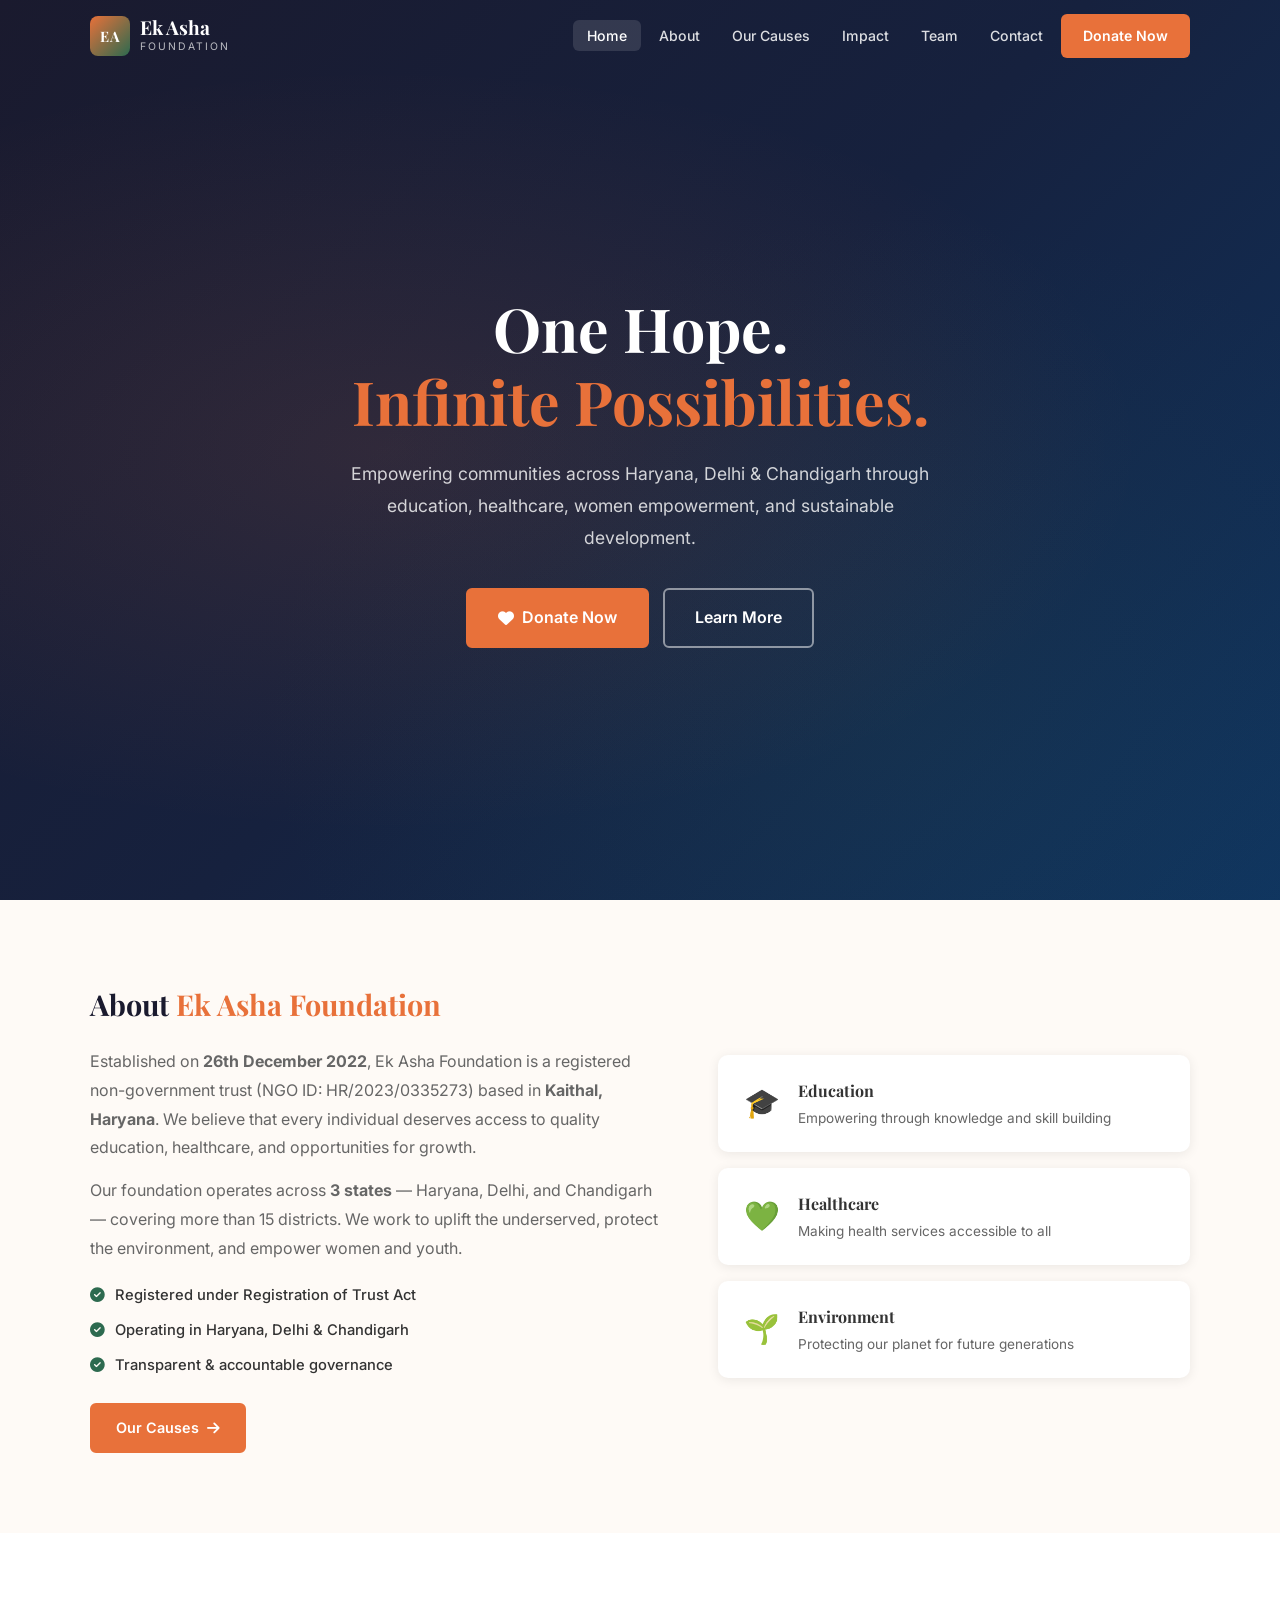
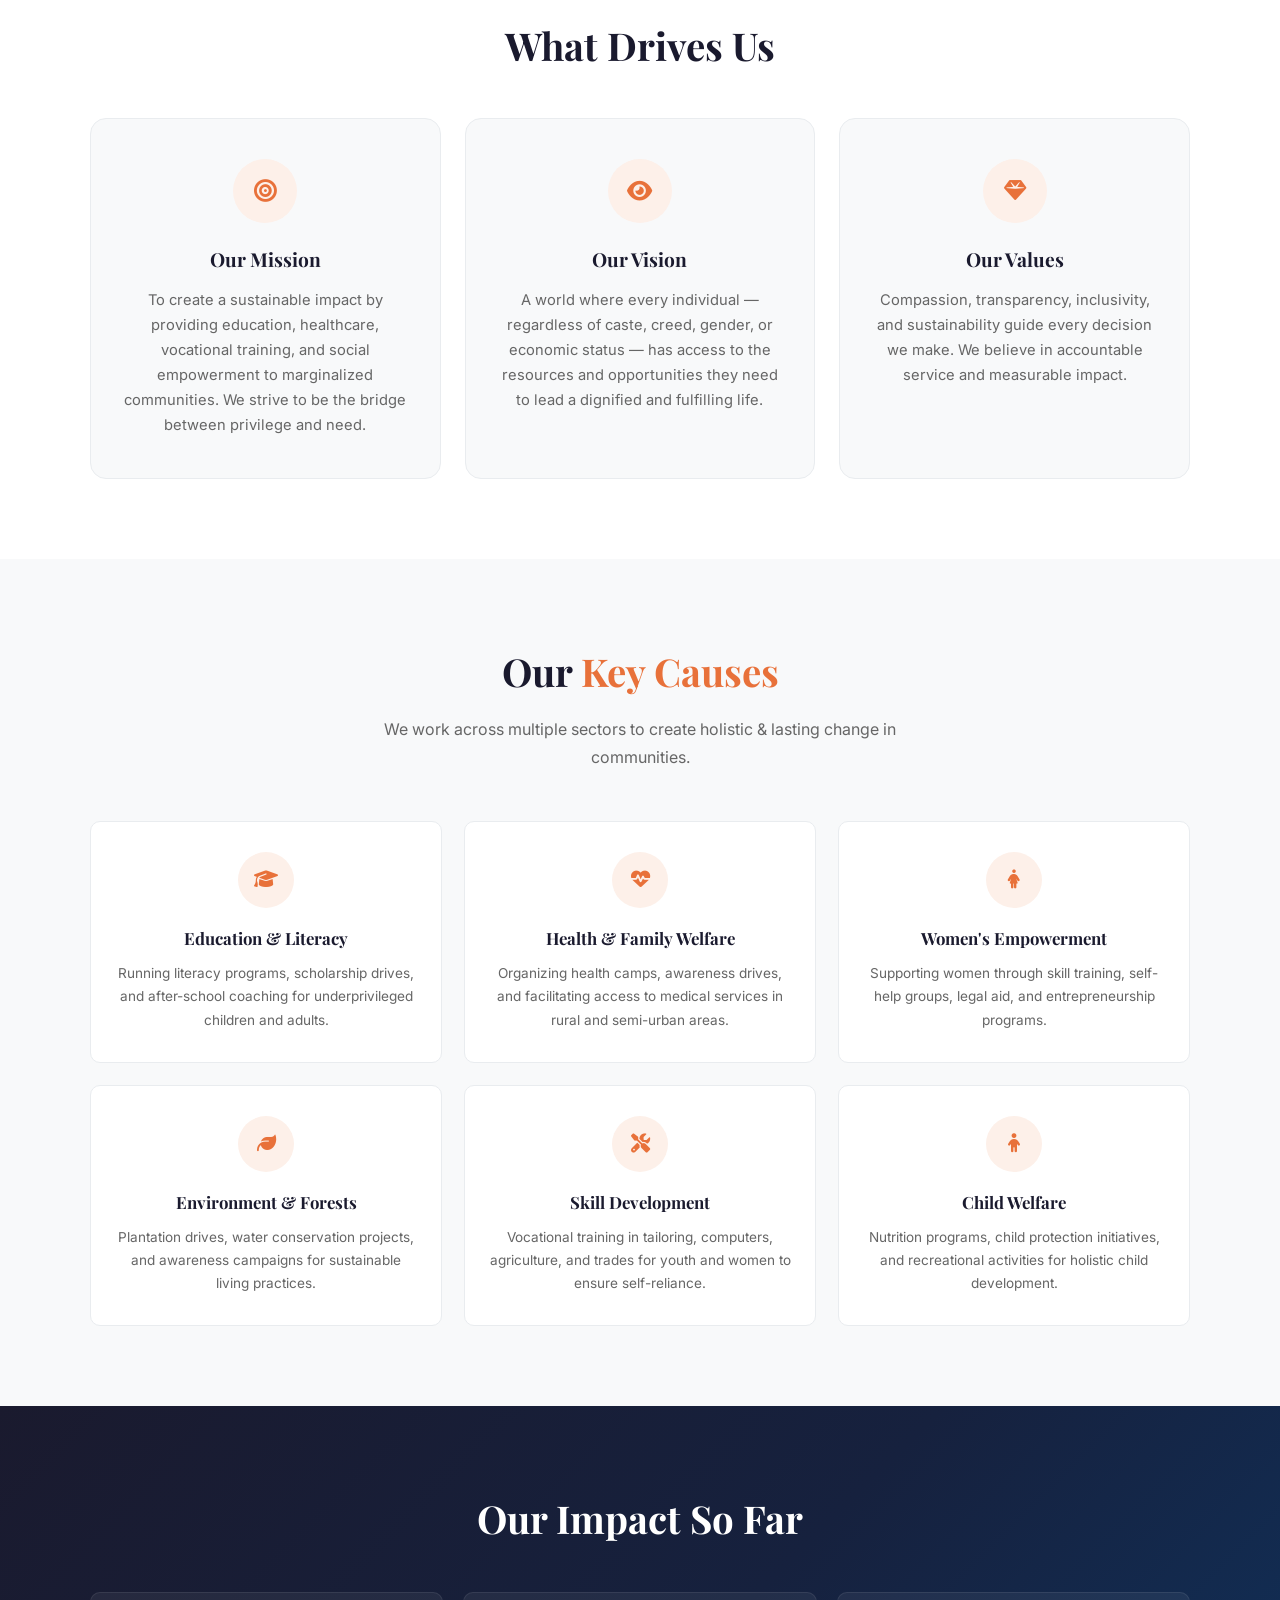
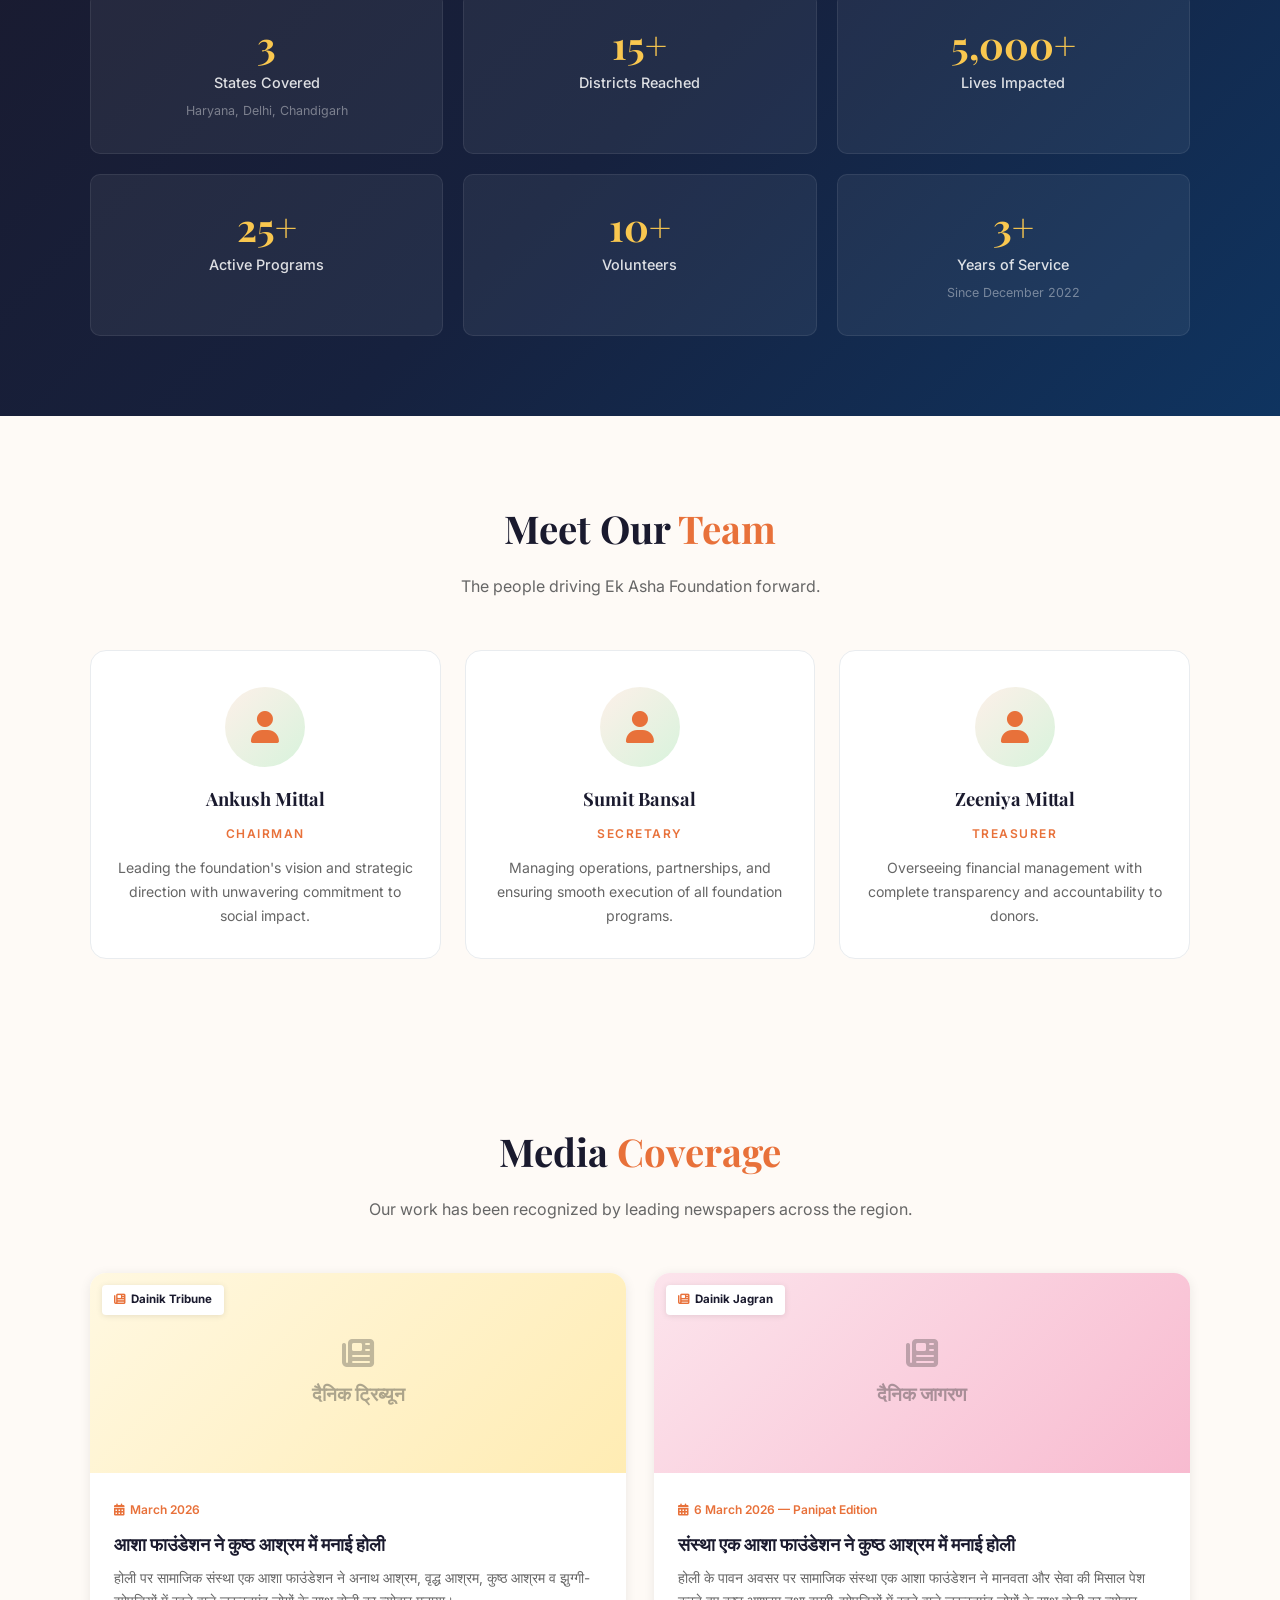
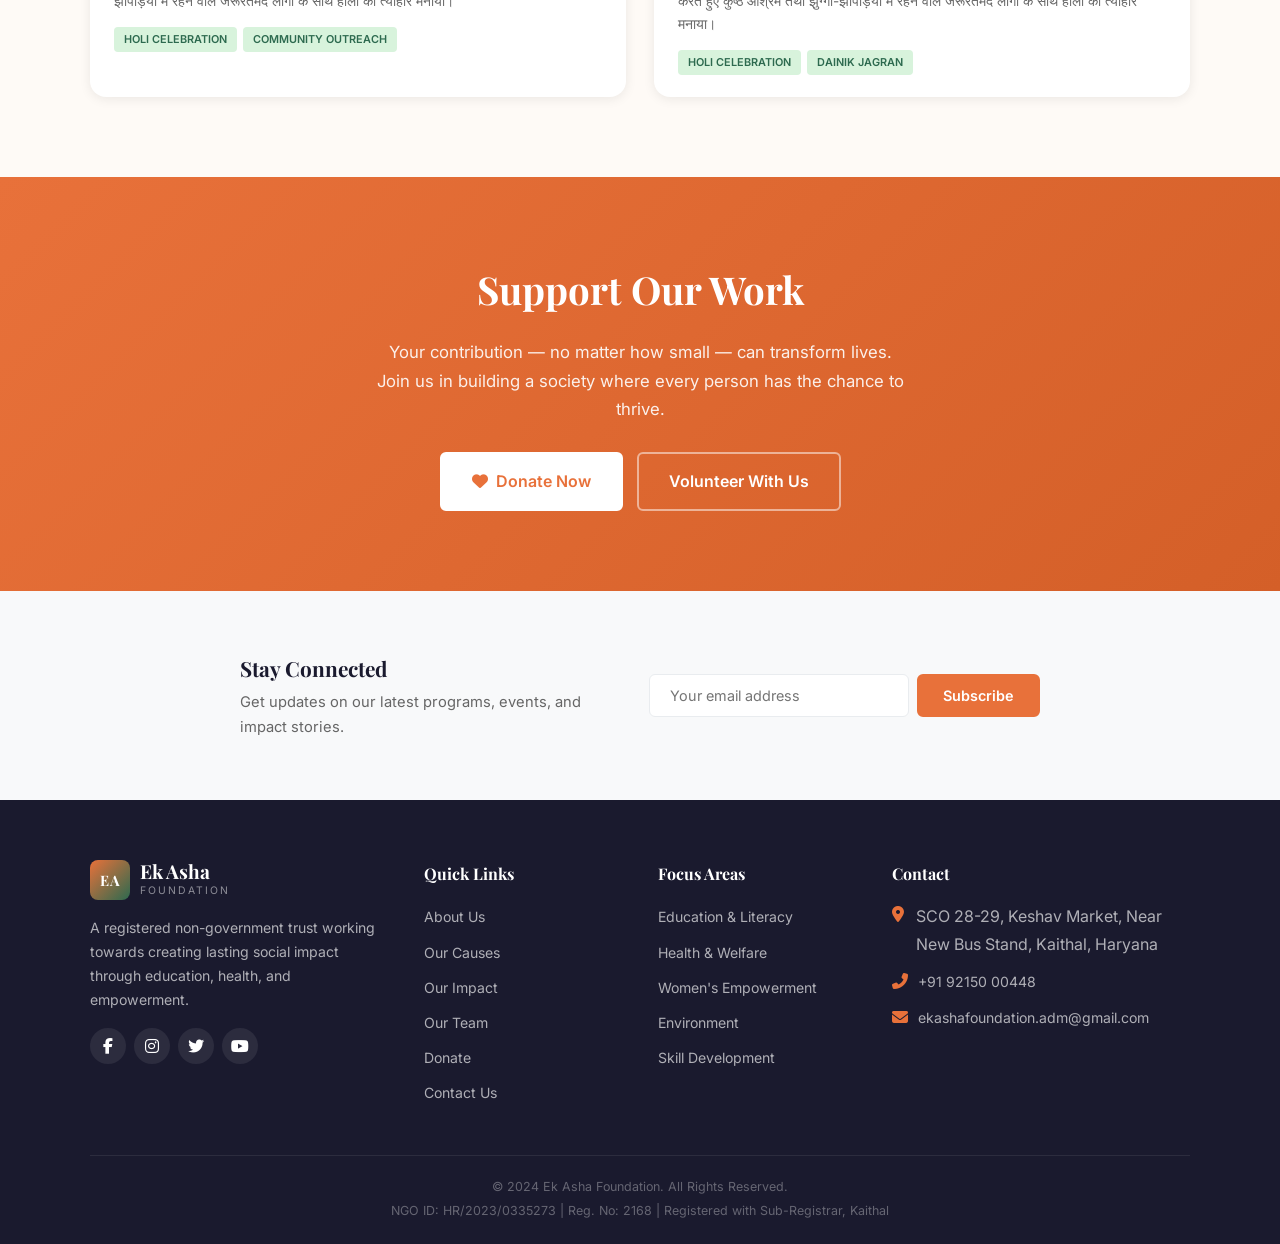
==== commit e87ab70c: "Update volunteer count" ====
--- a/index.html
+++ b/index.html
@@ -213,7 +213,7 @@
                     <div class="impact-label">Active Programs</div>
                 </div>
                 <div class="impact-card">
-                    <div class="impact-number">100+</div>
+                    <div class="impact-number">10+</div>
                     <div class="impact-label">Volunteers</div>
                 </div>
                 <div class="impact-card">
@@ -418,4 +418,4 @@
 
     <script src="js/main.js"></script>
 </body>
-</html>+</html>
